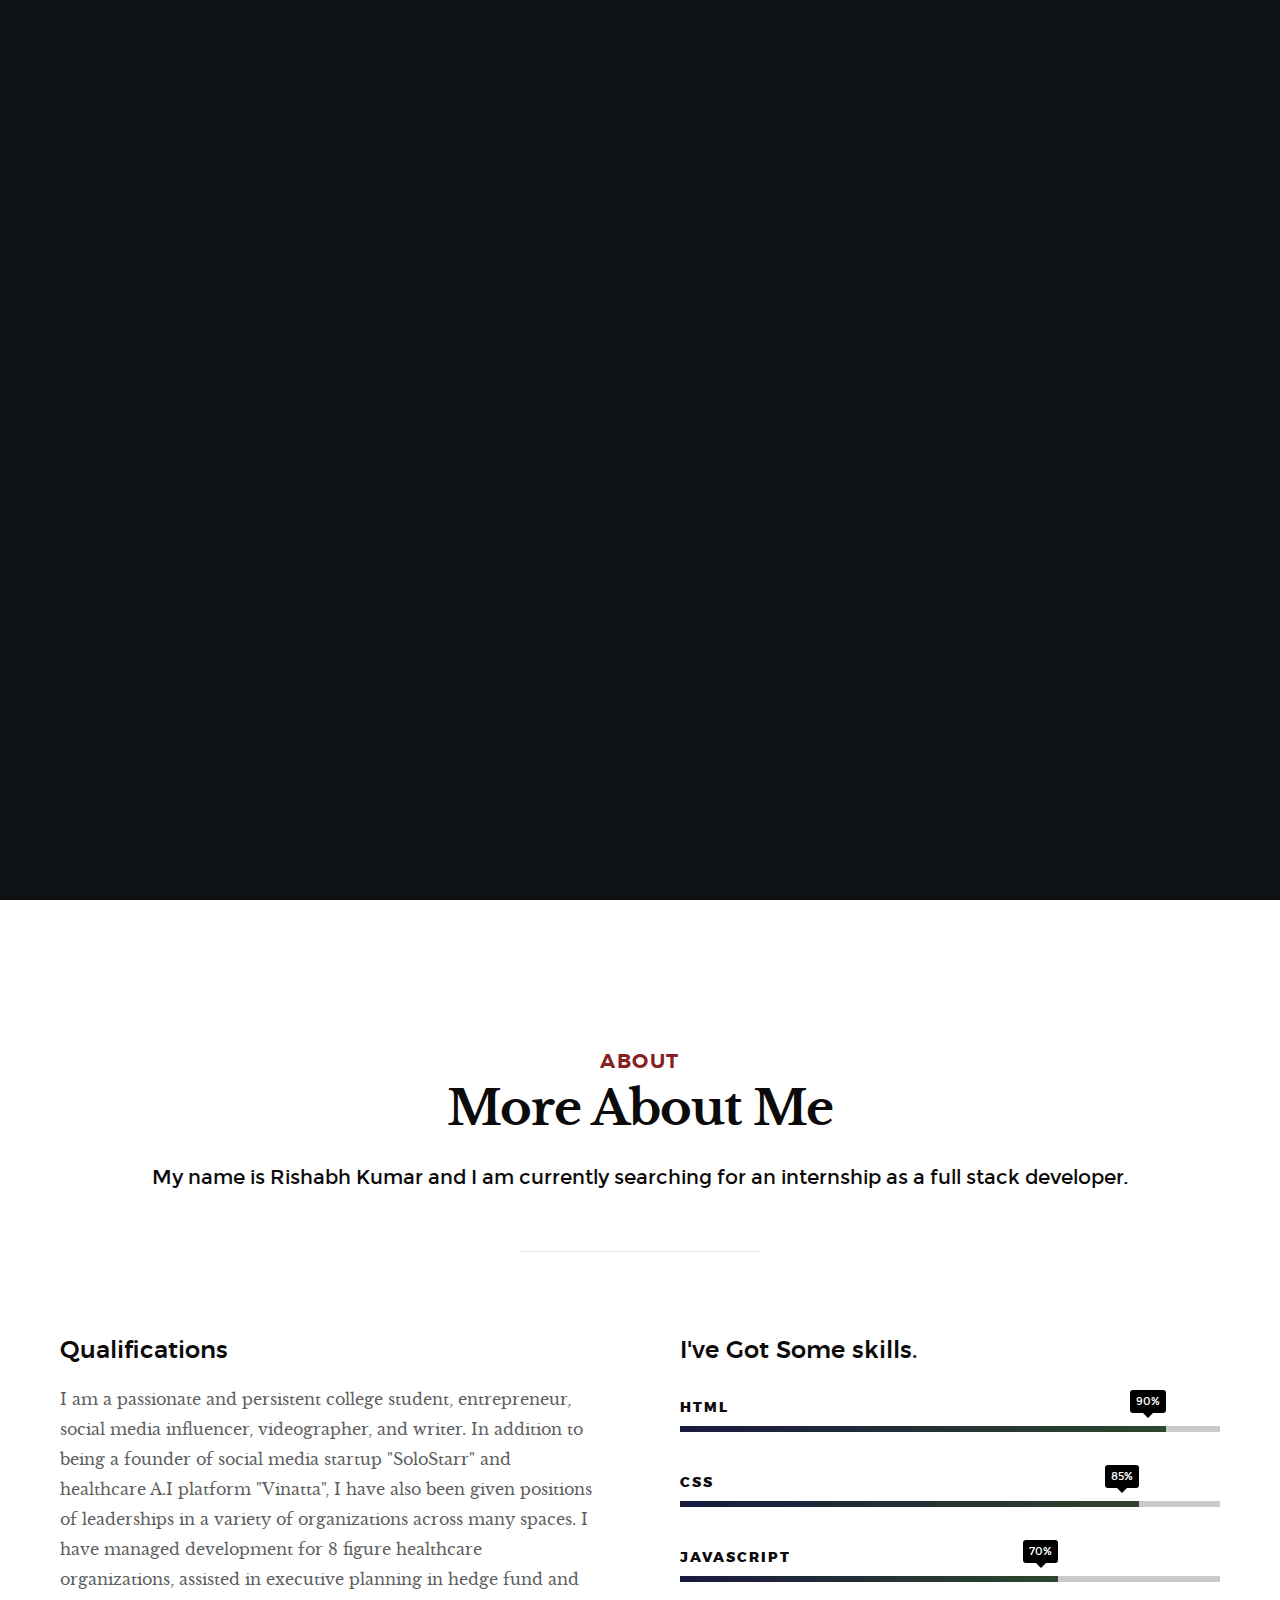
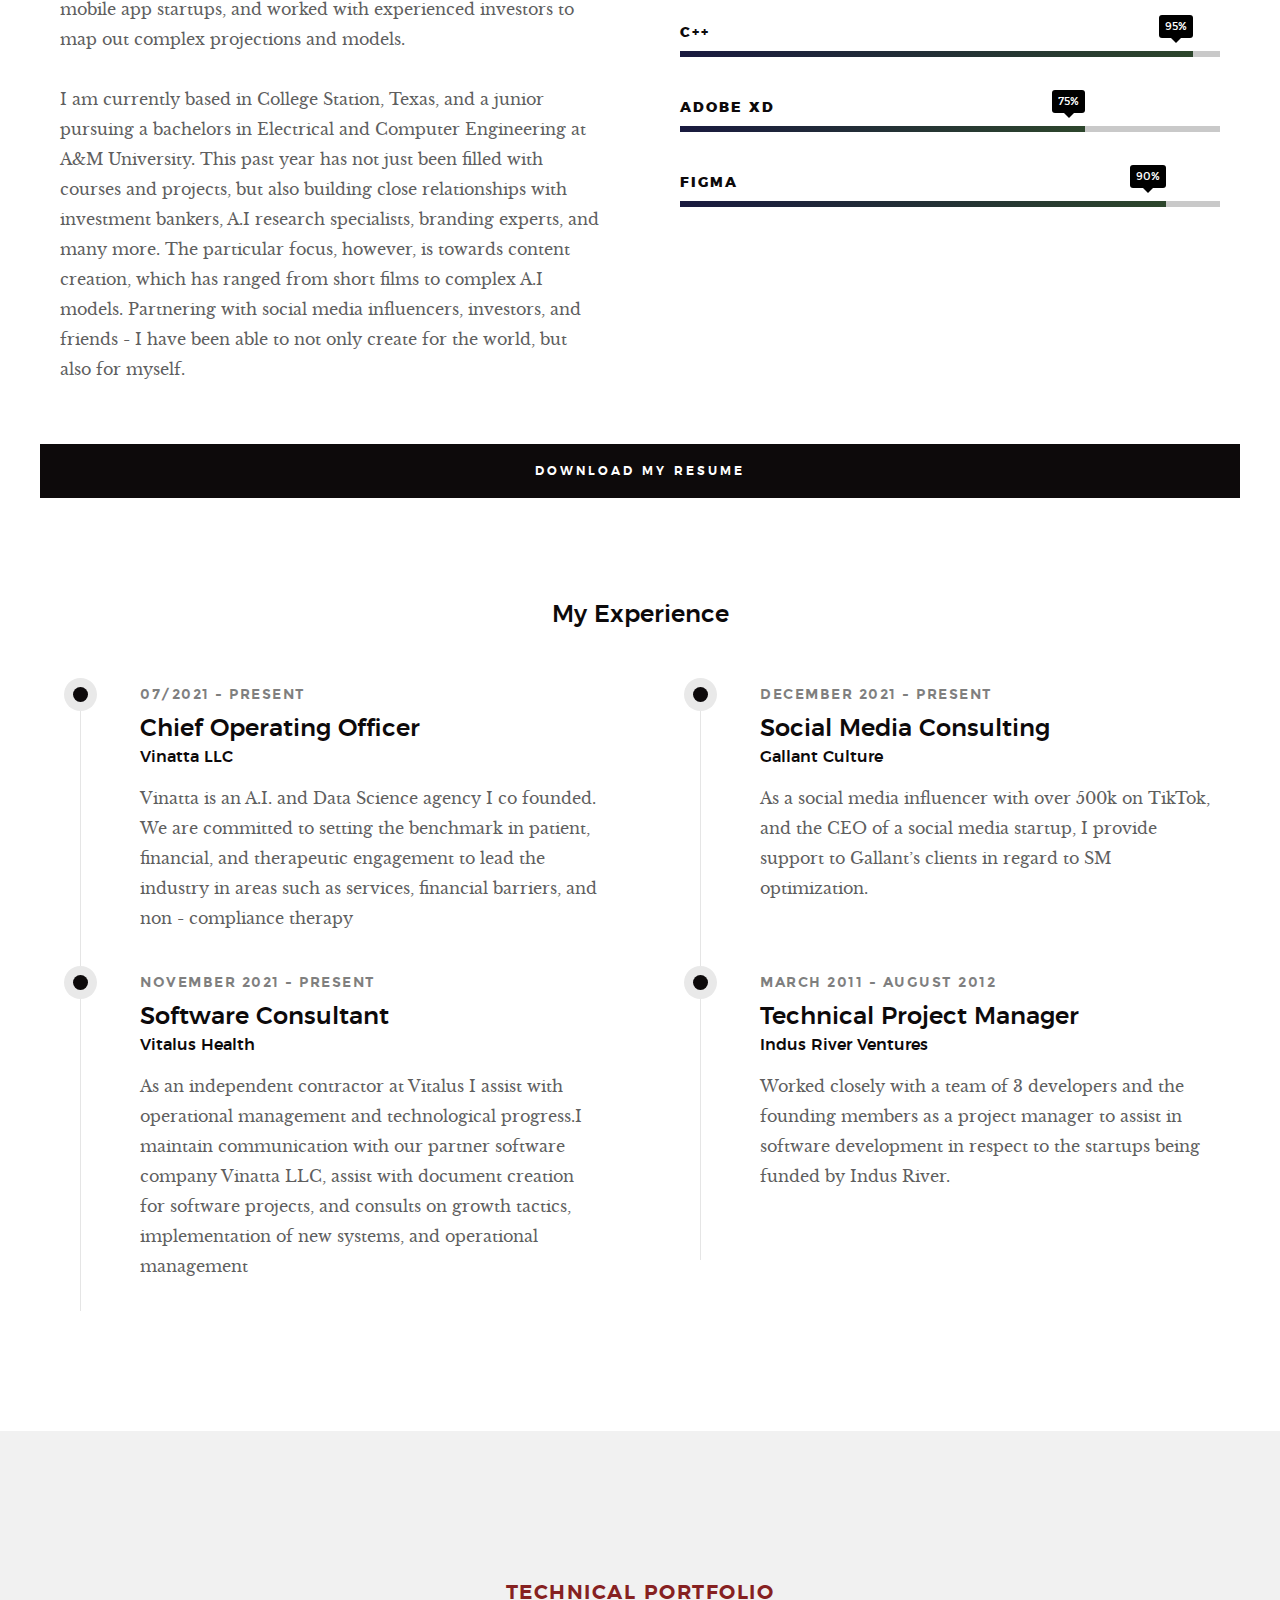
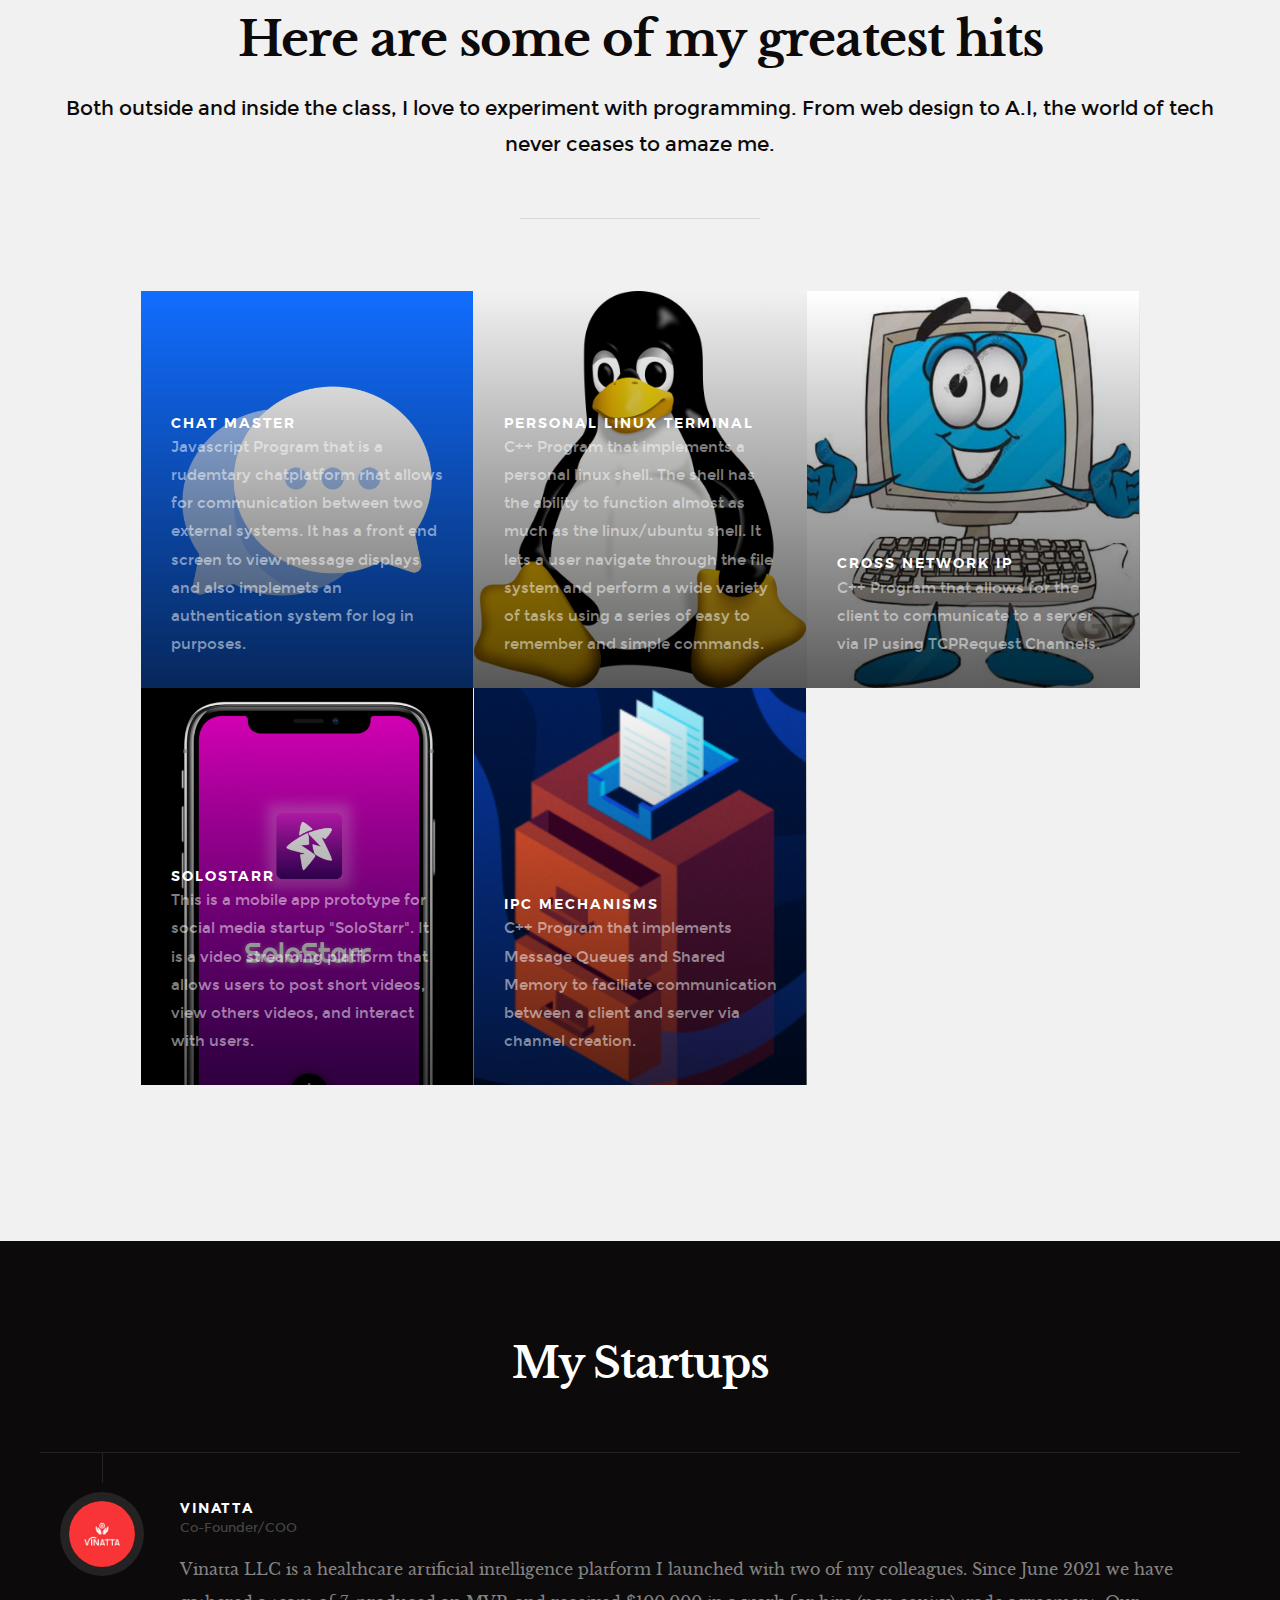
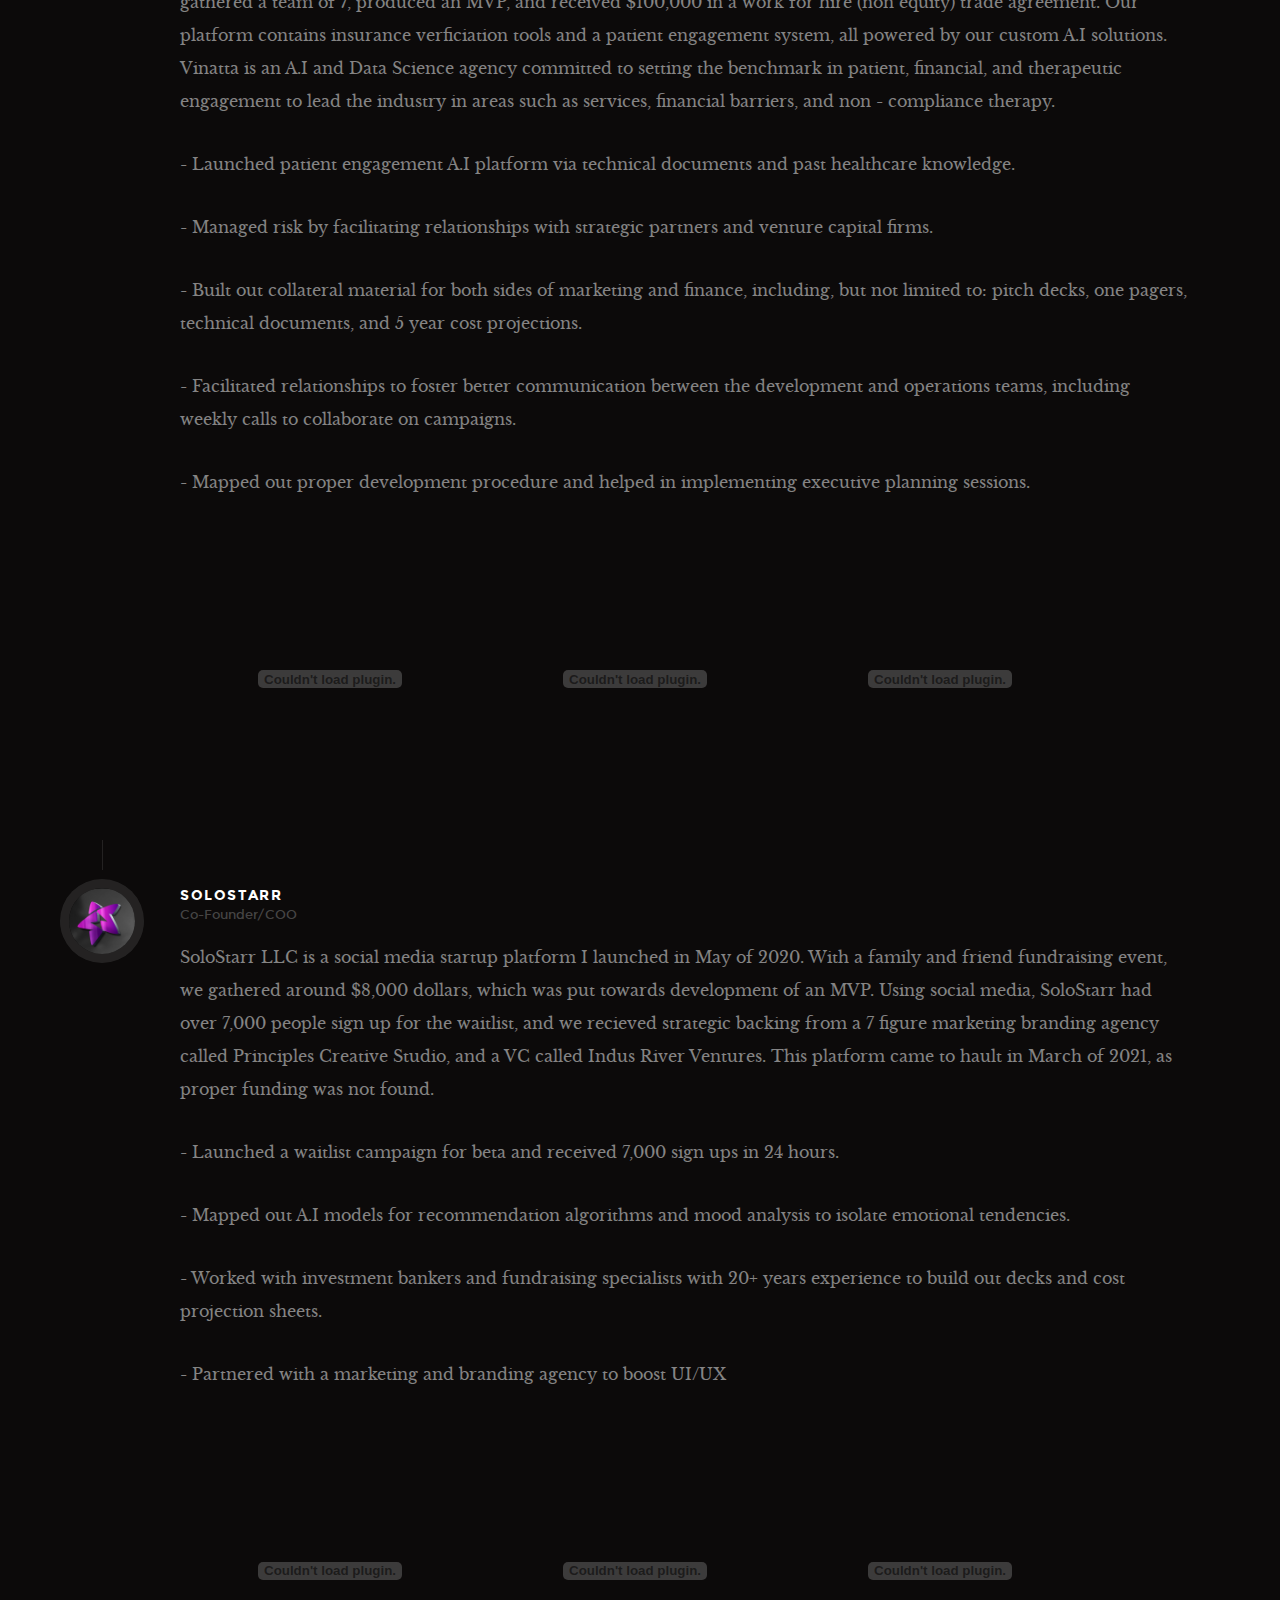
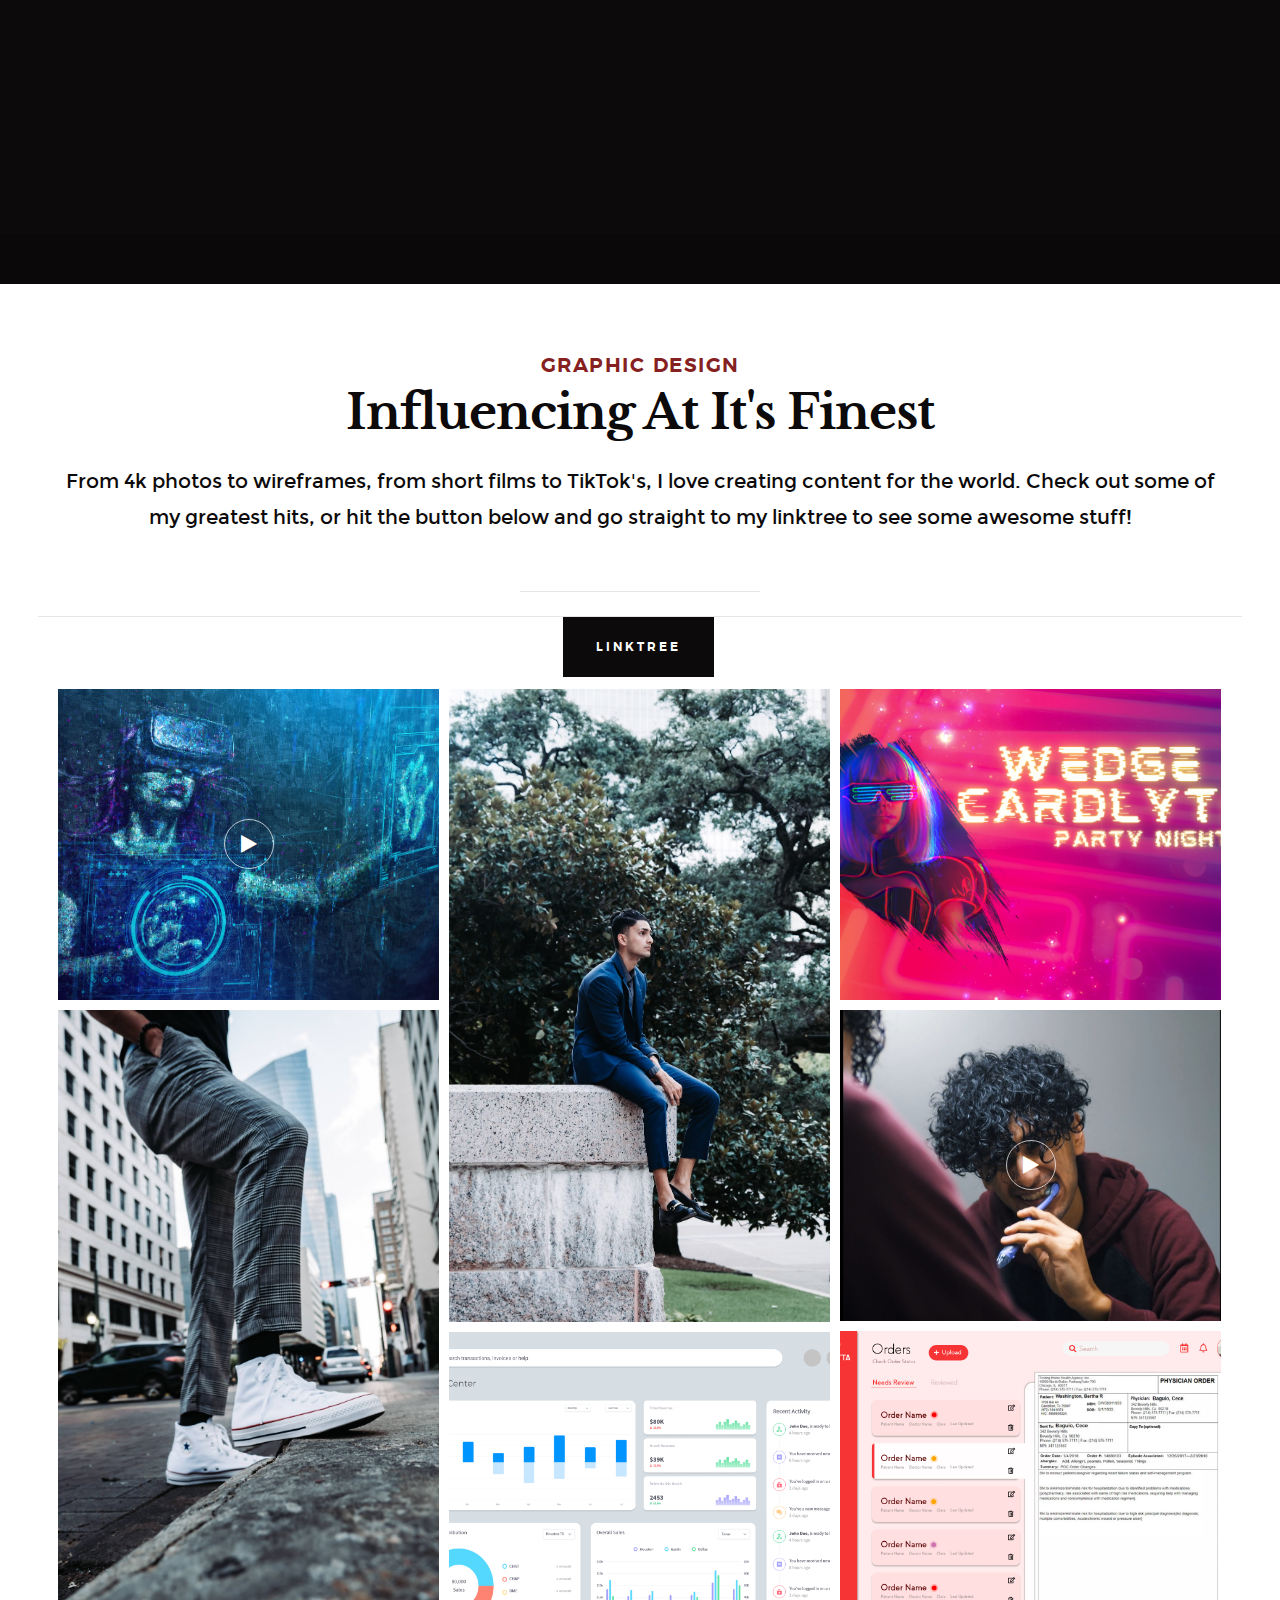
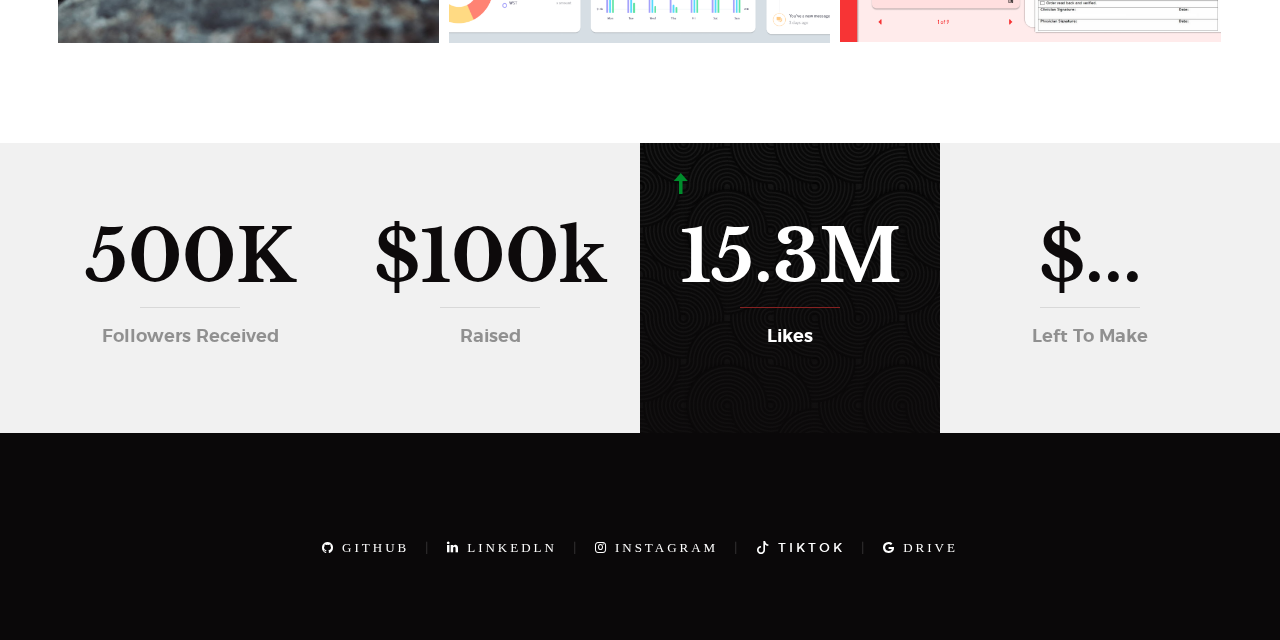
==== index.html @ 94f84e60 "This is the first commit of my resume website" ====
<!DOCTYPE html>
<html class="no-js" lang="en">
<!--<![endif]-->

<head>

    <!--- basic page needs
    ================================================== -->
    <meta charset="utf-8">
    <title>Rishabh Kumar</title>
    <meta name="description" content="">
    <meta name="author" content="">

    <!-- mobile specific metas
    ================================================== -->
    <meta name="viewport" content="width=device-width, initial-scale=1">

    <!-- CSS
    ================================================== -->
    <link rel="stylesheet" href="css/base.css">
    <link rel="stylesheet" href="css/vendor.css">
    <link rel="stylesheet" href="css/main.css">
    <link rel="stylesheet" href="https://cdnjs.cloudflare.com/ajax/libs/font-awesome/4.7.0/css/font-awesome.min.css">
    <link rel="stylesheet" href="https://cdn.jsdelivr.net/npm/bootstrap-icons@1.7.2/font/bootstrap-icons.css">
    
    <!-- script
    ================================================== -->
    <script src="js/modernizr.js"></script>
    <script src="js/pace.min.js"></script>

    <!-- favicons
    ================================================== -->
    <link rel="shortcut icon" href="favico (1).png">
    <link rel="icon" href="favico (1).png">

</head>

<body id="top">

    <!-- header
    ================================================== -->
    <header class="s-header">
        <nav class="header-nav-wrap">
            <ul class="header-nav">
                <li class="current"><a class="smoothscroll"  href="#home" title="home">Home</a></li>
                <li><a class="smoothscroll"  href="#about" title="about">About</a></li>
                <li><a class="smoothscroll"  href="#works" title="works">Works</a></li>
                <li><a class="smoothscroll"  href="#startups" title="startups">Start Ups</a></li>
                <li><a class="smoothscroll"  href="#blog" title="blog">Design</a></li>
            </ul>
        </nav>

        <a class="header-menu-toggle" href="#0"><span>Menu</span></a>

    </header> <!-- end s-header -->


   <!-- home
   ================================================== -->
   <section id="home" class="s-home page-hero target-section" data-parallax="scroll" data-image-src="images/SOLO-24-Original.jpg" data-natural-width=3000 data-natural-height=2000 data-position-y=center>

        <div class="overlay"></div>
        <div class="shadow-overlay"></div>

        <div class="home-content">

            <div class="row home-content__main">

                <h3>Hello There</h3>

                <h1>
                    My name is Richie Kumar. </h1>
                <h1>
                    I am an Programmer, Influencer, and Entrepreneur<br>
                    
                </h1>

                <div class="home-content__buttons">
                    <a href="#works" class="smoothscroll btn btn--stroke">
                        Latest Projects
                    </a>
                    <a href="#about" class="smoothscroll btn btn--stroke">
                        More About Me
                    </a>
                </div>

                <div class="home-content__scroll">
                    <a href="#about" class="scroll-link smoothscroll">
                        <span>Scroll Down</span>
                    </a>
                </div>

            </div>

        </div> <!-- end home-content -->

        <ul class="home-social">
            <li><a href="https://github.com/SoloBoyy" class = "fa fa-github" aria-hidden="true"></i><span>Github</span></a>
            </li>
                       
            </a></li>
            <li><a href="https://www.linkedin.com/in/rishabh-kumar-653ab414b/"
                class="fa fa-linkedin" aria-hidden="true"></i><span>Linkedln</span></a>
            </li>
               
            </a></li>
            <li><a href="https://www.instagram.com/richie_kumar/"
                class = "fa fa-instagram" aria-hidden="true"></i><span>Instagram</span></a>
            </li>
               
            </a></li>
            <li><a href="https://www.tiktok.com/@solo.boyy"
                class ="bi bi-tiktok" aria-hidden="true"></i><span>TikTok</span></a>
            </li>
                
            </a></li>
            <li><a href="https://drive.google.com/drive/folders/1GqNBdp0ETgYC3lXJeWvv4g_Drmcp14Bt?usp=sharing"
                class = "fa fa-google" aria-hidden="true"></i><span>Drive</span></a>
            </li>
        </ul> 
        <!-- end home-social -->

    </section> <!-- end s-home -->


    <!-- about
    ================================================== -->
    <section id="about" class="s-about target-section">
        
        <div class="row narrow section-intro has-bottom-sep">
            <div class="col-full text-center">
                <h3>About</h3>
                <h1>More About Me</h1>
                <p class="lead">My name is Rishabh Kumar and I am currently searching 
                    for an internship as a full stack developer.</p>
            </div>
        </div>

        <div class="row about-content">

            <div class="col-six tab-full left">
                <h3>Qualifications</h3>

                <p>I am a passionate and persistent college student, entrepreneur, social media influencer, videographer, and writer. In addition to being a founder of social media startup "SoloStarr" and healthcare A.I platform "Vinatta", I have also been given positions of leaderships in a variety of organizations across many spaces. I have managed development for 8 figure healthcare organizations, assisted in executive planning in hedge fund and mobile app startups, and worked with experienced investors to map out complex projections and models. 
                </p>

                <p>
                    I am currently based in College Station, Texas, and a junior pursuing a bachelors in Electrical and Computer Engineering at A&M University. This past year has not just been filled with courses and projects, but also building close relationships with investment bankers, A.I research specialists, branding experts, and many more. The particular focus, however, is towards content creation, which has ranged from short films to complex A.I models. Partnering with social media influencers, investors, and friends - I have been able to not only create for the world, but also for myself.	
                </p>
            </div>

            <div class="col-six tab-full right">
                <h3>I've Got Some skills.</h3>

                <ul class="skill-bars">
                    <li>
                    <div class="progress percent90"><span>90%</span></div>
                    <strong>HTML</strong>
                    </li>
                    <li>
                    <div class="progress percent85"><span>85%</span></div>
                    <strong>CSS</strong>
                    </li>
                    <li>
                    <div class="progress percent70"><span>70%</span></div>
                    <strong>Javascript</strong>
                    </li>
                    <li>
                    <div class="progress percent95"><span>95%</span></div>
                    <strong>C++</strong>
                    </li>
                    <li>
                    <div class="progress percent75"><span>75%</span></div>
                    <strong>ADOBE XD</strong>
                    </li>   
                    <li>
                    <div class="progress percent90"><span>90%</span></div>
                    <strong>FIGMA</strong>
                    </li>   
                </ul>
            </div>

        </div> <!-- end about-content -->

        <div class="row about-content about-content--buttons">

            <a href="https://documentcloud.adobe.com/link/review?uri=urn:aaid:scds:US:6ac68820-8bcd-3fd3-8c4a-9e2ffb68e407" class="btn btn--primary full-width">Download My Resume</a>

        </div> <!-- end about-content buttons -->

        <div class="row about-content about-content--timeline">

            <div class="col-full text-center">
                <h3>My Experience</h3>
            </div>

            <div class="col-six tab-full left">
                <div class="timeline">

                    <div class="timeline__block">
                        <div class="timeline__bullet"></div>
                        <div class="timeline__header">
                            <p class="timeline__timeframe">07/2021 - Present</p>
                            <h3>Chief Operating Officer</h3>
                            <h5>Vinatta LLC</h5>
                        </div>
                        <div class="timeline__desc">
                            <p>Vinatta is an A.I. and Data Science agency I co founded. We are committed to setting the benchmark
                                in patient, financial, and therapeutic engagement to lead the industry in areas
                                such as services, financial barriers, and non - compliance therapy </div>
                    </div> <!-- end timeline__block -->

                    <div class="timeline__block">
                        <div class="timeline__bullet"></div>
                        <div class="timeline__header">
                            <p class="timeline__timeframe">November 2021 - Present</p>
                            <h3>Software Consultant</h3>
                            <h5>Vitalus Health</h5>
                        </div>
                        <div class="timeline__desc">	
                            <p>As an independent contractor at Vitalus I assist with
                                operational management and technological
                                progress.I maintain communication with our partner software company 
                                Vinatta LLC, assist with document creation for software projects, 
                                and consults on growth tactics, implementation of new systems, 
                                and operational management</div>
                    </div> <!-- end timeline__block -->

                </div> <!-- end timeline -->
            </div> <!-- end left -->

            <div class="col-six tab-full right">
                <div class="timeline">

                    <div class="timeline__block">
                        <div class="timeline__bullet"></div>
                        <div class="timeline__header">
                            <p class="timeline__timeframe">December 2021 - Present</p>
                            <h3>Social Media Consulting</h3>
                            <h5>Gallant Culture</h5>
                        </div>
                        <div class="timeline__desc">
                            <p>As a social media influencer with over 500k on
                                TikTok, and the CEO of a social media startup, I
                                provide support to Gallant’s clients in regard to SM
                                optimization.</div>
                    </div> <!-- end timeline__block -->

                    <div class="timeline__block">
                        <div class="timeline__bullet"></div>
                        <div class="timeline__header">
                            <p class="timeline__timeframe">March 2011 - August 2012</p>
                            <h3>Technical Project Manager</h3>
                            <h5>Indus River Ventures</h5>
                        </div>
                        <div class="timeline__desc">
                            <p>Worked closely with a team of 3 developers and the founding members as a
                                project manager to assist in software development in respect to the startups
                                being funded by Indus River.</p>
                        </div>
                    </div> <!-- end timeline__block -->

                </div> <!-- end timeline -->
            </div> <!-- end right -->

        </div> <!-- end about-content timeline -->

    </section> <!-- end about -->
    
    <section id="works" class="s-works target-section">

        <div class="row narrow section-intro has-bottom-sep">
            <div class="col-full">
                <h3>Technical Portfolio</h3>
                <h1>Here are some of my greatest hits</h1>

                <p class="lead"> Both outside and inside the class, I love to experiment with programming. From web design to A.I, the world of tech never ceases to amaze me. </div>
        </div>

        <div class="row masonry-wrap">
            <div class="masonry">

                <div class="masonry__brick">
                    <div class="item-folio">

                        <div class="item-folio__thumb">
                            <img src="images/portfolio/gallery/Chat.png" 
                            srcset="images/portfolio/gallery/Chat.png 1x, images/portfolio/gallery/Chat.png 2x" alt="">
                            <span class="shadow-overlay"></span>
                            </a>
                        </div>

                        <div class="item-folio__text">
                            <h3 class="item-folio__title">
                                Chat Master
                            </h3>
                            <p class="item-folio__cat">
                                Javascript Program that is a rudemtary chatplatform rhat allows for communication between two external systems. It has a front end screen to view message displays and also implemets an authentication system for log in purposes.
                            </p>
                        </div>

                        <a href="https://github.com/SoloBoyy/Chat-Master" class="item-folio__project-link" title="Project link">
                            <i class="im im-link"></i>
                        </a>

                    </div> <!-- end item-folio -->
                </div> <!-- end masonry__brick -->

                <div class="masonry__brick">
                    <div class="item-folio">

                        <div class="item-folio__thumb">
                       <img src="images/portfolio/gallery/Linux.png" 
                                     srcset="images/portfolio/gallery/Linux.png 1x, images/portfolio/gallery/Linux.png 2x" alt="">
                                <span class="shadow-overlay"></span>
                            </a>
                        </div>

                        <div class="item-folio__text">
                            <h3 class="item-folio__title">
                                Personal Linux Terminal
                            </h3>
                            <p class="item-folio__cat">
                                C++ Program that implements a personal linux shell. The shell has the ability to function almost as much as the linux/ubuntu shell. It lets a user navigate through the file system and perform a wide variety of tasks using a series of easy to remember and simple commands.
                            </p>
                        </div>

                        <a href="https://github.com/SoloBoyy/Personal-Linux-Shell" class="item-folio__project-link" title="Project link">
                            <i class="im im-link"></i>
                        </a>

                    </div> <!-- end item-folio -->
                </div> <!-- end masonry__brick -->

                <div class="masonry__brick">
                    <div class="item-folio">

                        <div class="item-folio__thumb">
                            <img src="images/portfolio/gallery/network2.png" 
                                     srcset="images/portfolio/gallery/network2.png 1x, images/portfolio/gallery/network2.png" alt="">
                                <span class="shadow-overlay"></span>
                            </a>
                        </div>

                        <div class="item-folio__text">
                            <h3 class="item-folio__title">
                                Cross Network IP
                            </h3>
                            <p class="item-folio__cat">
                                C++ Program that allows for the client to communicate to a server via IP using TCPRequest Channels. 
                            </p>
                        </div>

                        <a href="https://github.com/SoloBoyy/Cross-Network-Communication" class="item-folio__project-link" title="Project link">
                            <i class="im im-link"></i>
                        </a>

                    </div> <!-- end item-folio -->
                </div> <!-- end masonry__brick -->

                <div class="masonry__brick">
                    <div class="item-folio">

                        <div class="item-folio__thumb">
                           <img src="images/portfolio/Solo.png"
                                     srcset="images/portfolio/Solo.png 1x, images/portfolio/Solo.png 2x" alt="">
                                <span class="shadow-overlay"></span>
                            </a>
                        </div>

                        <div class="item-folio__text">
                            <h3 class="item-folio__title">
                                SoloStarr
                            </h3>
                            <p class="item-folio__cat">
                                This is a mobile app prototype for social media startup "SoloStarr". It is a video streaming platform that allows users to post short videos, view others videos, and interact with users.
                            </p>
                        </div>

                        <a href="https://github.com/SoloBoyy/SoloStarr-Protype" class="item-folio__project-link" title="Project link">
                            <i class="im im-link"></i>
                        </a>

                    </div> <!-- end item-folio -->
                </div> <!-- end masonry__brick -->

                <div class="masonry__brick">
                    <div class="item-folio">

                        <div class="item-folio__thumb">
                           <img src="images/portfolio/ipc.png"
                                     srcset="images/portfolio/ipc.png 1x, images/portfolio/ipc.png 2x" alt="">
                                <span class="shadow-overlay"></span>
                            </a>
                        </div>

                        <div class="item-folio__text">
                            <h3 class="item-folio__title">
                                IPC Mechanisms
                            </h3>
                            <p class="item-folio__cat">
                                C++ Program that implements Message Queues and Shared Memory to faciliate communication between a client and server via channel creation.
                            </p>
                        </div>

                        <a href="https://github.com/SoloBoyy/IPC-Mechanisms" class="item-folio__project-link" title="Project link">
                            <i class="im im-link"></i>
                        </a>

                    </div> <!-- end item-folio -->
                </div> <!-- end masonry__brick -->

            </div>
        </div> <!-- end masonry -->

    </section> <!-- end works -->



    <!-- testimonials
    ================================================== -->
    <section id = "startups">
    <div class="s-testimonials">

        <div class="overlay"></div>

        <div class="row testimonials-header">
            <div class="col-full">
                <h1 class="h02">My Startups</h1>
            </div>
        </div>

        <div class="row testimonials">

            <div class="col-full testimonials__slider">

                <div class="testimonials__slide">
                    <img src="images/avatars/vinatta.png" alt="Author image" class="testimonials__avatar">
                    <div class="testimonials__author h06">
                        Vinatta
                        <span>Co-Founder/COO</span>
                    </div>
                   
                    <p> Vinatta LLC is a healthcare artificial intelligence platform I launched with two of my 
                        colleagues. Since June 2021 we have gathered a team of 7, produced an MVP, and received
                        $100,000 in a work for hire (non equity) trade agreement. Our platform contains insurance
                        verficiation tools and a patient engagement system, all powered by our custom A.I solutions.

                        Vinatta is an A.I and Data Science agency committed to setting the benchmark in patient, financial, and therapeutic engagement 
                        to lead the industry in areas such as services, financial barriers, and non - compliance therapy. 
                    </p>
                        
                    <p>
                        - Launched patient engagement A.I platform via technical documents and past healthcare knowledge.
                    
                    </p>

                    <p>
                        - Managed risk by facilitating relationships with strategic partners and venture capital firms.
                       
                    </p>

                    <p>
                        - Built out collateral material for both sides of marketing and finance, including, but not limited to: pitch decks, one pagers, technical documents, and 5 year cost projections.
                        
                    </p>
                    
                    <p>
                        - Facilitated relationships to foster better communication between the development and operations teams, including weekly calls to collaborate on campaigns.
                        
                    </p>
                    <p>

                        - Mapped out proper development procedure and helped in implementing executive planning sessions.
                    </p>
                    
                    <embed src="pdf/Vinatta_Pitch_Deck_v2 (1).pdf" width="300px" height="300px" />
                    <embed src="pdf/Vinatta Executive Summary (2).pdf" width="300px" height="300px" />
                    <embed src="pdf/Vinatta Development Document.pdf" width="300px" height="300px" />
                </div>

                <div class="testimonials__slide">
                    <img src="images/avatars/starr.png" alt="Author image" class="testimonials__avatar">
                    <div class="testimonials__author h06">
                        SoloStarr
                        <span>Co-Founder/COO</span>
                    </div>
                    <p>SoloStarr LLC is a social media startup platform I launched in May of 2020. With a family and friend
                        fundraising event, we gathered around $8,000 dollars, which was put towards development of an MVP. 
                        Using social media, SoloStarr had over 7,000 people sign up for the waitlist, and we recieved strategic
                        backing from a 7 figure marketing branding agency called Principles Creative Studio, and a VC called Indus
                        River Ventures. This platform came to hault in March of 2021, as proper funding was not found.
                    </p>

                    <p>
                        - Launched a waitlist campaign for beta and received 7,000 sign ups in 24 hours.
                   
                    </p>

                    <p>
                        - Mapped out A.I models for recommendation algorithms and mood analysis to isolate emotional tendencies.
                    
                    </p>

                    <p>
                        - Worked with investment bankers and fundraising specialists with 20+ years experience to build out decks and cost projection sheets.
                   
                    </p>
                    
                    <p>
                        - Partnered with a marketing and branding agency to boost UI/UX
                     
                    </p>

                                    
                    <embed src="pdf/SoloStarr Finance Deck (1).pdf" width="300px" height="300px" />
                    <embed src="pdf/SoloStarr Business Model (1).pdf" width="300px" height="300px" />
                    <embed src="pdf/SoloStarr Financial Model (2) (1)-converted.pdf" width="300px" height="300px" />
                </div>
                
            </div> <!-- end testimonials__slider -->

        </div> <!-- end testimonials -->

    </div> <!-- end s-testimonials -->
</section>

    <!-- blog
    ================================================== -->
    
 

    <!-- s-cta
    ================================================== -->
    <section id = "blog">
    <section class="s-cta">
        <div class="row narrow section-intro has-bottom-sep">
            <div class="col-full">
                <h3>Graphic Design</h3>
                <h1>Influencing At It's Finest</h1>

                <p class="lead">  From 4k photos to wireframes, from short films to TikTok's, I love creating content
                    for the world. Check out some of my greatest hits, or hit the button below and go straight
                    to my linktree to see some awesome stuff!
                  </div>
        </div>

        <div class="row narrow cta">

            <div class="col-full cta__content">

                <div class="cta__action">
                    <a class="btn btn--primary btn--large" href="https://linktr.ee/Solo.boyy">Linktree</a>
                </div>
                <div class="work__gallery">
                    <div class="grid-sizer"></div>
                    <div class="work__item wide__item set-bg" data-setbg="images/work/work-1.jpg">
                        <a href="https://www.youtube.com/watch?v=LXb3EKWsInQ" class="play-btn video-popup"><i
                                class="fa fa-play"></i></a>
                        <div class="work__item__hover">
                            <h4> <a href="https://www.youtube.com/watch?v=LXb3EKWsInQ">Repeat</a></h4>
                            <ul>
                                <li>Short Film</li>
                                
                            </ul>
                        </div>
                    </div>
                    <div class="work__item large__item set-bg" data-setbg="images/work/work-2.jpg" href="https://flic.kr/p/2n3hVv5">
                        <a href="https://flic.kr/p/2n3hVv5" ><i
                               ></i></a>
                               <div class="work__item__hover">
                                <h4 href="https://flic.kr/p/2n3hVv5">Photoshoot </a></h4>
                                <ul>
                                    <li>Panasonic</li>
                                    <li>GH5</li>
                                </ul>
                            </div>
                    </div>
                    <div class="work__item wide__item set-bg" data-setbg="images/work/work-3.png">
                        <a href="https://drive.google.com/drive/folders/1tZVI6zoI1u8KZJIFYyKW1Cqjt1k5iQfE?usp=sharing" ><i
                                ></i></a>
                        <div class="work__item__hover">
                            <h4> <a href="https://drive.google.com/drive/folders/1tZVI6zoI1u8KZJIFYyKW1Cqjt1k5iQfE?usp=sharing" >Insta Ad Design</a></h4>
                            <ul>
                                <li>Wedge LLC</li>
                                <li>Contracted</li>
                            </ul>
                        </div>
                    </div>
                    <div class="work__item large__item set-bg" data-setbg="images/work/work-6.jpg">
                        <a href="https://flic.kr/p/2n3hVsj"><i
                                ></i></a>
                        <div class="work__item__hover">
                            <h4> <a href="https://flic.kr/p/2n3hVsj"> Photoshoot </a></h4>
                                <ul>
                                    <li>Panasonic</li>
                                    <li>GH5</li>
                                </ul>
                        </div>
                    </div>
                    <div class="work__item wide__item set-bg" data-setbg="images/work/work-5.jpg">
                        <a href="https://www.instagram.com/reel/CL2edzxB9uE/?utm_source=ig_web_copy_link" class="play-btn video-popup"><i
                                class="fa fa-play"></i></a>
                        <div class="work__item__hover">
                            <h4> <a href="https://www.instagram.com/reel/CL2edzxB9uE/?utm_source=ig_web_copy_link">Covid - Day In The Life </a></h4>
                                <ul>
                                    <li>Instagram</li>
                                    <li>Reels</li>
                                </ul>
                        </div>
                    </div>
                    <div class="work__item wide__item set-bg" data-setbg="images/work/work-4.png">
                        <a href="https://drive.google.com/drive/folders/1RI7_0X2epG43CO0YXeaBT9zmEwGGdf3O?usp=sharing" ><i
                                ></i></a>
                        <div class="work__item__hover">
                            <h4>  <a href="https://drive.google.com/drive/folders/1RI7_0X2epG43CO0YXeaBT9zmEwGGdf3O?usp=sharing" >Vinatta</a></h4>
                                <ul>
                                    <li>Wireframe</li>
                                    <li>Web app</li>
                                </ul>
                        </div>
                    </div>
                    <div class="work__item wide__item set-bg" data-setbg="images/work/work-7.png">
                        <a href="https://drive.google.com/drive/folders/12UaHUTGtiE9vguQ8ZMkOqweCFbScAtYC?usp=sharing" ><i
                                ></i></a>
                        <div class="work__item__hover">
                            <h4><a href="https://drive.google.com/drive/folders/12UaHUTGtiE9vguQ8ZMkOqweCFbScAtYC?usp=sharing" >Indus River</a></h4>
                            <ul>
                                <li>Wireframe</li>
                                <li>Web app</li>
                            </ul>
                        </div>
                    </div>
                </div>
            

            </div>

        </div> <!-- end cta -->
        
    </section>
</section>


    <!-- s-stats
    ================================================== -->
    <section id="stats" class="s-stats">
        <div class="row block-1-4 block-tab-1-2 block-mob-full stats">

            <div class="col-block stats__col ">
                <div class="stats__count">
                    500K
                </div>
                <h4>Followers Received</h4>
            </div>
            <div class="col-block stats__col">
                <div class="stats__count">
                    $100k
                </div>
                <h4>Raised</h4>
            </div>
            <div class="col-block stats__col stats__col--highlight">
                <div class="stats__upsign">
                    <a href="#"><i class="im im-arrow-up" aria-hidden="true"></i></a>
                </div>
                <div class="stats__count">
                    15.3M
                </div>
                <h4>Likes</h4>
            </div>
            <div class="col-block stats__col">
                <div class="stats__count">
                    $...
                </div>
                <h4>Left To Make</h4>
            </div>
        </div>
    </section> <!-- end s-stats -->

    <!-- footer
    ================================================== -->
    <footer>
        <div class="row">
            <div class="col-full">
                

                <ul class="footer-social">
                    <li><a href="https://github.com/SoloBoyy" class = "fa fa-github" aria-hidden="true"></i><span>Github</span></a>
                    </li>
                               
                    </a></li>
                    <li><a href="https://www.linkedin.com/in/rishabh-kumar-653ab414b/"
                        class="fa fa-linkedin" aria-hidden="true"></i><span>Linkedln</span></a>
                    </li>
                       
                    </a></li>
                    <li><a href="https://www.instagram.com/richie_kumar/"
                        class = "fa fa-instagram" aria-hidden="true"></i><span>Instagram</span></a>
                    </li>
                       
                    </a></li>
                    <li><a href="https://www.tiktok.com/@solo.boyy"
                        class ="bi bi-tiktok" aria-hidden="true"></i><span>TikTok</span></a>
                    </li>
                        
                    </a></li>
                    <li><a href="https://drive.google.com/drive/folders/1GqNBdp0ETgYC3lXJeWvv4g_Drmcp14Bt?usp=sharing"
                        class = "fa fa-google" aria-hidden="true"></i><span>Drive</span></a>
                    </li>
                </ul>
                    
            </div>
        </div>


            

        </div> <!-- end footer-bottom -->

    </footer> <!-- end footer -->



    <div id="preloader">
        <div id="loader"></div>
    </div>


    <!-- Java Script
    ================================================== -->
    <script src="js/jquery-3.2.1.min.js"></script>
    <script src="js/plugins.js"></script>
    <script src="js/main.js"></script>
    <script src="js/stuff.js"></script>

</body>

</html>
---- css/base.css ----
@import url('https://fonts.googleapis.com/css?family=Source+Code+Pro');

#parent {
    height: 40px;
    white-space: nowrap;
    overflow: hidden; 
    font-family: 'Source Code Pro', monospace;  
    font-size: 28px;
    color: rgba(255,255,255,.70);
    position: relative;
  }
  
  #border {
    border-bottom: solid 3px rgba(0,255,0,.75);
    position: absolute;
    right: -7px;
    width: 20px;
  }
  
/* Animation */
#parent {
  animation: animated-text 2s steps(30,end) 1s 1 normal both
}

#border {
   animation: animated-cursor 600ms steps(30,end) infinite;
}

/* text animation */

@keyframes animated-text{
  from{width: 0;}
  to{width: 480px;}
}

/* cursor animations */

@keyframes animated-cursor{
  from{border-bottom-color: rgba(0,255,0,.75);}
  to{border-bottom-color: transparent;}
}

html {
    font-family: sans-serif;
    line-height: 1.15;
    -ms-text-size-adjust: 100%;
    -webkit-text-size-adjust: 100%;
}

body {
    margin: 0;
}

article, aside, footer, header, nav, section {
    display: block;
}

h1 {
    font-size: 2em;
    margin: 0.67em 0;
}

figcaption, figure, main {
    display: block;
}

figure {
    margin: 1em 40px;
}

hr {
    box-sizing: content-box;
    height: 0;
    overflow: visible;
}

pre {
    font-family: monospace, monospace;
    font-size: 1em;
}

a {
    background-color: transparent;
    -webkit-text-decoration-skip: objects;
}

a:active, a:hover {
    outline-width: 0;
}

abbr[title] {
    border-bottom: none;
    text-decoration: underline;
    text-decoration: underline dotted;
}

b, strong {
    font-weight: inherit;
}

b, strong {
    font-weight: bolder;
}

code, kbd, samp {
    font-family: monospace, monospace;
    font-size: 1em;
}

dfn {
    font-style: italic;
}

mark {
    background-color: #ff0;
    color: #000;
}

small {
    font-size: 80%;
}

sub, sup {
    font-size: 75%;
    line-height: 0;
    position: relative;
    vertical-align: baseline;
}

sub {
    bottom: -0.25em;
}

sup {
    top: -0.5em;
}

audio, video {
    display: inline-block;
}

audio:not([controls]) {
    display: none;
    height: 0;
}

img {
    border-style: none;
}

svg:not(:root) {
    overflow: hidden;
}

button, input, optgroup, select, textarea {
    font-family: sans-serif;
    font-size: 100%;
    line-height: 1.15;
    margin: 0;
}

button, input {
    overflow: visible;
}

button, select {
    text-transform: none;
}

button, html [type="button"], [type="reset"], [type="submit"] {
    -webkit-appearance: button;
}

button::-moz-focus-inner, [type="button"]::-moz-focus-inner, [type="reset"]::-moz-focus-inner, [type="submit"]::-moz-focus-inner {
    border-style: none;
    padding: 0;
}

button:-moz-focusring, [type="button"]:-moz-focusring, [type="reset"]:-moz-focusring, [type="submit"]:-moz-focusring {
    outline: 1px dotted ButtonText;
}

fieldset {
    border: 1px solid #c0c0c0;
    margin: 0 2px;
    padding: 0.35em 0.625em 0.75em;
}

legend {
    box-sizing: border-box;
    color: inherit;
    display: table;
    max-width: 100%;
    padding: 0;
    white-space: normal;
}

progress {
    display: inline-block;
    vertical-align: baseline;
}

textarea {
    overflow: auto;
}

[type="checkbox"], [type="radio"] {
    box-sizing: border-box;
    padding: 0;
}

[type="number"]::-webkit-inner-spin-button, [type="number"]::-webkit-outer-spin-button {
    height: auto;
}

[type="search"] {
    -webkit-appearance: textfield;
    outline-offset: -2px;
}

[type="search"]::-webkit-search-cancel-button, [type="search"]::-webkit-search-decoration {
    -webkit-appearance: none;
}

::-webkit-file-upload-button {
    -webkit-appearance: button;
    font: inherit;
}

details, menu {
    display: block;
}

summary {
    display: list-item;
}

canvas {
    display: inline-block;
}

template {
    display: none;
}

[hidden] {
    display: none;
}


/* ===================================================================
 * # basic/base setup styles - (_basic.scss)
 *
 * ------------------------------------------------------------------- */

html {
    font-size: 62.5%;
    box-sizing: border-box;
}

*, *::before, *::after {
    box-sizing: inherit;
}

body {
    font-weight: normal;
    line-height: 1;
    word-wrap: break-word;
    text-rendering: optimizeLegibility;
    -webkit-overflow-scrolling: touch;
    -webkit-text-size-adjust: none;
}

body, input, button {
    -moz-osx-font-smoothing: grayscale;
    -webkit-font-smoothing: antialiased;
}


/* ------------------------------------------------------------------- 
 * ## Media - (_basic.scss)
 * ------------------------------------------------------------------- */

img, video {
    max-width: 100%;
    height: auto;
}


/* ------------------------------------------------------------------- 
 * ## Typography resets - (_basic.scss)
 * ------------------------------------------------------------------- */

div, dl, dt, dd, ul, ol, li, h1, h2, h3, h4, h5, h6, pre, form, p, blockquote, th, td {
    margin: 0;
    padding: 0;
}

h1, h2, h3, h4, h5, h6 {
    -webkit-font-smoothing: auto;
    -webkit-font-smoothing: antialiased;
    -webkit-font-variant-ligatures: common-ligatures;
    -moz-font-variant-ligatures: common-ligatures;
    font-variant-ligatures: common-ligatures;
    text-rendering: optimizeLegibility;
}

em, i {
    font-style: italic;
    line-height: inherit;
}

strong, b {
    font-weight: bold;
    line-height: inherit;
}

small {
    font-size: 60%;
    line-height: inherit;
}

ol, ul {
    list-style: none;
}

li {
    display: block;
}


/* ------------------------------------------------------------------- 
 * ## links - (_basic.scss)
 * ------------------------------------------------------------------- */

a {
    text-decoration: none;
    line-height: inherit;
}

a img {
    border: none;
}


/* ------------------------------------------------------------------- 
 * ## inputs - (_basic.scss)
 * ------------------------------------------------------------------- */

fieldset {
    margin: 0;
    padding: 0;
}

input[type="email"], 
input[type="number"], 
input[type="search"], 
input[type="text"], 
input[type="tel"], 
input[type="url"], 
input[type="password"], textarea {
    -webkit-appearance: none;
    -moz-appearance: none;
    -ms-appearance: none;
    -o-appearance: none;
    appearance: none;
}


/* ===================================================================
 * # grid - (_grid.scss)
 *
 * ------------------------------------------------------------------- */

.row {
    width: 94%;
    max-width: 1200px;
    margin: 0 auto;
}

.row:after {
    content: "";
    display: table;
    clear: both;
}

.row .row {
    width: auto;
    max-width: none;
    margin-left: -20px;
    margin-right: -20px;
}


/* column blocks
 * -------------------------------------- */

[class*="col-"] {
    float: left;
}

[class*="col-"] + [class*="col-"].end {
    float: right;
}

[class*="col-"] {
    padding: 0 20px;
}


/* column width classes 
 * -------------------------------------- */

.col-one {
    width: 8.33333%;
}

.col-two, .col-1-6 {
    width: 16.66667%;
}

.col-three, .col-1-4 {
    width: 25%;
}

.col-four, .col-1-3 {
    width: 33.33333%;
}

.col-five {
    width: 41.66667%;
}

.col-six, .col-1-2 {
    width: 50%;
}

.col-seven {
    width: 58.33333%;
}

.col-eight, .col-2-3 {
    width: 66.66667%;
}

.col-nine, .col-3-4 {
    width: 75%;
}

.col-ten, .col-5-6 {
    width: 83.33333%;
}

.col-eleven {
    width: 91.66667%;
}

.col-twelve, .col-full {
    width: 100%;
}


/* ------------------------------------------------------------------- 
 * ## medium size devices - (_grid.scss)
 * ------------------------------------------------------------------- */

@media only screen and (max-width: 1200px) {
    .row .row {
        margin-left: -15px;
        margin-right: -15px;
    }
    [class*="col-"] {
        padding: 0 15px;
    }
    .md-two, .md-1-6 {
        width: 16.66667%;
    }
    .md-one {
        width: 8.33333%;
    }
    .md-three, .md-1-4 {
        width: 25%;
    }
    .md-four, .md-1-3 {
        width: 33.33333%;
    }
    .md-five {
        width: 41.66667%;
    }
    .md-six, .md-1-2 {
        width: 50%;
    }
    .md-seven {
        width: 58.33333%;
    }
    .md-eight, .md-2-3 {
        width: 66.66667%;
    }
    .md-nine, .md-3-4 {
        width: 75%;
    }
    .md-ten, .md-5-6 {
        width: 83.33333%;
    }
    .md-eleven {
        width: 91.66667%;
    }
    .md-twelve, .md-full {
        width: 100%;
    }
}


/* ------------------------------------------------------------------- 
 * ## tablets - (_grid.scss)
 * ------------------------------------------------------------------- */

@media only screen and (max-width: 800px) {
    .row {
        width: 90%;
    }
    .tab-1-4 {
        width: 25%;
    }
    .tab-1-3 {
        width: 33.33333%;
    }
    .tab-1-2 {
        width: 50%;
    }
    .tab-2-3 {
        width: 66.66667%;
    }
    .tab-3-4 {
        width: 75%;
    }
    .tab-full {
        width: 100%;
    }
}


/* ------------------------------------------------------------------- 
 * ## mobile devices - (_grid.scss)
 * ------------------------------------------------------------------- */

@media only screen and (max-width: 600px) {
    .row {
        width: auto;
        padding-left: 25px;
        padding-right: 25px;
    }
    .row .row {
        margin-left: -10px;
        margin-right: -10px;
    }
    [class*="col-"] {
        padding: 0 10px;
    }
    .mob-1-4 {
        width: 25%;
    }
    .mob-1-3 {
        width: 33.33333%;
    }
    .mob-1-2 {
        width: 50%;
    }
    .mob-2-3 {
        width: 66.66667%;
    }
    .mob-3-4 {
        width: 75%;
    }
    .mob-full {
        width: 100%;
    }
}


/* ------------------------------------------------------------------- 
 * ## small mobile devices - (_grid.scss) 
 * ------------------------------------------------------------------- */


/* stack columns on small mobile devices
 * ------------------------------------------------------------------- */

@media only screen and (max-width: 400px) {
    .row .row {
        padding-left: 0;
        padding-right: 0;
        margin-left: 0;
        margin-right: 0;
    }
    [class*="col-"] {
        width: 100% !important;
        float: none !important;
        clear: both !important;
        margin-left: 0;
        margin-right: 0;
        padding: 0;
    }
    [class*="col-"] + [class*="col-"].end {
        float: none;
    }
}


/* ===================================================================
 * # block grids - (_grid.scss)
 * ------------------------------------------------------------------- */


/*   Equally-sized columns define at row level
 * ------------------------------------------------------------------- */

[class*="block-"]:after {
    content: "";
    display: table;
    clear: both;
}

.block-1-6 .col-block {
    width: 16.66667%;
}

.block-1-5 .col-block {
    width: 20%;
}

.block-1-4 .col-block {
    width: 25%;
}

.block-1-3 .col-block {
    width: 33.33333%;
}

.block-1-2 .col-block {
    width: 50%;
}


/**
 * Clearing for block grid columns. Allow columns with 
 * different heights to align properly.
 */

.block-1-6 .col-block:nth-child(6n+1), 
.block-1-5 .col-block:nth-child(5n+1), 
.block-1-4 .col-block:nth-child(4n+1), 
.block-1-3 .col-block:nth-child(3n+1), 
.block-1-2 .col-block:nth-child(2n+1) {
    clear: both;
}


/* ------------------------------------------------------------------- 
 * ## medium size devices - (_grid.scss)
 * ------------------------------------------------------------------- */

@media only screen and (max-width: 1200px) {
    .block-m-1-6 .col-block {
        width: 16.66667%;
    }
    .block-m-1-5 .col-block {
        width: 20%;
    }
    .block-m-1-4 .col-block {
        width: 25%;
    }
    .block-m-1-3 .col-block {
        width: 33.33333%;
    }
    .block-m-1-2 .col-block {
        width: 50%;
    }
    .block-m-full .col-block {
        width: 100%;
        clear: both;
    }
    [class*="block-m-"] .bgrid:nth-child(n) {
        clear: none;
    }
    .block-m-1-6 .col-block:nth-child(6n+1), 
    .block-m-1-5 .col-block:nth-child(5n+1), 
    .block-m-1-4 .col-block:nth-child(4n+1), 
    .block-m-1-3 .col-block:nth-child(3n+1), 
    .block-m-1-2 .col-block:nth-child(2n+1) {
        clear: both;
    }
}


/* ------------------------------------------------------------------- 
 * ## tablets - (_grid.scss)
 * ------------------------------------------------------------------- */

@media only screen and (max-width: 800px) {
    .block-tab-1-6 .col-block {
        width: 16.66667%;
    }
    .block-tab-1-5 .col-block {
        width: 20%;
    }
    .block-tab-1-4 .col-block {
        width: 25%;
    }
    .block-tab-1-3 .col-block {
        width: 33.33333%;
    }
    .block-tab-1-2 .col-block {
        width: 50%;
    }
    .block-tab-full .col-block {
        width: 100%;
        clear: both;
    }
    [class*="block-tab-"] .bgrid:nth-child(n) {
        clear: none;
    }
    .block-tab-1-6 .col-block:nth-child(6n+1), 
    .block-tab-1-6 .col-block:nth-child(5n+1), 
    .block-tab-1-4 .col-block:nth-child(4n+1), 
    .block-tab-1-3 .col-block:nth-child(3n+1), 
    .block-tab-1-2 .col-block:nth-child(2n+1) {
        clear: both;
    }
}


/* ------------------------------------------------------------------- 
 * ## mobile devices - (_grid.scss)
 * ------------------------------------------------------------------- */

@media only screen and (max-width: 600px) {
    .block-mob-1-6 .col-block {
        width: 16.66667%;
    }
    .block-mob-1-5 .col-block {
        width: 20%;
    }
    .block-mob-1-4 .col-block {
        width: 25%;
    }
    .block-mob-1-3 .col-block {
        width: 33.33333%;
    }
    .block-mob-1-2 .col-block {
        width: 50%;
    }
    .block-mob-full .col-block {
        width: 100%;
        clear: both;
    }
    [class*="block-mob-"] .bgrid:nth-child(n) {
        clear: none;
    }
    .block-mob-1-6 .col-block:nth-child(6n+1), 
    .block-mob-1-5 .col-block:nth-child(5n+1), 
    .block-mob-1-4 .col-block:nth-child(4n+1), 
    .block-mob-1-3 .col-block:nth-child(3n+1), 
    .block-mob-1-2 .col-block:nth-child(2n+1) {
        clear: both;
    }
}


/* ------------------------------------------------------------------- 
 * ## small mobile devices - (_grid.scss) 
 * ------------------------------------------------------------------- */


/* stack columns on small mobile devices
 * ------------------------------------------------------------------- */

@media only screen and (max-width: 400px) {
    .stack .col-block {
        width: 100% !important;
        float: none !important;
        clear: both !important;
        margin-left: 0;
        margin-right: 0;
    }
}


/* ===================================================================
 * # MISC  - (_grid.scss)
 *
 * ------------------------------------------------------------------- */

.group:after {
    content: "";
    display: table;
    clear: both;
}


/* Misc Helper Styles
 * -------------------------------------- */

.is-hidden {
    display: none;
}

.is-invisible {
    visibility: hidden;
}

.antialiased {
    -webkit-font-smoothing: antialiased;
    -moz-osx-font-smoothing: grayscale;
}

.overflow-hidden {
    overflow: hidden;
}

.remove-bottom {
    margin-bottom: 0;
}

.half-bottom {
    margin-bottom: 1.5rem !important;
}

.add-bottom {
    margin-bottom: 3rem !important;
}

.no-border {
    border: none;
}

.full-width {
    width: 100%;
}

.text-center {
    text-align: center;
}

.text-left {
    text-align: left;
}

.text-right {
    text-align: right;
}

.pull-left {
    float: left;
}

.pull-right {
    float: right;
}

.align-center {
    margin-left: auto;
    margin-right: auto;
    text-align: center;
}
---- css/vendor.css ----
/* =================================================================== 
 *
 *  Hola v1.0 Vendor/Third Party CSS 
 *  10-02-2017
 *  ------------------------------------------------------------------
 *
 *  TOC:
 *  # Slick slider
 *  # PhotoSwipe Skin
 *  # Prettyprint GitHub Theme
 *
 * =================================================================== */


/* ===================================================================
 * # slick slider
 *
 * ------------------------------------------------------------------- */

.slick-slider {
    position: relative;
    display: block;
    box-sizing: border-box;
    -webkit-touch-callout: none;
    -webkit-user-select: none;
    -khtml-user-select: none;
    -moz-user-select: none;
    -ms-user-select: none;
    user-select: none;
    -ms-touch-action: pan-y;
    touch-action: pan-y;
    -webkit-tap-highlight-color: transparent;
}

.slick-list {
    position: relative;
    overflow: hidden;
    display: block;
    margin: 0;
    padding: 0;
}

.slick-list:focus {
    outline: none;
}

.slick-list.dragging {
    cursor: pointer;
    cursor: hand;
}

.slick-slider .slick-track, .slick-slider .slick-list {
    -webkit-transform: translate3d(0, 0, 0);
    -moz-transform: translate3d(0, 0, 0);
    -ms-transform: translate3d(0, 0, 0);
    -o-transform: translate3d(0, 0, 0);
    transform: translate3d(0, 0, 0);
}

.slick-track {
    position: relative;
    left: 0;
    top: 0;
    display: block;
}

.slick-track:before, .slick-track:after {
    content: "";
    display: table;
}

.slick-track:after {
    clear: both;
}

.slick-loading .slick-track {
    visibility: hidden;
}

.slick-slide {
    float: left;
    height: 100%;
    min-height: 1px;
    display: none;
}

[dir="rtl"] .slick-slide {
    float: right;
}

.slick-slide img {
    display: block;
}

.slick-slide.slick-loading img {
    display: none;
}

.slick-slide.dragging img {
    pointer-events: none;
}

.slick-initialized .slick-slide {
    display: block;
}

.slick-loading .slick-slide {
    visibility: hidden;
}

.slick-vertical .slick-slide {
    display: block;
    height: auto;
    border: 1px solid transparent;
}

.slick-arrow.slick-hidden {
    display: none;
}


/*! PhotoSwipe main CSS by Dmitry Semenov | photoswipe.com | MIT license */


/*
	Styles for basic PhotoSwipe functionality (sliding area, open/close transitions)
*/


/* pswp = photoswipe */

.pswp {
    display: none;
    position: absolute;
    width: 100%;
    height: 100%;
    left: 0;
    top: 0;
    overflow: hidden;
    -ms-touch-action: none;
    touch-action: none;
    z-index: 1500;
    -webkit-text-size-adjust: 100%;
    /* create separate layer, to avoid paint on window.onscroll in webkit/blink */
    -webkit-backface-visibility: hidden;
    outline: none;
}

.pswp * {
    -webkit-box-sizing: border-box;
    box-sizing: border-box;
}

.pswp img {
    max-width: none;
}


/* style is added when JS option showHideOpacity is set to true */

.pswp--animate_opacity {
    /* 0.001, because opacity:0 doesn't trigger Paint action, which causes lag at start of transition */
    opacity: 0.001;
    will-change: opacity;
    /* for open/close transition */
    -webkit-transition: opacity 333ms cubic-bezier(0.4, 0, 0.22, 1);
    transition: opacity 333ms cubic-bezier(0.4, 0, 0.22, 1);
}

.pswp--open {
    display: block;
}

.pswp--zoom-allowed .pswp__img {
    /* autoprefixer: off */
    cursor: -webkit-zoom-in;
    cursor: -moz-zoom-in;
    cursor: zoom-in;
}

.pswp--zoomed-in .pswp__img {
    /* autoprefixer: off */
    cursor: -webkit-grab;
    cursor: -moz-grab;
    cursor: grab;
}

.pswp--dragging .pswp__img {
    /* autoprefixer: off */
    cursor: -webkit-grabbing;
    cursor: -moz-grabbing;
    cursor: grabbing;
}


/*
	Background is added as a separate element.
	As animating opacity is much faster than animating rgba() background-color.
*/

.pswp__bg {
    position: absolute;
    left: 0;
    top: 0;
    width: 100%;
    height: 100%;
    background: #000;
    opacity: 0;
    -webkit-transform: translateZ(0);
    transform: translateZ(0);
    -webkit-backface-visibility: hidden;
    will-change: opacity;
}

.pswp__scroll-wrap {
    position: absolute;
    left: 0;
    top: 0;
    width: 100%;
    height: 100%;
    overflow: hidden;
}

.pswp__container, .pswp__zoom-wrap {
    -ms-touch-action: none;
    touch-action: none;
    position: absolute;
    left: 0;
    right: 0;
    top: 0;
    bottom: 0;
}


/* Prevent selection and tap highlights */

.pswp__container, .pswp__img {
    -webkit-user-select: none;
    -moz-user-select: none;
    -ms-user-select: none;
    user-select: none;
    -webkit-tap-highlight-color: transparent;
    -webkit-touch-callout: none;
}

.pswp__zoom-wrap {
    position: absolute;
    width: 100%;
    -webkit-transform-origin: left top;
    -ms-transform-origin: left top;
    transform-origin: left top;
    /* for open/close transition */
    -webkit-transition: -webkit-transform 333ms cubic-bezier(0.4, 0, 0.22, 1);
    transition: transform 333ms cubic-bezier(0.4, 0, 0.22, 1);
}

.pswp__bg {
    will-change: opacity;
    /* for open/close transition */
    -webkit-transition: opacity 333ms cubic-bezier(0.4, 0, 0.22, 1);
    transition: opacity 333ms cubic-bezier(0.4, 0, 0.22, 1);
}

.pswp--animated-in .pswp__bg, .pswp--animated-in .pswp__zoom-wrap {
    -webkit-transition: none;
    transition: none;
}

.pswp__container, .pswp__zoom-wrap {
    -webkit-backface-visibility: hidden;
}

.pswp__item {
    position: absolute;
    left: 0;
    right: 0;
    top: 0;
    bottom: 0;
    overflow: hidden;
}

.pswp__img {
    position: absolute;
    width: auto;
    height: auto;
    top: 0;
    left: 0;
}


/*
	stretched thumbnail or div placeholder element (see below)
	style is added to avoid flickering in webkit/blink when layers overlap
*/

.pswp__img--placeholder {
    -webkit-backface-visibility: hidden;
}


/*
	div element that matches size of large image
	large image loads on top of it
*/

.pswp__img--placeholder--blank {
    background: #222;
}

.pswp--ie .pswp__img {
    width: 100% !important;
    height: auto !important;
    left: 0;
    top: 0;
}


/*
	Error message appears when image is not loaded
	(JS option errorMsg controls markup)
*/

.pswp__error-msg {
    position: absolute;
    left: 0;
    top: 50%;
    width: 100%;
    text-align: center;
    font-size: 14px;
    line-height: 16px;
    margin-top: -8px;
    color: #CCC;
}

.pswp__error-msg a {
    color: #CCC;
    text-decoration: underline;
}


/* ===================================================================
 * # PhotoSwipe Skin
 *
 * ------------------------------------------------------------------- */


/*
    Contents:

    1. Buttons
    2. Share modal and links
    3. Index indicator ("1 of X" counter)
    4. Caption
    5. Loading indicator
    6. Additional styles (root element, top bar, idle state, hidden state, etc.)
*/


/* -------------------------------------------------------------------
 * ## 1. buttons
 * ------------------------------------------------------------------- */


/* <button> css reset */

.pswp__button {
    width: 44px;
    height: 44px;
    line-height: 1;
    position: relative;
    background: none;
    cursor: pointer;
    overflow: visible;
    -webkit-appearance: none;
    display: block;
    border: 0;
    padding: 0;
    margin: 0;
    float: right;
    opacity: 0.6;
    -webkit-transition: opacity 0.2s;
    transition: opacity 0.2s;
    -webkit-box-shadow: none;
    box-shadow: none;
}

.pswp__button:focus, .pswp__button:hover {
    opacity: 1;
    background-color: transparent;
}

.pswp__button:active {
    outline: none;
    opacity: 0.9;
}

.pswp__button::-moz-focus-inner {
    padding: 0;
    border: 0;
}


/* 
pswp__ui--over-close class it added when mouse is 
over element that should close gallery 
*/

.pswp__ui--over-close .pswp__button--close {
    opacity: 1;
}

.pswp__button, .pswp__button--arrow--left:before, .pswp__button--arrow--right:before {
    background: url(../images/photoswipe/default-skin.png) 0 0 no-repeat;
    background-size: 264px 88px;
    width: 44px;
    height: 44px;
}

@media (-webkit-min-device-pixel-ratio: 1.1), (-webkit-min-device-pixel-ratio: 1.09375), (min-resolution: 105dpi), (min-resolution: 1.1dppx) {
    /* Serve SVG sprite if browser supports SVG and resolution is more than 105dpi */
    .pswp--svg .pswp__button, .pswp--svg .pswp__button--arrow--left:before, .pswp--svg .pswp__button--arrow--right:before {
        background-image: url(images/photoswipe/default-skin.svg);
    }
    .pswp--svg .pswp__button--arrow--left, .pswp--svg .pswp__button--arrow--right {
        background: none;
    }
}

.pswp__button--close {
    background-position: 0 -44px;
}

.pswp__button--share {
    background-position: -44px -44px;
}

.pswp__button--fs {
    display: none;
}

.pswp--supports-fs .pswp__button--fs {
    display: block;
}

.pswp--fs .pswp__button--fs {
    background-position: -44px 0;
}

.pswp__button--zoom {
    display: none;
    background-position: -88px 0;
}

.pswp--zoom-allowed .pswp__button--zoom {
    display: block;
}

.pswp--zoomed-in .pswp__button--zoom {
    background-position: -132px 0;
}


/* no arrows on touch screens */

.pswp--touch .pswp__button--arrow--left, .pswp--touch .pswp__button--arrow--right {
    visibility: hidden;
}


/*
Arrow buttons hit area
(icon is added to :before pseudo-element)
*/

.pswp__button--arrow--left, .pswp__button--arrow--right {
    background: none;
    top: 50%;
    margin-top: -22px;
    width: 30px;
    height: 32px;
    position: absolute;
}

.pswp__button--arrow--left {
    left: 12px;
}

.pswp__button--arrow--right {
    right: 12px;
}

.pswp__button--arrow--left:before, .pswp__button--arrow--right:before {
    content: '';
    top: 0;
    background-color: rgba(0, 0, 0, 0.3);
    height: 30px;
    width: 32px;
    position: absolute;
    border-radius: 3px;
}

.pswp__button--arrow--left:before {
    left: 6px;
    background-position: -138px -44px;
}

.pswp__button--arrow--right:before {
    right: 6px;
    background-position: -94px -44px;
}


/* -------------------------------------------------------------------
 * ## 2. Share modal/popup and links
 * ------------------------------------------------------------------- */

.pswp__counter, .pswp__share-modal {
    -webkit-user-select: none;
    -moz-user-select: none;
    -ms-user-select: none;
    user-select: none;
}

.pswp__share-modal {
    display: block;
    background: rgba(0, 0, 0, 0.5);
    width: 100%;
    height: 100%;
    top: 0;
    left: 0;
    padding: 10px;
    position: absolute;
    z-index: 1600;
    opacity: 0;
    -webkit-transition: opacity 0.25s ease-out;
    transition: opacity 0.25s ease-out;
    -webkit-backface-visibility: hidden;
    will-change: opacity;
}

.pswp__share-modal--hidden {
    display: none;
}

.pswp__share-tooltip {
    z-index: 1620;
    position: absolute;
    background: #FFF;
    top: 56px;
    border-radius: 3px;
    display: block;
    width: auto;
    right: 44px;
    -webkit-box-shadow: 0 2px 5px rgba(0, 0, 0, 0.25);
    box-shadow: 0 2px 5px rgba(0, 0, 0, 0.25);
    -webkit-transform: translateY(6px);
    -ms-transform: translateY(6px);
    transform: translateY(6px);
    -webkit-transition: -webkit-transform 0.25s;
    transition: transform 0.25s;
    -webkit-backface-visibility: hidden;
    will-change: transform;
}

.pswp__share-tooltip a {
    display: block;
    padding: 9px 15px;
    color: #000;
    text-decoration: none;
    font-size: 13px;
    line-height: 18px;
}

.pswp__share-tooltip a:hover {
    text-decoration: none;
    color: #000;
}

.pswp__share-tooltip a:first-child {
    /* round corners on the first/last list item */
    border-radius: 3px 3px 0 0;
}

.pswp__share-tooltip a:last-child {
    border-radius: 0 0 3px 3px;
}

.pswp__share-modal--fade-in {
    opacity: 1;
}

.pswp__share-modal--fade-in .pswp__share-tooltip {
    -webkit-transform: translateY(0);
    -ms-transform: translateY(0);
    transform: translateY(0);
}


/* increase size of share links on touch devices */

.pswp--touch .pswp__share-tooltip a {
    padding: 16px 12px;
}

a.pswp__share--facebook:before {
    content: '';
    display: block;
    width: 0;
    height: 0;
    position: absolute;
    top: -12px;
    right: 15px;
    border: 6px solid transparent;
    border-bottom-color: #FFF;
    -webkit-pointer-events: none;
    -moz-pointer-events: none;
    pointer-events: none;
}

a.pswp__share--facebook:hover {
    background: #3E5C9A;
    color: #FFF;
}

a.pswp__share--facebook:hover:before {
    border-bottom-color: #3E5C9A;
}

a.pswp__share--twitter:hover {
    background: #55ACEE;
    color: #FFF;
}

a.pswp__share--pinterest:hover {
    background: #CCC;
    color: #CE272D;
}

a.pswp__share--download:hover {
    background: #DDD;
}


/* -------------------------------------------------------------------
 * ## 3. Index indicator ("1 of X" counter)
 * ------------------------------------------------------------------- */

.pswp__counter {
    position: absolute;
    left: 6px;
    top: 0;
    height: 44px;
    font-size: 13px;
    line-height: 44px;
    color: #FFF;
    opacity: 0.75;
    padding: 0 10px;
}


/* -------------------------------------------------------------------
 * ## 4. Caption
 * ------------------------------------------------------------------- */

.pswp__caption {
    position: absolute;
    left: 0;
    bottom: 0;
    width: 100%;
    min-height: 45px;
}

.pswp__caption h4 {
    font-size: 1.8rem;
    line-height: 1.333;
    margin: 0 0 .6rem;
    color: #FFFFFF;
}

.pswp__caption small {
    font-size: 11px;
    color: rgba(255, 255, 255, 0.5);
}

.pswp__caption__center {
    text-align: center;
    max-width: 900px;
    margin: 0 auto;
    font-size: 13px;
    padding: 10px;
    line-height: 20px;
    color: rgba(255, 255, 255, 0.5);
}

.pswp__caption--empty {
    display: none;
}


/* Fake caption element, used to calculate height of next/prev image */

.pswp__caption--fake {
    visibility: hidden;
}


/* -------------------------------------------------------------------
 * ## 5. Loading indicator (preloader)
 * You can play with it here - http://codepen.io/dimsemenov/pen/yyBWoR
 * ------------------------------------------------------------------- */

.pswp__preloader {
    width: 44px;
    height: 44px;
    position: absolute;
    top: 0;
    left: 50%;
    margin-left: -22px;
    opacity: 0;
    -webkit-transition: opacity 0.25s ease-out;
    transition: opacity 0.25s ease-out;
    will-change: opacity;
    direction: ltr;
}

.pswp__preloader__icn {
    width: 20px;
    height: 20px;
    margin: 12px;
}

.pswp__preloader--active {
    opacity: 1;
}

.pswp__preloader--active .pswp__preloader__icn {
    /* We use .gif in browsers that don't support CSS animation */
    background: url(..images/photoswipe/preloader.gif) 0 0 no-repeat;
}

.pswp--css_animation .pswp__preloader--active {
    opacity: 1;
}

.pswp--css_animation .pswp__preloader--active .pswp__preloader__icn {
    -webkit-animation: clockwise 500ms linear infinite;
    animation: clockwise 500ms linear infinite;
}

.pswp--css_animation .pswp__preloader--active .pswp__preloader__donut {
    -webkit-animation: donut-rotate 1000ms cubic-bezier(0.4, 0, 0.22, 1) infinite;
    animation: donut-rotate 1000ms cubic-bezier(0.4, 0, 0.22, 1) infinite;
}

.pswp--css_animation .pswp__preloader__icn {
    background: none;
    opacity: 0.75;
    width: 14px;
    height: 14px;
    position: absolute;
    left: 15px;
    top: 15px;
    margin: 0;
}

.pswp--css_animation .pswp__preloader__cut {
    /* 
			The idea of animating inner circle is based on Polymer ("material") loading indicator 
			 by Keanu Lee https://blog.keanulee.com/2014/10/20/the-tale-of-three-spinners.html
		*/
    position: relative;
    width: 7px;
    height: 14px;
    overflow: hidden;
}

.pswp--css_animation .pswp__preloader__donut {
    -webkit-box-sizing: border-box;
    box-sizing: border-box;
    width: 14px;
    height: 14px;
    border: 2px solid #FFF;
    border-radius: 50%;
    border-left-color: transparent;
    border-bottom-color: transparent;
    position: absolute;
    top: 0;
    left: 0;
    background: none;
    margin: 0;
}

@media screen and (max-width: 1024px) {
    .pswp__preloader {
        position: relative;
        left: auto;
        top: auto;
        margin: 0;
        float: right;
    }
}

@-webkit-keyframes clockwise {
    0% {
        -webkit-transform: rotate(0deg);
        transform: rotate(0deg);
    }
    100% {
        -webkit-transform: rotate(360deg);
        transform: rotate(360deg);
    }
}

@keyframes clockwise {
    0% {
        -webkit-transform: rotate(0deg);
        transform: rotate(0deg);
    }
    100% {
        -webkit-transform: rotate(360deg);
        transform: rotate(360deg);
    }
}

@-webkit-keyframes donut-rotate {
    0% {
        -webkit-transform: rotate(0);
        transform: rotate(0);
    }
    50% {
        -webkit-transform: rotate(-140deg);
        transform: rotate(-140deg);
    }
    100% {
        -webkit-transform: rotate(0);
        transform: rotate(0);
    }
}

@keyframes donut-rotate {
    0% {
        -webkit-transform: rotate(0);
        transform: rotate(0);
    }
    50% {
        -webkit-transform: rotate(-140deg);
        transform: rotate(-140deg);
    }
    100% {
        -webkit-transform: rotate(0);
        transform: rotate(0);
    }
}


/* -------------------------------------------------------------------
 * ## 6. additional styles
 * ------------------------------------------------------------------- */


/* root element of UI */

.pswp {
    font-family: "montserrat-regular", sans-serif;
}

.pswp__ui {
    -webkit-font-smoothing: auto;
    visibility: visible;
    opacity: 1;
    z-index: 1550;
}


/* top black bar with buttons and "1 of X" indicator */

.pswp__top-bar {
    position: absolute;
    left: 0;
    top: 0;
    height: 44px;
    width: 100%;
    padding: 0 6px;
}

.pswp__caption, .pswp__top-bar, .pswp--has_mouse .pswp__button--arrow--left, .pswp--has_mouse .pswp__button--arrow--right {
    -webkit-backface-visibility: hidden;
    will-change: opacity;
    -webkit-transition: opacity 333ms cubic-bezier(0.4, 0, 0.22, 1);
    transition: opacity 333ms cubic-bezier(0.4, 0, 0.22, 1);
}


/* pswp--has_mouse class is added only when two subsequent mousemove events occur */

.pswp--has_mouse .pswp__button--arrow--left, .pswp--has_mouse .pswp__button--arrow--right {
    visibility: visible;
}

.pswp__top-bar, .pswp__caption {
    background-color: rgba(0, 0, 0, 0.5);
}


/* pswp__ui--fit class is added when main image "fits" between top bar and bottom bar (caption) */

.pswp__ui--fit .pswp__top-bar, .pswp__ui--fit .pswp__caption {
    background-color: rgba(0, 0, 0, 0.3);
}


/* pswp__ui--idle class is added when mouse isn't moving for several seconds (JS option timeToIdle) */

.pswp__ui--idle .pswp__top-bar {
    opacity: 0;
}

.pswp__ui--idle .pswp__button--arrow--left, .pswp__ui--idle .pswp__button--arrow--right {
    opacity: 0;
}


/*
	pswp__ui--hidden class is added when controls are hidden
	e.g. when user taps to toggle visibility of controls
*/

.pswp__ui--hidden .pswp__top-bar, .pswp__ui--hidden .pswp__caption, .pswp__ui--hidden .pswp__button--arrow--left, .pswp__ui--hidden .pswp__button--arrow--right {
    /* Force paint & create composition layer for controls. */
    opacity: 0.001;
}


/* pswp__ui--one-slide class is added when there is just one item in gallery */

.pswp__ui--one-slide .pswp__button--arrow--left, .pswp__ui--one-slide .pswp__button--arrow--right, .pswp__ui--one-slide .pswp__counter {
    display: none;
}

.pswp__element--disabled {
    display: none !important;
}

.pswp--minimal--dark .pswp__top-bar {
    background: none;
}


/* ===================================================================
 * # Prettyprint GitHub Theme
 *
 * ------------------------------------------------------------------- */

.prettyprint {
    background: #F1F1F1;
    font-family: Menlo, 'Bitstream Vera Sans Mono', 'DejaVu Sans Mono', Monaco, Consolas, monospace;
    font-size: 12px;
    line-height: 1.5;
    border-radius: 3px;
    border: none;
}

.pln {
    color: #333333;
}

@media screen {
    .str {
        color: #dd1144;
    }
    .kwd {
        color: #333333;
    }
    .com {
        color: #999988;
    }
    .typ {
        color: #445588;
    }
    .lit {
        color: #445588;
    }
    .pun {
        color: #333333;
    }
    .opn {
        color: #333333;
    }
    .clo {
        color: #333333;
    }
    .tag {
        color: navy;
    }
    .atn {
        color: teal;
    }
    .atv {
        color: #dd1144;
    }
    .dec {
        color: #333333;
    }
    .var {
        color: teal;
    }
    .fun {
        color: #990000;
    }
}

@media print, projection {
    .str {
        color: #006600;
    }
    .kwd {
        color: #006;
        font-weight: bold;
    }
    .com {
        color: #600;
        font-style: italic;
    }
    .typ {
        color: #404;
        font-weight: bold;
    }
    .lit {
        color: #004444;
    }
    .pun, .opn, .clo {
        color: #444400;
    }
    .tag {
        color: #006;
        font-weight: bold;
    }
    .atn {
        color: #440044;
    }
    .atv {
        color: #006600;
    }
}


/* Specify class=linenums on a pre to get line numbering */

ol.linenums {
    margin-top: 0;
    margin-bottom: 0;
}


/* IE indents via margin-left */

li.L0, li.L1, li.L2, li.L3, li.L4, li.L5, li.L6, li.L7, li.L8, li.L9 {
    /* */
}


/* Alternate shading for lines */

li.L1, li.L3, li.L5, li.L7, li.L9 {
    /* */
}
---- css/main.css ----
/* =================================================================== 
 *
 *  Hola v1.0 Main Stylesheet
 *  10-02-2017
 *  ------------------------------------------------------------------
 *
 *  TOC:
 *  # webfonts and iconfonts
 *  # base style overrides
 *      ## links
 *  # typography & general theme styles
 *      ## lists
 *      ## responsive video container
 *      ## floated image
 *      ## tables
 *      ## spacing
 *      ## pace.js styles - minimal
 *  # forms
 *      ## style placeholder text
 *      ## Change Autocomplete styles in Chrome
 *  # buttons
 *  # additional components
 *      ## alert box
 *      ## additional typo styles
 *      ## skillbars
 *  # common and reusable theme styles 
 *      ## section intro
 *      ## blog-list
 *  # header styles
 *      ## header logo
 *      ## mobile menu toggle
 *      ## navigation
 *  # home
 *      ## home content
 *      ## home social
 *      ## home animations
 *  # about
 *      ## timeline
 *  # works
 *      ## bricks/masonry
 *  # testimonials
 *  # blog
 *  # cta
 *  # stats
 *  # contact
 *  # footer
 *      ## go to top
 *  # blog styles
 *      ## blog page header
 *      ## blog content
 *      ## comments
 *
 * =================================================================== */


/* ===================================================================
 * # webfonts and iconfonts - (_document-setup.scss)
 *
 * ------------------------------------------------------------------- */

@import url("iconic/css/iconmonstr-iconic-font.min.css");
@import url("fonts.css");



/* ===================================================================
 * # base style overrides - (_document-setup.scss)
 *
 * ------------------------------------------------------------------- */

html {
    font-size: 10px;
}

@media only screen and (max-width: 400px) {
    html {
        font-size: 9.375px;
    }
}

html, body {
    height: 100%;
}

body {
    background: #0a0809;
    font-family: "librebaskerville-regular", serif;
    font-size: 1.6rem;
    line-height: 1.875;
    color: #5f5f5f;
    margin: 0;
    padding: 0;
}


/* ------------------------------------------------------------------- 
 * ## links - (_document-setup.scss) 
 * ------------------------------------------------------------------- */

a {
    color: #fffefe;
    -webkit-transition: all 0.3s ease-in-out;
    transition: all 0.3s ease-in-out;
}

a:hover, a:focus, a:active {
    color: #191A3F;
}

a:focus {
    outline: none;
}



/* ===================================================================
 * # typography & general theme styles - (_document-setup.scss) 
 * 
 * ------------------------------------------------------------------- */

h1, h2, h3, h4, h5, h6, .h01, .h02, .h03, .h04, .h05, .h06 {
    font-family: "montserrat-medium", sans-serif;
    color: #0D0A0B;
    font-style: normal;
    font-weight: normal;
    text-rendering: optimizeLegibility;
}

h1, .h01, h2, .h02, h3, .h03, h4, .h04 {
    margin-top: 6rem;
    margin-bottom: 1.8rem;
}

@media only screen and (max-width: 600px) {
    h1, .h01, h2, .h02, h3, .h03, h4, .h04 {
        margin-top: 5.1rem;
    }
}

h5, .h05, h6, .h06 {
    margin-top: 4.2rem;
    margin-bottom: 1.5rem;
}

@media only screen and (max-width: 600px) {
    h5, .h05, h6, .h06 {
        margin-top: 3.6rem;
        margin-bottom: 0.9rem;
    }
}

h1, .h01 {
    font-family: "montserrat-bold", sans-serif;
    font-size: 3.6rem;
    line-height: 1.25;
    letter-spacing: -.1rem;
}

@media only screen and (max-width: 600px) {
    h1, .h01 {
        font-size: 3.3rem;
        letter-spacing: -.07rem;
    }
}

h2, .h02 {
    font-size: 3rem;
    line-height: 1.3;
}

h3, .h03 {
    font-size: 2.4rem;
    line-height: 1.25;
}

h4, .h04 {
    font-size: 2.1rem;
    line-height: 1.286;
}

h5, .h05 {
    font-size: 1.6rem;
    line-height: 1.3125;
}

h6, .h06 {
    font-family: "montserrat-bold", sans-serif;
    font-size: 1.4rem;
    line-height: 1.5;
    text-transform: uppercase;
    letter-spacing: .16rem;
}

p img {
    margin: 0;
}

p.lead {
    font-family: "montserrat-regular", sans-serif;
    font-size: 2rem;
    line-height: 1.8;
    margin-bottom: 3.6rem;
    color: #0D0A0B;
}

@media only screen and (max-width: 800px) {
    p.lead {
        font-size: 1.8rem;
    }
}

em, i, strong, b {
    font-size: inherit;
    line-height: inherit;
    font-style: normal;
    font-weight: normal;
}

em, i {
    font-family: "librebaskerville-italic", serif;
}

strong, b {
    font-family: "librebaskerville-bold", serif;
}

small {
    font-size: 1.2rem;
    line-height: inherit;
}

blockquote {
    margin: 3.9rem 0;
    padding-left: 4.5rem;
    position: relative;
}

blockquote:before {
    content: "\201C";
    font-size: 10rem;
    line-height: 0px;
    margin: 0;
    color: rgba(0, 0, 0, 0.15);
    font-family: arial, sans-serif;
    position: absolute;
    top: 3.6rem;
    left: 0;
}

blockquote p {
    font-family: "montserrat-regular", sans-serif;
    padding: 0;
    font-size: 2.1rem;
    line-height: 1.857;
    color: #0D0A0B;
}

blockquote cite {
    display: block;
    font-family: "montserrat-regular", sans-serif;
    font-size: 1.4rem;
    font-style: normal;
    line-height: 1.5;
}

blockquote cite:before {
    content: "\2014 \0020";
}

blockquote cite a, blockquote cite a:visited {
    color: #6c6c6c;
    border: none;
}

abbr {
    font-family: "librebaskerville-bold", serif;
    font-variant: small-caps;
    text-transform: lowercase;
    letter-spacing: .05rem;
    color: #6c6c6c;
}

var, kbd, samp, code, pre {
    font-family: Consolas, "Andale Mono", Courier, "Courier New", monospace;
}

pre {
    padding: 2.4rem 3rem 3rem;
    background: #F1F1F1;
    overflow-x: auto;
}

code {
    font-size: 1.4rem;
    margin: 0 .2rem;
    padding: .3rem .6rem;
    white-space: nowrap;
    background: #F1F1F1;
    border: 1px solid #E1E1E1;
    border-radius: 3px;
}

pre > code {
    display: block;
    white-space: pre;
    line-height: 2;
    padding: 0;
    margin: 0;
}

pre.prettyprint > code {
    border: none;
}

del {
    text-decoration: line-through;
}

abbr[title], dfn[title] {
    border-bottom: 1px dotted;
    cursor: help;
    text-decoration: none;
}

mark {
    background: #ffd900;
    color: #000000;
}

hr {
    border: solid rgba(0, 0, 0, 0.1);
    border-width: 1px 0 0;
    clear: both;
    margin: 2.4rem 0 1.5rem;
    height: 0;
}


/* ------------------------------------------------------------------- 
 * ## Lists - (_document-setup.scss)  
 * ------------------------------------------------------------------- */

ol {
    list-style: decimal;
}

ul {
    list-style: disc;
}

li {
    display: list-item;
}

ol, ul {
    margin-left: 1.7rem;
}

ul li {
    padding-left: .4rem;
}

ul ul, ul ol, ol ol, ol ul {
    margin: .6rem 0 .6rem 1.7rem;
}

ul.disc li {
    display: list-item;
    list-style: none;
    padding: 0 0 0 .8rem;
    position: relative;
}

ul.disc li::before {
    content: "";
    display: inline-block;
    width: 8px;
    height: 8px;
    border-radius: 50%;
    background: #862121;
    position: absolute;
    left: -17px;
    top: 11px;
    vertical-align: middle;
}

dt {
    margin: 0;
    color: #862121;
}

dd {
    margin: 0 0 0 2rem;
}


/* ------------------------------------------------------------------- 
 * ## responsive video container - (_document-setup)
 * ------------------------------------------------------------------- */

.video-container {
    position: relative;
    padding-bottom: 56.25%;
    height: 0;
    overflow: hidden;
}

.video-container iframe, 
.video-container object, 
.video-container embed, 
.video-container video {
    position: absolute;
    top: 0;
    left: 0;
    width: 100%;
    height: 100%;
}


/* ------------------------------------------------------------------- 
 * ## floated image - (_document-setup)  
 * ------------------------------------------------------------------- */

img.pull-right {
    margin: 1.5rem 0 0 3rem;
}

img.pull-left {
    margin: 1.5rem 3rem 0 0;
}


/* ------------------------------------------------------------------- 
 * ## tables - (_document-setup.scss)  
 * ------------------------------------------------------------------- */

table {
    border-width: 0;
    width: 100%;
    max-width: 100%;
    font-family: "librebaskerville-regular", serif;
}

th, td {
    padding: 1.5rem 3rem;
    text-align: left;
    border-bottom: 1px solid #E8E8E8;
}

th {
    color: #0D0A0B;
    font-family: "montserrat-bold", sans-serif;
}

td {
    line-height: 1.5;
}

th:first-child, td:first-child {
    padding-left: 0;
}

th:last-child, td:last-child {
    padding-right: 0;
}

.table-responsive {
    overflow-x: auto;
    -webkit-overflow-scrolling: touch;
}


/* ------------------------------------------------------------------- 
 * ## Spacing - (_document-setup.scss)  
 * ------------------------------------------------------------------- */

button, .btn {
    margin-bottom: 1.2rem;
}

fieldset {
    margin-bottom: 1.5rem;
}

input, 
textarea, 
select, 
pre, 
blockquote, 
figure, 
table, 
p, 
ul, 
ol, 
dl, 
form, 
.video-container, 
.ss-custom-select {
    margin-bottom: 3rem;
}


/* ------------------------------------------------------------------- 
 * ## pace.js styles - minimal  - (_document-setup.scss)
 * ------------------------------------------------------------------- */

.pace {
    -webkit-pointer-events: none;
    pointer-events: none;
    -webkit-user-select: none;
    -moz-user-select: none;
    user-select: none;
}

.pace-inactive {
    display: none;
}

.pace .pace-progress {
    background: #862121;
    position: fixed;
    z-index: 900;
    top: 0;
    right: 100%;
    width: 100%;
    height: 4px;
}

.oldie .pace {
    display: none;
}



/* ===================================================================
 * preloader - (_preloader-2.scss)
 *
 * ------------------------------------------------------------------- */

#preloader {
    position: fixed;
    top: 0;
    left: 0;
    right: 0;
    bottom: 0;
    background: #0F1215;
    z-index: 800;
    height: 100%;
    width: 100%;
}

.no-js #preloader, .oldie #preloader {
    display: none;
}

#loader {
    position: absolute;
    left: 50%;
    top: 50%;
    width: 60px;
    height: 60px;
    margin-left: -30px;
    margin-top: -30px;
    padding: 0;
    background-color: #862121;
    border-radius: 100%;
    -webkit-animation: sk-scaleout 1.0s infinite ease-in-out;
    animation: sk-scaleout 1.0s infinite ease-in-out;
}

@-webkit-keyframes sk-scaleout {
    0% {
        -webkit-transform: scale(0);
    }
    100% {
        -webkit-transform: scale(1);
        opacity: 0;
    }
}

@keyframes sk-scaleout {
    0% {
        -webkit-transform: scale(0);
        transform: scale(0);
    }
    100% {
        -webkit-transform: scale(1);
        transform: scale(1);
        opacity: 0;
    }
}



/* ===================================================================
 * # forms - (_forms.scss)
 *
 * ------------------------------------------------------------------- */

fieldset {
    border: none;
}

input[type="email"], 
input[type="number"], 
input[type="search"], 
input[type="text"], 
input[type="tel"], 
input[type="url"], 
input[type="password"], 
textarea, select {
    display: block;
    height: 6rem;
    padding: 1.5rem 0;
    border: 0;
    outline: none;
    color: #333333;
    font-family: "montserrat-regular", sans-serif;
    font-size: 1.5rem;
    line-height: 3rem;
    max-width: 100%;
    background: transparent;
    border-bottom: 2px solid rgba(0, 0, 0, 0.15);
    -webkit-transition: all 0.3s ease-in-out;
    transition: all 0.3s ease-in-out;
}

.ss-custom-select {
    position: relative;
    padding: 0;
}

.ss-custom-select select {
    -webkit-appearance: none;
    -moz-appearance: none;
    -ms-appearance: none;
    -o-appearance: none;
    appearance: none;
    text-indent: 0.01px;
    text-overflow: '';
    margin: 0;
    line-height: 3rem;
    vertical-align: middle;
}

.ss-custom-select select option {
    padding-left: 2rem;
    padding-right: 2rem;
}

.ss-custom-select select::-ms-expand {
    display: none;
}

.ss-custom-select::after {
    border-bottom: 2px solid rgba(0, 0, 0, 0.5);
    border-right: 2px solid rgba(0, 0, 0, 0.5);
    content: '';
    display: block;
    height: 8px;
    width: 8px;
    margin-top: -7px;
    pointer-events: none;
    position: absolute;
    right: 2.4rem;
    top: 50%;
    -webkit-transform-origin: 66% 66%;
    -ms-transform-origin: 66% 66%;
    transform-origin: 66% 66%;
    -webkit-transform: rotate(45deg);
    -ms-transform: rotate(45deg);
    transform: rotate(45deg);
    -webkit-transition: all 0.15s ease-in-out;
    transition: all 0.15s ease-in-out;
}


/* IE9 and below */

.oldie .ss-custom-select::after {
    display: none;
}

textarea {
    min-height: 25rem;
}

input[type="email"]:focus, 
input[type="number"]:focus, 
input[type="search"]:focus, 
input[type="text"]:focus, 
input[type="tel"]:focus, 
input[type="url"]:focus, 
input[type="password"]:focus, 
textarea:focus, select:focus {
    color: #000000;
    border-bottom: 2px solid black;
}

label, legend {
    font-family: "montserrat-bold", sans-serif;
    font-size: 1.4rem;
    margin-bottom: .9rem;
    line-height: 1.714;
    color: #0D0A0B;
    display: block;
}

input[type="checkbox"], input[type="radio"] {
    display: inline;
}

label > .label-text {
    display: inline-block;
    margin-left: 1rem;
    font-family: "montserrat-regular", sans-serif;
    line-height: inherit;
}

label > input[type="checkbox"], label > input[type="radio"] {
    margin: 0;
    position: relative;
    top: .15rem;
}


/* ------------------------------------------------------------------- 
 * ## style placeholder text - (_forms.scss)
 * ------------------------------------------------------------------- */

::-webkit-input-placeholder {
    color: #6c6c6c;
}

:-moz-placeholder {
    color: #6c6c6c;
    /* Firefox 18- */
}

::-moz-placeholder {
    color: #6c6c6c;
    /* Firefox 19+ */
}

:-ms-input-placeholder {
    color: #6c6c6c;
}

.placeholder {
    color: #6c6c6c !important;
}


/* ------------------------------------------------------------------- 
 * ## Change Autocomplete styles in Chrome - (_forms.scss)
 * ------------------------------------------------------------------- */

input:-webkit-autofill, input:-webkit-autofill:hover, input:-webkit-autofill:focus input:-webkit-autofill, textarea:-webkit-autofill, textarea:-webkit-autofill:hover textarea:-webkit-autofill:focus, select:-webkit-autofill, select:-webkit-autofill:hover, select:-webkit-autofill:focus {
    -webkit-text-fill-color: #cf3e3e;
    transition: background-color 5000s ease-in-out 0s;
}



/* ===================================================================
 * # buttons - (_buttons.scss)
 *
 * ------------------------------------------------------------------- */

.btn, button, 
input[type="submit"], 
input[type="reset"], 
input[type="button"] {
    display: inline-block;
    font-family: "montserrat-semibold", sans-serif;
    font-size: 1.2rem;
    text-transform: uppercase;
    letter-spacing: .3rem;
    height: 5.4rem;
    line-height: calc(5.4rem - .6rem);
    padding: 0 3rem;
    margin: 0 .3rem 1.2rem 0;
    color: #151515;
    text-decoration: none;
    cursor: pointer;
    text-align: center;
    white-space: nowrap;
    -webkit-transition: all 0.3s ease-in-out;
    transition: all 0.3s ease-in-out;
    background-color: #c5c5c5;
    border: .3rem solid #c5c5c5;
}

.btn:hover, 
button:hover, 
input[type="submit"]:hover, 
input[type="reset"]:hover, 
input[type="button"]:hover, 
.btn:focus, button:focus, 
input[type="submit"]:focus, 
input[type="reset"]:focus, 
input[type="button"]:focus {
    background-color: #b8b8b8;
    border-color: #b8b8b8;
    color: #000000;
    outline: 0;
}


/* button primary
 * ------------------------------------------------- */

.btn.btn--primary, 
button.btn--primary, 
input[type="submit"].btn--primary, 
input[type="reset"].btn--primary, 
input[type="button"].btn--primary {
    background: #0D0A0B;
    border-color: #0D0A0B;
    color: #FFFFFF;
}

.btn.btn--primary:hover, 
button.btn--primary:hover, 
input[type="submit"].btn--primary:hover, 
input[type="reset"].btn--primary:hover, 
input[type="button"].btn--primary:hover, 
.btn.btn--primary:focus, 
button.btn--primary:focus, 
input[type="submit"].btn--primary:focus, 
input[type="reset"].btn--primary:focus, 
input[type="button"].btn--primary:focus {
    background: #862121;
    border-color: #862121;
}


/* button modifiers
 * ------------------------------------------------- */

.btn.full-width, button.full-width {
    width: 100%;
    margin-right: 0;
}

.btn--medium, button.btn--medium {
    height: 5.7rem !important;
    line-height: calc(5.7rem - .6rem) !important;
}

.btn--large, button.btn--large {
    height: 6rem !important;
    line-height: calc(6rem - .6rem) !important;
}

.btn--stroke, button.btn--stroke {
    background: transparent !important;
    border: 0.3rem solid #000000;
    color: #000000;
}

.btn--stroke:hover, button.btn--stroke:hover {
    border: 0.3rem solid #862121;
    color: #862121;
}

.btn--pill, button.btn--pill {
    padding-left: 3rem !important;
    padding-right: 3rem !important;
    border-radius: 1000px !important;
}

button::-moz-focus-inner, input::-moz-focus-inner {
    border: 0;
    padding: 0;
}



/* =================================================================== 
 * # additional components - (_others.scss)
 *
 * ------------------------------------------------------------------- */


/* ------------------------------------------------------------------- 
 * ## alert box - (_alert-box.scss)
 * ------------------------------------------------------------------- */

.alert-box {
    padding: 2.1rem 4rem 2.1rem 3rem;
    position: relative;
    margin-bottom: 3rem;
    border-radius: 3px;
    font-family: "montserrat-regular", sans-serif;
    font-size: 1.5rem;
    line-height: 1.6;
}

.alert-box__close {
    position: absolute;
    right: 1.8rem;
    top: 1.8rem;
    cursor: pointer;
}

.alert-box__close.im {
    font-size: 12px;
}

.alert-box--error {
    background-color: #ffd1d2;
    color: #e65153;
}

.alert-box--success {
    background-color: #c8e675;
    color: #758c36;
}

.alert-box--info {
    background-color: #d7ecfb;
    color: #4a95cc;
}

.alert-box--notice {
    background-color: #fff099;
    color: #bba31b;
}


/* ------------------------------------------------------------------- 
 * ## additional typo styles - (_additional-typo.scss)
 * ------------------------------------------------------------------- */


/* drop cap 
 * ----------------------------------------------- */

.drop-cap:first-letter {
    float: left;
    margin: 0;
    padding: 1.5rem .6rem 0 0;
    font-size: 8.4rem;
    font-family: "montserrat-bold", sans-serif;
    line-height: 6rem;
    text-indent: 0;
    background: transparent;
    color: #000000;
}


/* line definition style 
 * ----------------------------------------------- */

.lining dt, .lining dd {
    display: inline;
    margin: 0;
}

.lining dt + dt:before, .lining dd + dt:before {
    content: "\A";
    white-space: pre;
}

.lining dd + dd:before {
    content: ", ";
}

.lining dd + dd:before {
    content: ", ";
}

.lining dd:before {
    content: ": ";
    margin-left: -0.2em;
}


/* dictionary definition style 
 * ----------------------------------------------- */

.dictionary-style dt {
    display: inline;
    counter-reset: definitions;
}

.dictionary-style dt + dt:before {
    content: ", ";
    margin-left: -0.2em;
}

.dictionary-style dd {
    display: block;
    counter-increment: definitions;
}

.dictionary-style dd:before {
    content: counter(definitions, decimal) ". ";
}


/** 
 * Pull Quotes
 * -----------
 * markup:
 *
 * <aside class="pull-quote">
 *		<blockquote>
 *			<p></p>
 *		</blockquote>
 *	</aside>
 *
 * --------------------------------------------------------------------- */

.pull-quote {
    position: relative;
    padding: 2.1rem 3rem 2.1rem 0px;
}

.pull-quote:before, .pull-quote:after {
    height: 1em;
    position: absolute;
    font-size: 10rem;
    font-family: Arial, Sans-Serif;
    color: rgba(0, 0, 0, 0.15);
}

.pull-quote:before {
    content: "\201C";
    top: -3.6rem;
    left: 0;
}

.pull-quote:after {
    content: '\201D';
    bottom: 3.6rem;
    right: 0;
}

.pull-quote blockquote {
    margin: 0;
}

.pull-quote blockquote:before {
    content: none;
}


/** 
 * Stats Tab
 * ---------
 * markup:
 *
 * <ul class="stats-tabs">
 *		<li><a href="#">[value]<em>[name]</em></a></li>
 *	</ul>
 *
 * Extend this object into your markup.
 *
 * --------------------------------------------------------------------- */

.stats-tabs {
    padding: 0;
    margin: 3rem 0;
}

.stats-tabs li {
    display: inline-block;
    margin: 0 1.5rem 3rem 0;
    padding: 0 1.5rem 0 0;
    border-right: 1px solid rgba(13, 10, 11, 0.15);
}

.stats-tabs li:last-child {
    margin: 0;
    padding: 0;
    border: none;
}

.stats-tabs li a {
    display: inline-block;
    font-size: 2.5rem;
    font-family: "montserrat-semibold", sans-serif;
    border: none;
    color: #151515;
}

.stats-tabs li a:hover {
    color: #862121;
}

.stats-tabs li a em {
    display: block;
    margin: .6rem 0 0 0;
    font-size: 1.4rem;
    font-family: "montserrat-regular", sans-serif;
    color: #fcf9f9;
}


/* ------------------------------------------------------------------- 
 * ## skillbars - (_skillbars.scss)
 * ------------------------------------------------------------------- */

.skill-bars {
    list-style: none;
    margin: 6rem 0 3rem;
}

.skill-bars li {
    height: .6rem;
    background: #c9c9c9;
    width: 100%;
    margin-bottom: 6.9rem;
    padding: 0;
    position: relative;
}

.skill-bars li strong {
    position: absolute;
    left: 0;
    top: -3rem;
    font-family: "montserrat-extrabold", sans-serif;
    color: #0D0A0B;
    text-transform: uppercase;
    letter-spacing: .2rem;
    font-size: 1.4rem;
    line-height: 2.4rem;
}

.skill-bars li .progress {
    background: #000000;
    background-image: linear-gradient(to right, #191A3F, #2d462c);
    position: relative;
    height: 100%;
}

.skill-bars li .progress span {
    position: absolute;
    right: 0;
    top: -3.6rem;
    display: block;
    font-family: "montserrat-regular", sans-serif;
    color: #FFFFFF;
    font-size: 1.1rem;
    line-height: 1;
    background: #000000;
    padding: .6rem .6rem;
    border-radius: 3px;
}

.skill-bars li .progress span::after {
    position: absolute;
    left: 50%;
    bottom: -5px;
    margin-left: -5px;
    border-right: 5px solid transparent;
    border-left: 5px solid transparent;
    border-top: 5px solid #000000;
    content: "";
}

.skill-bars li .percent5 {
    width: 5%;
}

.skill-bars li .percent10 {
    width: 10%;
}

.skill-bars li .percent15 {
    width: 15%;
}

.skill-bars li .percent20 {
    width: 20%;
}

.skill-bars li .percent25 {
    width: 25%;
}

.skill-bars li .percent30 {
    width: 30%;
}

.skill-bars li .percent35 {
    width: 35%;
}

.skill-bars li .percent40 {
    width: 40%;
}

.skill-bars li .percent45 {
    width: 45%;
}

.skill-bars li .percent50 {
    width: 50%;
}

.skill-bars li .percent55 {
    width: 55%;
}

.skill-bars li .percent60 {
    width: 60%;
}

.skill-bars li .percent65 {
    width: 65%;
}

.skill-bars li .percent70 {
    width: 70%;
}

.skill-bars li .percent75 {
    width: 75%;
}

.skill-bars li .percent80 {
    width: 80%;
}

.skill-bars li .percent85 {
    width: 85%;
}

.skill-bars li .percent90 {
    width: 90%;
}

.skill-bars li .percent95 {
    width: 95%;
}

.skill-bars li .percent100 {
    width: 100%;
}



/* ===================================================================
 * # common and reusable theme styles  - (_common-styles.scss)
 *
 * ------------------------------------------------------------------- */

.wide {
    max-width: 1400px;
}

.narrow {
    max-width: 1400px;
}


/* ------------------------------------------------------------------- 
 * ## section intro - (_common-styles.scss)
 * ------------------------------------------------------------------- */

.section-intro {
    text-align: center;
    position: relative;
}

.section-intro h1 {
    font-family: "librebaskerville-bold", serif;
    font-size: 4.8rem;
    line-height: 1.375;
    margin-top: 0;
}

.section-intro h3 {
    font-family: "montserrat-semibold", sans-serif;
    font-size: 2rem;
    color: #862121;
    text-transform: uppercase;
    letter-spacing: .15rem;
    margin-top: 0;
    margin-bottom: 0;
}

.section-intro.has-bottom-sep {
    padding-bottom: 1.5rem;
    position: relative;
}

.section-intro.has-bottom-sep::after {
    display: inline-block;
    height: 1px;
    width: 240px;
    background-color: rgba(0, 0, 0, 0.1);
    text-align: center;
}


/* ------------------------------------------------------------------- 
 * responsive:
 * section-intro
 * ------------------------------------------------------------------- */

@media only screen and (max-width: 800px) {
    .section-intro h1 {
        font-size: 4.2rem;
    }
    .section-intro h3 {
        font-size: 1.8rem;
    }
}

@media only screen and (max-width: 600px) {
    .section-intro h1 {
        font-size: 3.6rem;
    }
    .section-intro h3 {
        font-size: 1.7rem;
    }
}

@media only screen and (max-width: 400px) {
    .section-intro h1 {
        font-size: 3.3rem;
    }
    .section-intro h3 {
        font-size: 1.6rem;
    }
}


/* ------------------------------------------------------------------- 
 * ## blog-list - (_common-styles.scss)
 * ------------------------------------------------------------------- */

.blog-list {
    margin-top: 6rem;
    margin-left: 0;
}

.blog-list article {
    margin-bottom: 7.2rem;
}

.blog-list article:nth-child(2n+1) {
    padding-right: 50px;
}

.blog-list article:nth-child(2n+2) {
    padding-left: 50px;
}

.blog-list h2 {
    font-family: "montserrat-medium", sans-serif;
    font-size: 3rem;
    line-height: 1.2;
    margin-top: .3rem;
    margin-bottom: 2.1rem;
    padding-bottom: 2.4rem;
    color: #0D0A0B;
    position: relative;
}

.blog-list h2 a {
    color: #0D0A0B;
}

.blog-list h2::after {
    display: block;
    content: "";
    position: absolute;
    bottom: 0;
    left: 0;
    height: 1px;
    width: 80px;
    background-color: rgba(0, 0, 0, 0.15);
}

.blog-list .blog-date {
    font-family: "montserrat-regular", sans-serif;
    font-size: 1.5rem;
    color: #862121;
}

.blog-list .blog-date a {
    color: #862121;
}

.blog-list .blog-date a:hover, 
.blog-list .blog-date a:focus, 
.blog-list .blog-date a:active {
    color: #000000;
}

.blog-list .blog-cat {
    font-family: "montserrat-medium", sans-serif;
    font-size: 1.3rem;
    text-transform: uppercase;
    letter-spacing: .2rem;
    color: #000000;
    margin-top: -.9rem;
}

.blog-list .blog-cat a {
    color: #000000;
}

.blog-list .blog-cat a:hover, 
.blog-list .blog-cat a:focus, 
.blog-list .blog-cat a:active {
    color: #862121;
}

.blog-list .blog-cat a::after {
    content: ", ";
}

.blog-list .blog-cat a:last-child::after {
    display: none;
}


/* ------------------------------------------------------------------- 
 * responsive:
 * blog-list
 * ------------------------------------------------------------------- */

@media only screen and (max-width: 1200px) {
    .blog-list article:nth-child(2n+1) {
        padding-right: 40px;
    }
    .blog-list article:nth-child(2n+2) {
        padding-left: 40px;
    }
}

@media only screen and (max-width: 800px) {
    .blog-list article:nth-child(n) {
        padding: 0 15px;
    }
}

@media only screen and (max-width: 600px) {
    .blog-list article:nth-child(n) {
        padding: 0;
    }
    .blog-list h2 {
        font-size: 2.7rem;
    }
}



/* ===================================================================
 * # header styles - (_site-layout.scss)
 *
 * ------------------------------------------------------------------- */

.s-header {
    width: 100%;
    height: 72px;
    background-color: transparent;
    position: absolute;
    top: 0;
    z-index: 500;
}

.s-header.offset {
    -webkit-transform: translate3d(0, -100%, 0);
    -ms-transform: translate3d(0, -100%, 0);
    transform: translate3d(0, -100%, 0);
    -webkit-transition: all 1s ease-in-out;
    transition: all 1s ease-in-out;
}

.s-header.scrolling {
    -webkit-transform: translate3d(0, 0, 0);
    -ms-transform: translate3d(0, 0, 0);
    transform: translate3d(0, 0, 0);
}

.s-header.sticky {
    position: fixed;
    top: 0;
    background-color: #000000 !important;
    opacity: 0;
    visibility: hidden;
    z-index: 600;
}

.s-header.sticky .header-logo a {
    margin: 0;
}

.s-header.sticky .header-nav-wrap {
    top: 0;
}

.s-header.sticky.scrolling {
    opacity: 1;
    visibility: visible;
}


/* -------------------------------------------------------------------
 * ## header logo - (_site-layout.css) 
 * ------------------------------------------------------------------- */

.header-logo {
    display: inline-block;
    position: absolute;
    margin: 0;
    padding: 0;
    left: 50px;
    top: 50%;
    -webkit-transform: translateY(-50%);
    -ms-transform: translateY(-50%);
    transform: translateY(-50%);
    z-index: 501;
}

.header-logo a {
    display: block;
    margin: 45px 0 0 0;
    padding: 0;
    outline: 0;
    border: none;
    width: 220px;
    -webkit-transition: all 0.3s ease-in-out;
    transition: all 0.3s ease-in-out;
}


/* ------------------------------------------------------------------- 
 * ## mobile menu toggle - (_site-layout.css) 
 * ------------------------------------------------------------------- */

.header-menu-toggle {
    display: none;
    position: absolute;
    right: 29px;
    top: 18px;
    height: 42px;
    width: 42px;
    line-height: 42px;
    font-family: "montserrat-regular", sans-serif;
    font-size: 1.4rem;
    text-transform: uppercase;
    letter-spacing: .2rem;
    color: rgba(255, 255, 255, 0.5);
    -webkit-transition: all 0.3s ease-in-out;
    transition: all 0.3s ease-in-out;
}

.header-menu-toggle:hover, .header-menu-toggle:focus {
    color: #FFFFFF;
}

.header-menu-toggle span {
    display: block;
    width: 24px;
    height: 2px;
    margin-top: -1px;
    position: absolute;
    left: 9px;
    top: 50%;
    right: auto;
    bottom: auto;
    background-color: white;
    -webkit-transition: all 0.5s ease-in-out;
    transition: all 0.5s ease-in-out;
    font: 0/0 a;
    text-shadow: none;
    color: transparent;
}

.header-menu-toggle span::before, 
.header-menu-toggle span::after {
    content: '';
    width: 100%;
    height: 100%;
    background-color: inherit;
    position: absolute;
    left: 0;
    -webkit-transition: all 0.5s ease-in-out;
    transition: all 0.5s ease-in-out;
}

.header-menu-toggle span::before {
    top: -9px;
}

.header-menu-toggle span::after {
    bottom: -9px;
}

.s-header.sticky .header-menu-toggle {
    top: 12px;
}

.header-menu-toggle.is-clicked span {
    background-color: rgba(255, 255, 255, 0);
    -webkit-transition: all 0.1s ease-in-out;
    transition: all 0.1s ease-in-out;
}

.header-menu-toggle.is-clicked span::before, 
.header-menu-toggle.is-clicked span::after {
    background-color: white;
}

.header-menu-toggle.is-clicked span::before {
    top: 0;
    -webkit-transform: rotate(135deg);
    -ms-transform: rotate(135deg);
    transform: rotate(135deg);
}

.header-menu-toggle.is-clicked span::after {
    bottom: 0;
    -webkit-transform: rotate(225deg);
    -ms-transform: rotate(225deg);
    transform: rotate(225deg);
}


/* ------------------------------------------------------------------- 
 * ## navigation - (_site-layout.scss) 
 * ------------------------------------------------------------------- */

.header-nav-wrap {
    font-family: "montserrat-bold", sans-serif;
    font-size: 11px;
    text-transform: uppercase;
    letter-spacing: .25rem;
    position: absolute;
    top: 9px;
    right: 50px;
}

.header-nav {
    display: inline-block;
    list-style: none;
    margin: 0;
    height: 72px;
}

.header-nav li {
    display: inline-block;
    padding-left: 0;
    margin-right: 2rem;
}

.header-nav li a {
    display: block;
    line-height: 72px;
    color: #FFFFFF;
}

.header-nav li.current a {
    font-family: "montserrat-extrabold", sans-serif;
    color: #af2b2b;
}


/* ------------------------------------------------------------------- 
 * responsive:
 * header
 * ------------------------------------------------------------------- */

@media only screen and (max-width: 800px) {
    .header-logo {
        left: 40px;
    }
    .header-nav-wrap {
        display: none;
        height: auto;
        width: 100%;
        right: auto;
        top: 0;
        left: 0;
        background-color: #000000;
        padding: 120px 40px 21px;
    }
    .header-nav-wrap .header-nav {
        display: block;
        height: auto;
        margin: 0 0 4.2rem 0;
        border-top: 1px solid rgba(255, 255, 255, 0.07);
    }
    .header-nav-wrap .header-nav li {
        display: block;
        margin: 0;
        padding: 0;
        border-bottom: 1px dotted rgba(255, 255, 255, 0.07);
    }
    .header-nav-wrap .header-nav li a {
        padding: 18px 0;
        line-height: 18px;
    }
    .header-menu-toggle {
        display: block;
    }
}


/* -------------------------------------------------------------------
 * make sure the menu is visible on larger screens
 * ------------------------------------------------------------------- */

@media only screen and (min-width: 801px) {
    .header-nav-wrap {
        display: block !important;
    }
}



/* ===================================================================
 * # home - (_site-layout.scss)
 *
 * ------------------------------------------------------------------- */

.s-home {
    width: 100%;
    height: 100%;
    min-height: 786px;
    background-color: transparent;
    position: relative;
    display: table;
}

.s-home .shadow-overlay {
    position: absolute;
    top: 0;
    left: 0;
    width: 100%;
    height: 100%;
    opacity: .8;
    background: -moz-linear-gradient(top, transparent 0%, rgba(0, 0, 0, 0.8) 100%);
    background: -webkit-linear-gradient(top, transparent 0%, rgba(0, 0, 0, 0.8) 100%);
    background: linear-gradient(to bottom, transparent 0%, rgba(0, 0, 0, 0.8) 100%);
    filter: progid: DXImageTransform.Microsoft.gradient( startColorstr='#00000000', endColorstr='#cc000000', GradientType=0);
}

.s-home .overlay {
    position: absolute;
    top: 0;
    left: 0;
    width: 100%;
    height: 100%;
    opacity: .5;
    background-color: #111111;
}

.no-js .s-home {
    background: #0D0A0B;
}


/* ------------------------------------------------------------------- 
 * ## home content - (_site-layout.scss) 
 * ------------------------------------------------------------------- */

.home-content {
    display: table-cell;
    width: 100%;
    height: 100%;
    vertical-align: bottom;
    padding-bottom: 19.2rem;
    position: relative;
}

.home-content h3 {
    font-family: "montserrat-bold", sans-serif;
    font-size: 1.8rem;
    color: #862121;
    text-transform: uppercase;
    letter-spacing: .5rem;
    position: relative;
    padding-left: 80px;
    margin-left: -30px;
    margin-bottom: .6rem;
}

.home-content h3::before {
    display: block;
    content: "";
    width: 60px;
    height: 2px;
    background-color: #862121;
    margin-top: -1.5px;
    position: absolute;
    left: 0;
    top: 50%;
}

.home-content h1 {
    font-family: "librebaskerville-bold", serif;
    color: #FFFFFF;
    font-size: 6rem;
    line-height: 1.35;
    margin-top: 0;
}

.home-content__main {
    padding-right: 300px;
    position: relative;
}

.home-content__buttons {
    position: absolute;
    right: 0;
    bottom: 2.1rem;
    text-align: center;
}

.home-content__buttons .btn {
    display: block;
    width: 210px;
    border-color: #FFFFFF;
    color: #FFFFFF;
    margin: 1.5rem 0 0 0;
    letter-spacing: .25rem;
    -webkit-transition: all 0.5s ease-in-out;
    transition: all 0.5s ease-in-out;
}

.home-content__buttons .btn:hover, 
.home-content__buttons .btn:focus {
    background: #FFFFFF !important;
    color: #000000;
}

.home-content__scroll {
    position: absolute;
    left: .6rem;
    bottom: -13.2rem;
}

.home-content__scroll a {
    font-family: "montserrat-semibold", sans-serif;
    font-size: 1.1rem;
    text-transform: uppercase;
    letter-spacing: .3rem;
    color: #FFFFFF;
    position: relative;
    display: inline-block;
    line-height: 3rem;
    padding-right: 2rem;
}

.home-content__scroll a::after {
    border-bottom: 2px solid #922424;
    border-right: 2px solid #922424;
    content: '';
    display: block;
    height: 8px;
    width: 8px;
    margin-top: -7px;
    pointer-events: none;
    position: absolute;
    right: 0;
    top: 50%;
    -webkit-transform-origin: 66% 66%;
    -ms-transform-origin: 66% 66%;
    transform-origin: 66% 66%;
    -webkit-transform: rotate(45deg);
    -ms-transform: rotate(45deg);
    transform: rotate(45deg);
    -webkit-transition: all 0.15s ease-in-out;
    transition: all 0.15s ease-in-out;
}

/*---------------------
  Work
-----------------------*/
.work {
    overflow: hidden;
    background: #100028;
  }
  
  .work__gallery {
    margin-right: -10px;
  }
  
  .work__item {
    height: 311px !important;
    width: calc(16.67% - 10px);
    margin-right: 10px;
    margin-bottom: 10px;
    float: left;
    position: relative;
    overflow: hidden;
    display: -webkit-box;
    display: -ms-flexbox;
    display: flex;
    -webkit-box-align: center;
        -ms-flex-align: center;
            align-items: center;
    -webkit-box-pack: center;
        -ms-flex-pack: center;
            justify-content: center;
  }
  .work__item:hover .work__item__hover {
    bottom: 0;
  }
  .work__item.large__item {
    height: 633px !important;
    width: calc(33.33% - 10px);
  }
  .work__item.wide__item {
    width: calc(33.33% - 10px);
    height: 311px !important;
  }
  .work__item .play-btn {
    display: inline-block;
    color: #ffffff;
    font-size: 20px;
    height: 50px;
    width: 50px;
    line-height: 50px;
    text-align: center;
    border: 1px solid rgba(255, 255, 255, 0.7);
    border-radius: 50%;
  }
  
  .grid-sizer {
    width: calc(16.67% - 10px);
  }
  
  .work__item__hover {
    background: rgba(0, 0, 0, 0.5);
    position: absolute;
    left: 0;
    bottom: -300px;
    width: 100%;
    padding: 25px 30px 20px;
    -webkit-transition: all, 0.5s;
    -o-transition: all, 0.5s;
    transition: all, 0.5s;
  }
  .work__item__hover h4 {
    font-size: 22px;
    color: #ffffff;
    font-weight: 700;
  }
  .work__item__hover ul li {
    color: #adadad;
    list-style: none;
    font-size: 16px;
    margin-right: 23px;
    position: relative;
    display: inline-block;
  }
  .work__item__hover ul li:after {
    position: absolute;
    right: -18px;
    top: 1px;
    content: "/";
  }
  .work__item__hover ul li:last-child {
    margin-right: 0;
  }
  .work__item__hover ul li:last-child:after {
    display: none;
  }
  
  .set-bg {
    background-repeat: no-repeat;
    background-size: cover;
    background-position: top center;
  }
  

/* ------------------------------------------------------------------- 
 * ## home social - (_site-layout.scss) 
 * ------------------------------------------------------------------- */

.home-social {
    font-family: "montserrat-bold", sans-serif;
    list-style: none;
    margin: 0;
    padding-bottom: 18rem;
    position: absolute;
    bottom: 0;
    right: 40px;
}

.home-social::after {
    display: block;
    content: "";
    height: 17.4rem;
    width: 1px;
    background-color: rgba(255, 255, 255, 0.08);
    position: absolute;
    bottom: 0;
    right: .75rem;
}

.home-social a {
    color: white;
    -webkit-transition: all 0.5s ease-in-out;
    transition: all 0.5s ease-in-out;
}

.home-social li {
    position: relative;
    height: 3.6rem;
}

.home-social i, .home-social span {
    position: absolute;
    top: 0;
    line-height: 3.6rem;
    -webkit-transition: all 0.5s ease-in-out;
    transition: all 0.5s ease-in-out;
}

.home-social i {
    font-size: 1.8rem;
    right: 0;
    -webkit-transform: scale(0.7);
    -ms-transform: scale(0.7);
    transform: scale(0.7);
}

.home-social span {
    color: #af2b2b;
    right: 3.6rem;
    font-size: 1.3rem;
    opacity: 0;
    visibility: hidden;
    -webkit-transform: scale(0);
    -ms-transform: scale(0);
    transform: scale(0);
    -webkit-transform-origin: 100% 50%;
    -ms-transform-origin: 100% 50%;
    transform-origin: 100% 50%;
}

.home-social li:hover span {
    opacity: 1;
    visibility: visible;
    -webkit-transform: scale(1);
    -ms-transform: scale(1);
    transform: scale(1);
}

.home-social li:hover i {
    -webkit-transform: scale(1);
    -ms-transform: scale(1);
    transform: scale(1);
}


/* animate .home-content__main
 * ------------------------------------------------------------------- */

html.ss-preload .home-content__main {
    opacity: 0;
}

html.ss-loaded .home-content__main {
    animation-duration: 2s;
    -webkit-animation-name: fadeIn;
    animation-name: fadeIn;
}

html.no-csstransitions .home-content__main {
    opacity: 1;
}


/* ------------------------------------------------------------------- 
 * ## home animations - (_site-layout.scss) 
 * ------------------------------------------------------------------- */

/* bounce */

@-webkit-keyframes bounce {
    0%, 100% {
        -webkit-transform: translate3d(0, -30px, 0);
        -ms-transform: translate3d(0, -30px, 0);
        transform: translate3d(0, -30px, 0);
    }
    50% {
        -webkit-transform: translate3d(0, -4px, 0);
        -ms-transform: translate3d(0, -4px, 0);
        transform: translate3d(0, -4px, 0);
    }
}

@keyframes bounce {
    0%, 100% {
        -webkit-transform: translate3d(0, -30px, 0);
        -ms-transform: translate3d(0, -30px, 0);
        transform: translate3d(0, -30px, 0);
    }
    50% {
        -webkit-transform: translate3d(0, -4px, 0);
        -ms-transform: translate3d(0, -4px, 0);
        transform: translate3d(0, -4px, 0);
    }
}


/* fade in */

@-webkit-keyframes fadeIn {
    from {
        opacity: 0;
        -webkit-transform: translate3d(0, -150%, 0);
        -ms-transform: translate3d(0, -150%, 0);
        transform: translate3d(0, -150%, 0);
    }
    to {
        opacity: 1;
        -webkit-transform: translate3d(0, 0, 0);
        -ms-transform: translate3d(0, 0, 0);
        transform: translate3d(0, 0, 0);
    }
}

@keyframes fadeIn {
    from {
        opacity: 0;
        -webkit-transform: translate3d(0, -150%, 0);
        -ms-transform: translate3d(0, -150%, 0);
        transform: translate3d(0, -150%, 0);
    }
    to {
        opacity: 1;
        -webkit-transform: translate3d(0, 0, 0);
        -ms-transform: translate3d(0, 0, 0);
        transform: translate3d(0, 0, 0);
    }
}


/* fade out */

@-webkit-keyframes fadeOut {
    from {
        opacity: 1;
    }
    to {
        opacity: 0;
        -webkit-transform: translate3d(0, -150%, 0);
        -ms-transform: translate3d(0, -150%, 0);
        transform: translate3d(0, -150%, 0);
    }
}

@keyframes fadeOut {
    from {
        opacity: 1;
    }
    to {
        opacity: 0;
        -webkit-transform: translate3d(0, -150%, 0);
        -ms-transform: translate3d(0, -150%, 0);
        transform: translate3d(0, -150%, 0);
    }
}


/* ------------------------------------------------------------------- 
 * responsive:
 * home
 * ------------------------------------------------------------------- */

@media only screen and (max-width: 1500px) {
    .home-content h1 {
        font-size: 5.2rem;
    }
    .home-content__main {
        max-width: 1000px;
    }
}

@media only screen and (max-width: 1200px) {
    .home-content h1 {
        font-size: 5rem;
    }
    .home-content br {
        display: none;
    }
    .home-content__main {
        max-width: 800px;
    }
    .home-content__buttons {
        right: 30px;
    }
}

@media only screen and (max-width: 1000px) {
    .home-content h1 {
        font-size: 4.8rem;
    }
    .home-content__main {
        padding-right: 40px;
        max-width: 680px;
    }
    .home-content__buttons {
        position: static;
        text-align: left;
    }
    .home-content__buttons .btn {
        display: inline-block;
        margin-right: .9rem;
    }
}

@media only screen and (max-width: 800px) {
    .home-content h3 {
        font-size: 1.6rem;
        padding-left: 50px;
        margin-left: -10px;
    }
    .home-content h3::before {
        width: 40px;
    }
    .home-content h1 {
        font-size: 4.4rem;
    }
    .home-content__main {
        max-width: 500px;
    }
}

@media only screen and (max-width: 600px) {
    .home-content {
        padding-bottom: 15rem;
    }
    .home-content h1 {
        font-size: 4.2rem;
    }
    .home-content__main {
        max-width: 380px;
        padding: 0;
    }
    .home-content__scroll {
        bottom: -9rem;
    }
    .home-social {
        padding-bottom: 10.8rem;
    }
    .home-social::after {
        height: 10.2rem;
    }
}

@media only screen and (max-width: 500px) {
    .s-home {
        min-height: 654px;
    }
    .home-content h3 {
        font-size: 1.5rem;
    }
    .home-content h1 {
        font-size: 3.8rem;
    }
    .home-content__main {
        max-width: none;
        width: 85%;
        margin-top: 150px;
    }
}

@media only screen and (max-width: 400px) {
    .home-content {
        vertical-align: middle;
    }
    .home-content h1 {
        font-size: 3.5rem;
    }
    .home-content__main {
        width: auto;
        margin-left: 25px;
        margin-right: 25px;
    }
    .home-content__buttons .btn {
        width: 100%;
    }
    .home-social {
        display: none;
    }
}



/* ===================================================================
 * # about - (_site-layout.scss)
 *
 * ------------------------------------------------------------------- */

.s-about {
    padding-top: 15rem;
    padding-bottom: 9rem;
    background-color: #FFFFFF;
    position: relative;
}

.about-content {
    margin-bottom: 3rem;
}

.about-content .left {
    padding-right: 40px;
}

.about-content .right {
    padding-left: 40px;
}


/* ------------------------------------------------------------------- 
 * ## timeline - (_site-layout.scss) 
 * ------------------------------------------------------------------- */

.timeline {
    position: relative;
    text-align: left;
    margin-top: 3.6rem;
}

.timeline::before {
    content: "";
    display: block;
    width: 1px;
    height: 100%;
    background-color: rgba(0, 0, 0, 0.1);
    position: absolute;
    left: 2rem;
    top: 0;
}

.timeline__block {
    position: relative;
    padding-left: 8rem;
    min-height: 28.8rem;
}

.timeline__bullet {
    background: #0D0A0B;
    height: 1.5rem;
    width: 1.5rem;
    border-radius: 50%;
    margin-left: -0.75rem;
    box-shadow: 0 0 0 9px #E9E9E9;
    position: absolute;
    left: 2rem;
    top: .3rem;
}

.timeline__header .timeline__timeframe {
    font-size: 1.4rem;
    line-height: 1.5;
    text-transform: uppercase;
    letter-spacing: .15rem;
    color: rgba(0, 0, 0, 0.5);
    margin-bottom: .9rem;
    font-family: "montserrat-bold", sans-serif;
}

.timeline__header h3 {
    line-height: 1.25;
    margin: 0 0 .3rem 0;
}

.timeline__header h5 {
    margin-top: 0;
}

.timeline__desc p {
    margin: 0;
    padding-bottom: 3rem;
}


/* ------------------------------------------------------------------- 
 * responsive:
 * about
 * ------------------------------------------------------------------- */

@media only screen and (max-width: 1000px) {
    .about-content .left {
        padding-right: 30px;
    }
    .about-content .right {
        padding-left: 30px;
    }
}

@media only screen and (max-width: 900px) {
    .about-content .left {
        padding-right: 20px;
    }
    .about-content .right {
        padding-left: 20px;
    }
}

@media only screen and (max-width: 800px) {
    .about-content {
        max-width: 600px;
    }
    .about-content .left {
        padding-right: 15px;
    }
    .about-content .right {
        padding-left: 15px;
    }
    .about-content .right .timeline {
        margin-top: 0;
    }
    .about-content .left > h3, .about-content .right > h3 {
        text-align: center;
    }
}

@media only screen and (max-width: 600px) {
    .about-content .left {
        padding-right: 10px;
    }
    .about-content .right {
        padding-left: 10px;
    }
    .timeline__block {
        padding-left: 6rem;
    }
}

@media only screen and (max-width: 400px) {
    .about-content .left {
        padding-right: 0;
    }
    .about-content .right {
        padding-left: 0;
    }
    .timeline__block {
        padding-left: 5.5rem;
    }
}



/* ===================================================================
 * # works - (_site-layout.scss)
 *
 * ------------------------------------------------------------------- */

.s-works {
    padding-top: 15rem;
    padding-bottom: 15.6rem;
    background-color: #f1f1f1;
    position: relative;
}


/* ------------------------------------------------------------------- 
 * ## bricks/masonry - (_site-layout.scss)
 * ------------------------------------------------------------------- */

.masonry-wrap {
    margin-top: 4.8rem;
    max-width: none;
    width: 1600px;
}

.masonry:after {
    content: "";
    display: table;
    clear: both;
}

.masonry .grid-sizer, .masonry__brick {
    width: 400px;
}

.masonry__brick {
    float: left;
    padding: 0;
}

.item-folio {
    position: relative;
    overflow: hidden;
}

.item-folio__thumb img {
    vertical-align: top;
    -webkit-transition: all 0.5s ease-in-out;
    transition: all 0.5s ease-in-out;
}

.item-folio__thumb .shadow-overlay {
    position: absolute;
    top: 0;
    left: 0;
    width: 100%;
    height: 100%;
    opacity: .8;
    background: -moz-linear-gradient(top, transparent 0%, rgba(0, 0, 0, 0.8) 100%);
    background: -webkit-linear-gradient(top, transparent 0%, rgba(0, 0, 0, 0.8) 100%);
    background: linear-gradient(to bottom, transparent 0%, rgba(0, 0, 0, 0.8) 100%);
    filter: progid: DXImageTransform.Microsoft.gradient( startColorstr='#00000000', endColorstr='#cc000000', GradientType=0);
}

.item-folio__thumb a {
    display: block;
}

.item-folio__thumb a::before {
    display: block;
    background-color: rgba(0, 0, 0, 0.8);
    content: "";
    opacity: 0;
    visibility: hidden;
    position: absolute;
    top: 0;
    left: 0;
    width: 100%;
    height: 100%;
    -webkit-transition: all 0.5s ease-in-out;
    transition: all 0.5s ease-in-out;
    z-index: 1;
}

.item-folio__thumb a::after {
    content: "...";
    font-family: georgia, serif;
    font-size: 3rem;
    display: block;
    height: 30px;
    width: 30px;
    line-height: 30px;
    margin-left: -15px;
    margin-top: -15px;
    position: absolute;
    left: 50%;
    top: 50%;
    text-align: center;
    color: #FFFFFF;
    opacity: 0;
    visibility: hidden;
    -webkit-transition: all 0.5s ease-in-out;
    transition: all 0.5s ease-in-out;
    -webkit-transform: scale(0.5);
    -ms-transform: scale(0.5);
    transform: scale(0.5);
    z-index: 1;
}

.item-folio__text {
    position: absolute;
    left: 0;
    bottom: 3rem;
    padding: 0 3rem;
    z-index: 2;
}

.item-folio__title {
    color: #FFFFFF;
    font-family: "montserrat-semibold", sans-serif;
    font-size: 1.4rem;
    text-transform: uppercase;
    letter-spacing: .2rem;
    margin: 0;
}

.item-folio__cat {
    color: rgba(255, 255, 255, 0.5);
    font-family: "montserrat-regular", sans-serif;
    font-size: 1.5rem;
    margin-bottom: 0;
}

.item-folio__caption {
    display: none;
}

.item-folio__project-link {
    display: block;
    color: #FFFFFF;
    box-shadow: 0 0 0 1px #FFFFFF;
    border-radius: 50%;
    height: 4.2rem;
    width: 4.2rem;
    text-align: center;
    z-index: 500;
    position: absolute;
    top: 3rem;
    left: 3rem;
    opacity: 0;
    visibility: hidden;
    -webkit-transform: translate3d(-100%, 0, 0);
    -ms-transform: translate3d(-100%, 0, 0);
    transform: translate3d(-100%, 0, 0);
}

.item-folio__project-link i {
    font-size: 1.8rem;
    line-height: 4.2rem;
}

.item-folio__project-link::before {
    display: block;
    content: "";
    height: 1px;
    width: 3rem;
    background-color: rgba(255, 255, 255, 0.1);
    position: absolute;
    top: 50%;
    left: -3rem;
}

.item-folio__project-link:hover, .item-folio__project-link:focus, .item-folio__project-link:active {
    background-color: #FFFFFF;
    color: #000000;
}


/* on hover */

.item-folio:hover .item-folio__thumb a::before {
    opacity: 1;
    visibility: visible;
}

.item-folio:hover .item-folio__thumb a::after {
    opacity: 1;
    visibility: visible;
    -webkit-transform: scale(1);
    -ms-transform: scale(1);
    transform: scale(1);
}

.item-folio:hover .item-folio__thumb img {
    -webkit-transform: scale(1.05);
    -ms-transform: scale(1.05);
    transform: scale(1.05);
}

.item-folio:hover .item-folio__project-link {
    opacity: 1;
    visibility: visible;
    -webkit-transform: translate3d(0, 0, 0);
    -ms-transform: translate3d(0, 0, 0);
    transform: translate3d(0, 0, 0);
}


/* ------------------------------------------------------------------- 
 * responsive:
 * works
 * ------------------------------------------------------------------- */

@media only screen and (max-width: 1700px) {
    .masonry-wrap {
        width: 1400px;
    }
    .masonry .grid-sizer, .masonry__brick {
        width: 350px;
    }
}

@media only screen and (max-width: 1500px) {
    .masonry-wrap {
        width: 1200px;
    }
    .masonry .grid-sizer, .masonry__brick {
        width: 400px;
    }
}

@media only screen and (max-width: 1300px) {
    .masonry-wrap {
        width: 999px;
    }
    .masonry .grid-sizer, .masonry__brick {
        width: 333px;
    }
}

@media only screen and (max-width: 1099px) {
    .masonry-wrap {
        width: 90%;
        max-width: 800px;
    }
    .masonry .grid-sizer, .masonry__brick {
        width: 50%;
    }
}

@media only screen and (max-width: 600px) {
    .masonry .grid-sizer, .masonry__brick {
        width: 100%;
    }
}

@media only screen and (max-width: 400px) {
    .masonry-wrap {
        width: auto;
    }
}



/* ===================================================================
 * # testimonials - (_site-layout.scss)
 *
 * ------------------------------------------------------------------- */

.s-testimonials {
    background-color: #0D0A0B;
    background-image: url("../images/testimonial-bg.jpg");
    background-repeat: no-repeat;
    background-position: center, center;
    padding-top: 9.6rem;
    padding-bottom: 10.2rem;
    color: rgba(255, 255, 255, 0.5);
    position: relative;
}

.s-testimonials .overlay {
    position: absolute;
    top: 0;
    left: 0;
    width: 100%;
    height: 100%;
    opacity: .85;
    background-color: #0D0A0B;
}

.testimonials-header {
    text-align: center;
    padding: 0 14rem;
    position: relative;
}

.testimonials-header h1 {
    font-family: "librebaskerville-bold", serif;
    font-size: 4.2rem;
    margin-top: 0;
    color: #FFFFFF;
}

.testimonials {
    margin-top: 4.2rem;
    border-top: 1px solid rgba(255, 255, 255, 0.1);
    position: relative;
}

.testimonials__slider {
    position: relative;
}

.testimonials__slider .slick-slide {
    outline: none;
}

.testimonials__slider .slick-arrow {
    position: absolute;
    top: -10.2rem;
    color: white;
    border-radius: 100%;
    padding-right: 0;
    padding-left: 0;
    background-color: rgba(255, 255, 255, 0.15);
    border: none;
    box-shadow: 0 0 0 5px rgba(255, 255, 255, 0);
    cursor: pointer;
    -webkit-transition: all 0.3s ease-in-out;
    transition: all 0.3s ease-in-out;
    z-index: 2;
}

.testimonials__slider .slick-arrow .im {
    font-size: 1.2rem;
    height: 4.5rem;
    width: 4.5rem;
    line-height: 4.5rem;
    text-align: center;
}

.testimonials__slider .slick-arrow:hover, .testimonials__slider .slick-arrow:focus {
    color: white;
    box-shadow: 0 0 0 5px white;
    background-color: transparent;
}

.testimonials__slider .slick-prev {
    left: 4.5rem;
}

.testimonials__slider .slick-next {
    right: 4.5rem;
}

.testimonials__slider .slick-dots {
    display: block;
    list-style: none;
    width: 100%;
    padding: 0;
    margin: 1.5rem 0 0 0;
    text-align: center;
    position: absolute;
    top: 100%;
    left: 0;
}

.testimonials__slider .slick-dots li {
    display: inline-block;
    width: 27px;
    height: 27px;
    margin: 0;
    padding: 9px;
    cursor: pointer;
}

.testimonials__slider .slick-dots li button {
    display: block;
    width: 10px;
    height: 10px;
    border-radius: 50%;
    background: #959595;
    border: none;
    line-height: 10px;
    padding: 0;
    margin: 0;
    cursor: pointer;
    font: 0/0 a;
    text-shadow: none;
    color: transparent;
}

.testimonials__slider .slick-dots li button:hover, 
.testimonials__slider .slick-dots li button:focus {
    outline: none;
}

.testimonials__slider .slick-dots li.slick-active button, 
.testimonials__slider .slick-dots li:hover button {
    background: #375636;
}

.testimonials__slide {
    position: relative;
    padding-top: 4.5rem;
    padding-left: 12rem;
    padding-right: 3rem;
    line-height: 2.063;
}

.testimonials__slide::before {
    content: "";
    display: block;
    width: 1px;
    height: 3rem;
    position: absolute;
    left: calc(3.3rem + .9rem);
    top: 0;
    background-color: rgba(255, 255, 255, 0.1);
}

.testimonials__avatar {
    width: 6.6rem;
    height: 6.6rem;
    box-shadow: 0 0 0 0.9rem rgba(255, 255, 255, 0.1);
    border-radius: 100%;
    position: absolute;
    left: .9rem;
    top: 4.8rem;
    outline: none;
}

.testimonials__author {
    margin-top: 0rem;
    color: #FFFFFF;
}

.testimonials__author span {
    display: block;
    font-family: "montserrat-regular", sans-serif;
    font-size: 1.3rem;
    color: rgba(95, 95, 95, 0.7);
    text-transform: none;
    letter-spacing: 0;
}


/* ------------------------------------------------------------------- 
 * responsive:
 * testimonials
 * ------------------------------------------------------------------- */

@media only screen and (max-width: 1200px) {
    .testimonials-header h1 {
        font-size: 3.8rem;
    }
}

@media only screen and (max-width: 1000px) {
    .testimonials__slide {
        padding-left: 11rem;
    }
    .testimonials__avatar {
        width: 6rem;
        height: 6rem;
    }
}

@media only screen and (max-width: 800px) {
    .testimonials-header h1 {
        font-size: 3rem;
    }
}

@media only screen and (max-width: 600px) {
    .testimonials {
        margin-top: 3rem;
    }
    .testimonials__slider .slick-arrow {
        top: 5.1rem;
    }
    .testimonials__slider .slick-prev {
        left: 1rem;
    }
    .testimonials__slider .slick-next {
        right: 1rem;
    }
    .testimonials-header {
        padding: 0;
    }
    .testimonials-header h1 {
        font-size: 2.7rem;
    }
    .testimonials__slide {
        padding: 13.2rem 0 0;
        text-align: center;
    }
    .testimonials__slide::before {
        left: 50%;
    }
    .testimonials__avatar {
        left: 50%;
        margin-left: -3rem;
    }
}



/* ===================================================================
 * # blog - (_site-layout.scss)
 *
 * ------------------------------------------------------------------- */

.s-blog {
    padding-top: 15rem;
    padding-bottom: 9.6rem;
    background-color: #FFFFFF;
    position: relative;
}



/* ===================================================================
 * # cta - (_site-layout.scss)
 *
 * ------------------------------------------------------------------- */

.s-cta {
    margin-top: 5rem;
    padding-top: 7rem;
    padding-bottom: 9rem;
    background-color: #FFFFFF;
    position: relative;
    z-index: 1;
}

.cta__content {
    border-top: 1px solid rgba(0, 0, 0, 0.1);
    text-align: center;
}

.cta__content h2 a {
    color: #0D0A0B;
}

.cta__content span {
    color: #191A3F;
}



/* ===================================================================
 * # stats - (_site-layout.scss)
 *
 * ------------------------------------------------------------------- */

.s-stats {
    background-color: #f1f1f1;
    text-align: center;
}

.stats__col {
    padding: 7.8rem 2rem 6.6rem;
    position: relative;
    overflow: hidden;
    white-space: nowrap;
}

.stats__upsign {
    position: absolute;
    top: 3rem;
    left: 3rem;
    text-align: left;
}

.stats__upsign i {
    font-size: 2.1rem;
    line-height: 1;
    color: #cf3e3e;
    color: #008C2C;
}

.stats__count {
    font-family: "librebaskerville-bold", serif;
    font-size: 7.2rem;
    line-height: 1;
    color: #0D0A0B;
    padding-bottom: 1.5rem;
    position: relative;
    overflow: hidden;
    text-overflow: ellipsis;
    white-space: nowrap;
}

.stats__count::after {
    content: "";
    display: block;
    height: 1px;
    width: 100px;
    background-color: rgba(0, 0, 0, 0.1);
    position: absolute;
    bottom: 0;
    left: 50%;
    margin-left: -50px;
}

.stats h4 {
    font-family: "montserrat-semibold", sans-serif;
    margin-top: 1.8rem;
    color: rgba(0, 0, 0, 0.4);
    font-size: 1.8rem;
    position: relative;
}

.stats__col--highlight {
    background: #111111 url("../images/count-bg.jpg");
    background-size: 175px 175px;
    position: relative;
}

.stats__col--highlight::before {
    display: block;
    content: "";
    position: absolute;
    top: 0;
    left: 0;
    width: 100%;
    height: 100%;
    opacity: .6;
    background-image: linear-gradient(to bottom, rgba(13, 10, 11, 0) 0%, #0D0A0B 100%);
}

.stats__col--highlight .stats__count {
    color: #FFFFFF;
}

.stats__col--highlight .stats__count::after {
    background-color: #862121;
}

.stats__col--highlight h4 {
    color: rgb(255, 255, 255);
}


/* ------------------------------------------------------------------- 
 * responsive:
 * stats
 * ------------------------------------------------------------------- */

@media only screen and (max-width: 1200px) {
    .stats__count {
        font-size: 5.8rem;
    }
    .stats h4 {
        font-size: 1.6rem;
    }
}

@media only screen and (max-width: 1000px) {
    .stats__count {
        font-size: 5rem;
    }
    .stats h4 {
        font-size: 1.4rem;
    }
}

@media only screen and (max-width: 800px) {
    .stats__count {
        font-size: 7.2rem;
    }
    .stats h4 {
        font-size: 1.8rem;
    }
}

@media only screen and (max-width: 600px) {
    .s-stats {
        padding-top: 6rem;
        padding-bottom: 6rem;
    }
    .stats__col {
        padding: 4.8rem 2rem 4.2rem;
    }
}



/* ===================================================================
 * # contact - (_site-layout.scss)
 *
 * ------------------------------------------------------------------- */

.s-contact {
    background-color: #151515;
    background-image: url("../images/contact-bg.jpg");
    background-repeat: no-repeat;
    background-position: center, center;
    padding-top: 13.2rem;
    padding-bottom: 12rem;
    color: rgba(255, 255, 255, 0.5);
    position: relative;
}

.s-contact .overlay {
    position: absolute;
    top: 0;
    left: 0;
    width: 100%;
    height: 100%;
    opacity: .75;
    background-color: #070606;
}

.s-contact .section-intro h1 {
    color: #FFFFFF;
}

.s-contact .section-intro p {
    color: rgba(255, 255, 255, 0.5);
}

.s-contact .section-intro.has-bottom-sep::after {
    background-color: rgba(255, 255, 255, 0.1);
}

.s-contact .form-field {
    position: relative;
}

.s-contact .form-field:after {
    content: "";
    display: table;
    clear: both;
}

.s-contact .form-field label {
    font-family: "montserrat-semibold", sans-serif;
    font-size: 1.1rem;
    line-height: 2.4rem;
    position: absolute;
    bottom: -0.3rem;
    right: .6rem;
    text-transform: uppercase;
    letter-spacing: .1rem;
    padding: 0 2rem;
    margin: 0;
    color: #FFFFFF;
    background: #862121;
}

.s-contact .form-field label::after {
    content: "";
    position: absolute;
    left: -5px;
    top: 50%;
    margin-top: -6px;
    border-top: 5px solid transparent;
    border-bottom: 5px solid transparent;
    border-right: 5px solid #862121;
}

.contact__main {
    max-width: 900px;
    position: relative;
}

.contact__main h4 {
    color: #FFFFFF;
}

.contact__infos {
    font-size: 1.5rem;
}

.contact__form {
    padding-right: 40px;
}

.contact__form input[type="email"], 
.contact__form input[type="number"], 
.contact__form input[type="text"], 
.contact__form input[type="tel"], 
.contact__form input[type="url"], 
.contact__form textarea {
    background-color: transparent;
    border-bottom: 1px solid rgba(255, 255, 255, 0.1);
    margin-bottom: .9rem;
    color: rgba(255, 255, 255, 0.75);
}

.contact__form input[type="email"]:focus, 
.contact__form input[type="number"]:focus, 
.contact__form input[type="text"]:focus, 
.contact__form input[type="tel"]:focus, 
.contact__form input[type="url"]:focus, 
.contact__form textarea:focus {
    color: white;
    border-bottom: 1px solid white;
}

.contact__form button {
    margin-top: 4.2rem;
    background-color: #862121;
    border-color: #862121;
}

.message-warning, .message-success {
    display: none;
    background: #0D0A0B;
    font-size: 1.5rem;
    line-height: 2;
    padding: 3rem;
    margin-bottom: 3.6rem;
    width: 100%;
}

.message-warning {
    color: #ff6163;
}

.message-success {
    color: #008C2C;
}

.message-warning i, .message-success i {
    margin-right: 10px;
    font-size: 1.2rem;
}


/* form loader */

.submit-loader {
    display: none;
    position: relative;
    left: 0;
    top: 1.8rem;
    width: 100%;
    text-align: center;
    margin-bottom: 4.2rem;
}

.submit-loader .text-loader {
    display: none;
    font-family: "montserrat-bold", sans-serif;
    font-size: 1.4rem;
    color: #FFFFFF;
    letter-spacing: .2rem;
    text-transform: uppercase;
}

.oldie .submit-loader .s-loader {
    display: none;
}

.oldie .submit-loader .text-loader {
    display: block;
}


/* --------------------------------------------------------------- 
 * loader animation - (_site-layout.scss)
 * --------------------------------------------------------------- */

.s-loader {
    margin: 1.2rem auto 3rem;
    width: 70px;
    text-align: center;
    -webkit-transform: translateX(0.45rem);
    -ms-transform: translateX(0.45rem);
    transform: translateX(0.45rem);
}

.s-loader > div {
    width: 9px;
    height: 9px;
    background-color: #FFFFFF;
    border-radius: 100%;
    display: inline-block;
    margin-right: .9rem;
    -webkit-animation: bouncedelay 1.4s infinite ease-in-out both;
    animation: bouncedelay 1.4s infinite ease-in-out both;
}

.s-loader .bounce1 {
    -webkit-animation-delay: -0.32s;
    animation-delay: -0.32s;
}

.s-loader .bounce2 {
    -webkit-animation-delay: -0.16s;
    animation-delay: -0.16s;
}

@-webkit-keyframes bouncedelay {
    0%, 80%, 100% {
        -webkit-transform: scale(0);
        -ms-transform: scale(0);
        transform: scale(0);
    }
    40% {
        -webkit-transform: scale(1);
        -ms-transform: scale(1);
        transform: scale(1);
    }
}

@keyframes bouncedelay {
    0%, 80%, 100% {
        -webkit-transform: scale(0);
        -ms-transform: scale(0);
        transform: scale(0);
    }
    40% {
        -webkit-transform: scale(1);
        -ms-transform: scale(1);
        transform: scale(1);
    }
}


/* ------------------------------------------------------------------- 
 * responsive:
 * contact
 * ------------------------------------------------------------------- */

@media only screen and (max-width: 800px) {
    .contact__form {
        padding-right: 15px;
    }
    .contact__infos {
        padding-top: 3rem;
    }
}

@media only screen and (max-width: 600px) {
    .contact__form {
        padding-right: 10px;
    }
}

@media only screen and (max-width: 400px) {
    .contact__form {
        padding-right: 0;
    }
}



/* ===================================================================
 * # footer - (_site-layout.scss)
 *
 * ------------------------------------------------------------------- */

footer {
    font-family: "montserrat-regular", sans-serif;
    font-size: 14px;
    padding: 6.6rem 0 4.2rem;
    text-align: center;
    color: rgba(255, 255, 255, 0.2);
}

footer a, footer a:visited {
    color: #862121;
}

footer a:hover, footer a:focus {
    color: #FFFFFF;
}

.footer-logo {
    display: inline-block;
}

.footer-site-logo {
    display: block;
    width: 130px;
}

.footer-social {
    list-style: none;
    margin-top: 3rem;
    margin-left: 0;
    font-family: "montserrat-regular", sans-serif;
    font-size: 1.3rem;
    text-transform: uppercase;
    letter-spacing: .3rem;
}

.footer-social:after {
    content: "";
    display: table;
    clear: both;
}

.footer-social li {
    display: inline-block;
    padding-left: 0;
    margin-right: .9rem;
    line-height: 3.9rem;
    vertical-align: middle;
}

.footer-social li::after {
    content: "|";
    color: rgba(255, 255, 255, 0.15);
    padding-left: .9rem;
}

.footer-social li i {
    font-size: 1.7rem;
    line-height: 3rem;
    vertical-align: middle;
}

.footer-social li span {
    margin-left: .6rem;
}

.footer-social li a {
    color: #FFFFFF;
}

.footer-social li:last-child {
    margin-right: 0;
}

.footer-social li:last-child::after {
    display: none;
}

.footer-bottom {
    margin-top: 7.2rem;
    text-align: center;
}

.footer-bottom .copyright span {
    display: inline-block;
}

.footer-bottom .copyright span::after {
    content: "|";
    display: inline-block;
    padding: 0 1rem 0 1.2rem;
    color: rgba(255, 255, 255, 0.1);
}

.footer-bottom .copyright span:last-child::after {
    display: none;
}


/* ------------------------------------------------------------------- 
 * ## go to top
 * ------------------------------------------------------------------- */

.go-top {
    position: fixed;
    bottom: 0;
    right: 0;
    z-index: 600;
    display: none;
}

.go-top a, .go-top a:visited {
    text-decoration: none;
    border: 0 none;
    display: block;
    height: 60px;
    width: 60px;
    line-height: 60px;
    text-align: center;
    background: black;
    color: rgba(255, 255, 255, 0.6);
    text-align: center;
    text-transform: uppercase;
    -webkit-transition: all 0.3s ease-in-out;
    transition: all 0.3s ease-in-out;
}

.go-top a i, .go-top a:visited i {
    font-size: 12px;
    line-height: inherit;
}

.go-top a:hover, .go-top a:focus {
    color: #FFFFFF;
}


/* ------------------------------------------------------------------- 
 * responsive:
 * footer 
 * ------------------------------------------------------------------- */

@media only screen and (max-width: 600px) {
    .footer-social li {
        margin-right: 1.8rem;
    }
    .footer-social li span, .footer-social li::after {
        display: none;
    }
    .footer-social li i {
        font-size: 2.4rem;
    }
    .footer-bottom {
        padding-bottom: .6rem;
    }
    .footer-bottom .copyright span {
        display: block;
    }
    .footer-bottom .copyright span::after {
        display: none;
    }
}

@media only screen and (max-width: 400px) {
    .footer-site-logo {
        width: 100px;
    }
    .footer-social li {
        margin-right: 1.2rem;
    }
    .footer-social li i {
        font-size: 2.2rem;
    }
}



/* ===================================================================
 * # blog styles - (_blog.scss)
 *
 * ------------------------------------------------------------------- */

article.blog-single {
    background-color: #FFFFFF;
}

article.blog-single .blog-content {
    padding-top: 7.2rem;
    padding-bottom: 12rem;
}


/* -------------------------------------------------------------------
 * ## blog page header
 * ------------------------------------------------------------------- */

.page-header {
    background-color: #0D0A0B;
    background-repeat: no-repeat;
    background-position: center, center;
    padding-top: 20.4rem;
    padding-bottom: 7.2rem;
    position: relative;
    color: rgba(255, 255, 255, 0.5);
    min-height: 50.4rem;
}

.page-header--single {
    padding-top: 22.8rem;
    padding-bottom: 7.2rem;
    text-align: center;
}

.page-header::before {
    display: block;
    content: "";
    position: absolute;
    top: 0;
    left: 0;
    width: 100%;
    height: 100%;
    opacity: .75;
    background-color: #0D0A0B;
}

.page-header::after {
    display: block;
    content: "";
    position: absolute;
    top: 0;
    left: 0;
    width: 100%;
    height: 100%;
    opacity: .5;
    background: -moz-linear-gradient(top, transparent 0%, rgba(0, 0, 0, 0.65) 100%);
    /* FF3.6-15 */
    background: -webkit-linear-gradient(top, transparent 0%, rgba(0, 0, 0, 0.65) 100%);
    /* Chrome10-25,Safari5.1-6 */
    background: linear-gradient(to bottom, transparent 0%, rgba(0, 0, 0, 0.65) 100%);
    /* W3C, IE10+, FF16+, Chrome26+, Opera12+, Safari7+ */
    filter: progid: DXImageTransform.Microsoft.gradient( startColorstr='#00000000', endColorstr='#a6000000', GradientType=0);
    /* IE6-9 */
}

.page-header__content {
    font-family: "montserrat-regular", sans-serif;
    font-size: 2rem;
    line-height: 1.8;
    position: relative;
    max-width: 900px;
    z-index: 2;
}

.page-header__content p {
    padding-right: 3rem;
}

.page-header__info {
    margin-bottom: 1.2rem;
}

.page-header__info .div:last-child {
    margin-right: 0;
}

.page-header__cat, .page-header__date {
    display: inline-block;
    margin-right: 2rem;
    margin-bottom: .3rem;
}

.page-header__cat {
    font-size: 1.4rem;
    line-height: 1.5;
    text-transform: uppercase;
    letter-spacing: .16rem;
    color: rgba(255, 255, 255, 0.8);
    font-family: "montserrat-bold", sans-serif;
}

.page-header__cat a {
    color: rgba(255, 255, 255, 0.8);
}

.page-header__cat a:hover, .page-header__cat a:focus, .page-header__cat a:active {
    color: white;
}

.page-header__cat a::after {
    content: ", ";
}

.page-header__cat a:last-child::after {
    display: none;
}

.page-header__date {
    font-family: "montserrat-light", sans-serif;
    font-size: 1.5rem;
    color: rgba(255, 255, 255, 0.4);
}

.page-header__date a {
    color: rgba(255, 255, 255, 0.4);
}

.page-header__date a:hover, .page-header__date a:focus, .page-header__date a:active {
    color: white;
}

.page-header__title {
    color: #FFFFFF;
    position: relative;
    font-family: "librebaskerville-bold", serif;
    font-size: 6.6rem;
    line-height: 1.227;
    margin-top: 0;
    margin-bottom: 3.6rem;
}

.page-header__title a {
    color: #FFFFFF;
}

.page-header__meta {
    list-style: none;
    margin-left: 0;
    padding-top: 2.4rem;
    font-size: 1.6rem;
    position: relative;
}

.page-header__meta::before {
    display: block;
    content: "";
    height: 1px;
    width: 100px;
    background-color: rgba(255, 255, 255, 0.1);
    position: absolute;
    top: 0;
    left: 50%;
    margin-left: -50px;
}

.page-header__meta li {
    display: inline-block;
    padding-left: 0;
    margin-right: 2rem;
}

.page-header__meta li::last-child {
    margin-right: 0;
}

.page-header__meta span, .page-header__meta a {
    color: #FFFFFF;
}

.page-header__btn {
    border-color: #FFFFFF !important;
    color: #FFFFFF;
    letter-spacing: .25rem;
}

.page-header__btn:hover, .page-header__btn:focus {
    background: #FFFFFF !important;
    color: #000000;
}


/* ------------------------------------------------------------------- 
 * responsive:
 * blog page header
 * ------------------------------------------------------------------- */

@media only screen and (max-width: 1200px) {
    .page-header__content {
        max-width: 800px;
        font-size: 1.7rem;
    }
    .page-header__cat {
        font-size: 1.3rem;
    }
    .page-header__title {
        font-size: 6rem;
    }
}

@media only screen and (max-width: 900px) {
    .page-header__content {
        max-width: 700px;
    }
}

@media only screen and (max-width: 800px) {
    .page-header--single {
        padding-top: 18rem;
    }
    .page-header__title {
        font-size: 5.4rem;
    }
}

@media only screen and (max-width: 600px) {
    .page-header {
        padding-top: 18rem;
    }
    .page-header__content p {
        padding-right: 0;
    }
    .page-header__title {
        font-size: 4.8rem;
    }
}

@media only screen and (max-width: 500px) {
    .page-header__title {
        font-size: 4.2rem;
    }
}

@media only screen and (max-width: 400px) {
    .page-header__content {
        font-size: 1.6rem;
        line-height: 1.875;
    }
    .page-header__title {
        font-size: 3.8rem;
    }
}


/* -------------------------------------------------------------------
 * ## blog content - _blog.scss
 * ------------------------------------------------------------------- */

.blog-content-wrap {
    background-color: #FFFFFF;
    padding-top: 4.2rem;
    padding-bottom: 12rem;
}

.blog-content {
    max-width: 1000px;
}

.blog-content__main {
    padding-left: 6rem;
    padding-right: 6rem;
}

.blog-content__main img {
    max-width: 1000px;
    margin: 3rem 0 3rem -6rem;
}


/* post tags
 * ------------------------------------------------- */

.blog-content__tags {
    margin-top: 6rem;
    font-family: "montserrat-regular", sans-serif;
}

.blog-content__tags span {
    font-family: "montserrat-bold", sans-serif;
    color: #0D0A0B;
    position: relative;
    padding-right: 55px;
    margin-right: 1.5rem;
    margin-top: 1.2rem;
}

.blog-content__tags span::after {
    display: inline-block;
    content: "";
    height: 1px;
    width: 40px;
    background-color: rgba(0, 0, 0, 0.2);
    position: absolute;
    top: 50%;
    right: 0;
}

.blog-content__tags .blog-content__tag-list {
    display: inline-block;
    padding-right: 0;
    margin-right: 0;
}

.blog-content__tags .blog-content__tag-list::after {
    display: none;
}

.blog-content__tags .blog-content__tag-list a {
    display: inline-block;
    font-family: "montserrat-regular", sans-serif;
    font-size: 1.3rem;
    line-height: inherit;
    color: #797979;
    border: 1px solid rgba(0, 0, 0, 0.3);
    border-radius: 3px;
    margin-right: 6px;
    margin-bottom: 6px;
    padding: 0 10px;
}

.blog-content__tags .blog-content__tag-list a:hover, 
.blog-content__tags .blog-content__tag-list a:focus {
    background-color: #0D0A0B;
    border-color: #0D0A0B;
    color: #FFFFFF;
}

.blog-content__tags .blog-content__tag-list a:last-child {
    margin-right: 0;
}


/* blog single page navigation
 * ------------------------------------------------- */

.blog-content__pagenav {
    margin-top: 7.8rem;
    padding-top: 1.8rem;
    border-top: 1px solid rgba(0, 0, 0, 0.1);
    position: relative;
}

.blog-content__nav {
    padding-right: 220px;
}

.blog-content__nav:after {
    content: "";
    display: table;
    clear: both;
}

.blog-content__nav span {
    display: block;
    font-family: "montserrat-regular", sans-serif;
    font-size: 1.6rem;
    color: #797979;
    margin-bottom: 1.2rem;
    -webkit-transition: all 0.3s ease-in-out;
    transition: all 0.3s ease-in-out;
}

.blog-content__nav a {
    font-family: "montserrat-bold", sans-serif;
    font-size: 2.2rem;
    line-height: 1.5;
    color: #0D0A0B;
}

.blog-content__nav a:hover span, .blog-content__nav a:focus span {
    color: #0D0A0B;
}

.blog-content__prev, .blog-content__next {
    width: 50%;
    float: left;
    padding-right: 2rem;
}

.blog-content__all {
    text-align: right;
    width: 210px;
    position: absolute;
    top: 2.1rem;
    right: 0;
}

.blog-content__all .im {
    font-size: 1.4rem;
    line-height: 1;
    margin-right: 8px;
    position: relative;
    top: 2px;
}


/* blog entries navigation
 * ------------------------------------------------- */

.blog-entries-nav {
    text-align: center;
    max-width: 600px;
    padding-top: 3.6rem;
}

.blog-entries-nav .btn {
    margin-right: 3rem;
    min-width: 150px;
}

.blog-entries-nav .btn:last-child {
    margin-right: 0;
}

.blog-entries-nav .im {
    font-size: 1.3rem;
    line-height: 1;
    position: relative;
    top: 2px;
}


/* ------------------------------------------------------------------- 
 * responsive:
 * blog content
 * ------------------------------------------------------------------- */

@media only screen and (max-width: 1200px) {
    .blog-content {
        max-width: 900px;
    }
    .blog-content__main {
        padding-left: 5rem;
        padding-right: 5rem;
    }
    .blog-content__main img {
        max-width: 900px;
        margin: 3rem 0 3rem -5rem;
    }
}

@media only screen and (max-width: 1000px) {
    .blog-content {
        max-width: 800px;
    }
    .blog-content__main {
        padding-left: 4rem;
        padding-right: 4rem;
    }
    .blog-content__main img {
        max-width: 800px;
        margin: 3rem 0 3rem -4rem;
    }
    .blog-content__prev, .blog-content__next {
        width: 100%;
        float: none;
        padding: 0;
        text-align: left;
        margin-bottom: 1.8rem;
    }
}

@media only screen and (max-width: 900px) {
    .blog-content__main {
        padding-left: 15px;
        padding-right: 15px;
    }
    .blog-content__main img {
        max-width: 100%;
        margin: 3rem 0 3rem;
    }
}

@media only screen and (max-width: 800px) {
    .blog-content__nav {
        padding-right: 0;
    }
    .blog-content__all {
        position: static;
        text-align: left;
        width: auto;
        margin-top: 1.8rem;
    }
}

@media only screen and (max-width: 600px) {
    .blog-content__prev, .blog-content__next, .blog-content__all {
        text-align: center;
    }
    .blog-content__main {
        padding-left: 10px;
        padding-right: 10px;
    }
}

@media only screen and (max-width: 500px) {
    .blog-entries-nav .btn {
        margin-right: 0;
        min-width: none;
        width: 100%;
    }
}

@media only screen and (max-width: 400px) {
    .blog-content__main {
        padding-left: 0;
        padding-right: 0;
    }
    .blog-content__all .btn {
        width: 100%;
    }
}


/* -------------------------------------------------------------------
 * ## comments - _blog.scss
 * ------------------------------------------------------------------- */

.comments-wrap {
    background-color: #f0f0f0;
    padding: 8.4rem 0 9rem;
}


/* comments
 * -------------------------------------------------- */

#comments {
    padding-top: 1.2rem;
    padding-bottom: 1.2rem;
    max-width: 940px;
}

#comments h3 {
    margin-top: 0;
    margin-bottom: 1.5rem;
}

#comments ol, #comments ul {
    list-style: none;
}

.commentlist {
    margin: 3rem 0 5.4rem;
    padding: 0;
}

.commentlist > .comment {
    position: relative;
    list-style: none;
    margin: 0;
    padding: 1.8rem 0;
    padding-left: 14%;
}

.comment__avatar {
    position: absolute;
    left: 0;
    display: block;
    height: 6rem;
    width: 6rem;
}

.comment__avatar img {
    margin-top: 0.6rem;
    height: 6rem;
    width: 6rem;
    border-radius: 100%;
}

.comment__info cite {
    font-family: "montserrat-bold", sans-serif;
    font-size: 1.8rem;
    font-style: normal;
    color: #0D0A0B;
}

.comment__meta {
    font-family: "montserrat-regular", sans-serif;
    font-size: 1.45rem;
    line-height: 3rem;
    font-style: normal;
    display: block;
    color: rgba(0, 0, 0, 0.7);
}

.comment__meta .reply {
    font-family: "montserrat-bold", sans-serif;
}

.comment__meta .sep {
    margin: 0 5px;
}

.comment__text {
    clear: both;
    margin: 1.8rem 0 0 0;
    padding: 0;
}

.comment ul.children {
    margin: 0;
    padding: 1.8rem 0 0 0;
}

.comment ul.children li {
    padding-left: 5%;
    padding-top: 1.8rem;
}


/* comments form
 * ---------------------------- */

#comments .respond {
    padding-top: 4.2rem;
}

#comments form {
    padding-top: 3rem;
}

#comments form .form-field {
    margin-bottom: 3.9rem;
}


/* ------------------------------------------------------------------- 
 * responsive:
 * comments
 * ------------------------------------------------------------------- */

@media only screen and (max-width: 800px) {
    #comments form button {
        width: 100%;
    }
}

@media only screen and (max-width: 600px) {
    #comments h3 {
        text-align: center;
    }
    .commentlist > .comment {
        padding-left: 0;
    }
    .commentlist .comment__avatar {
        display: none;
    }
}
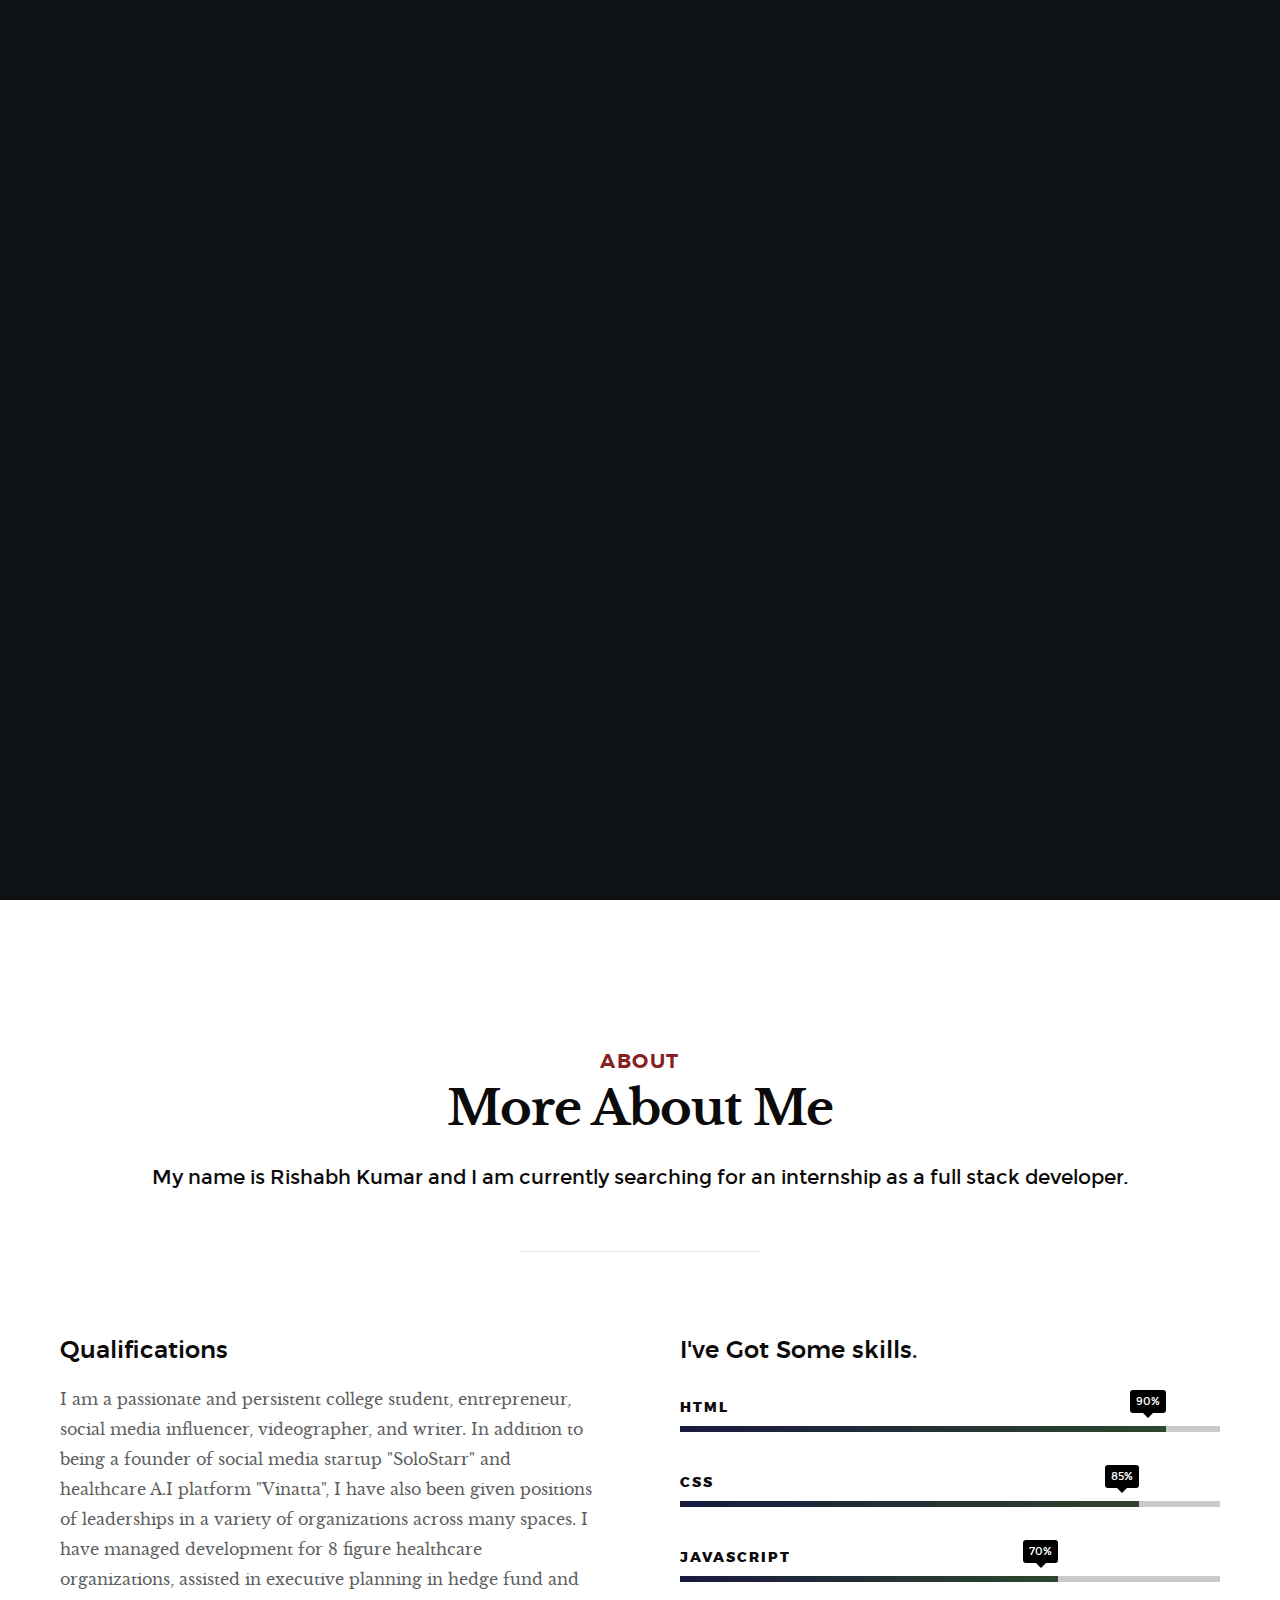
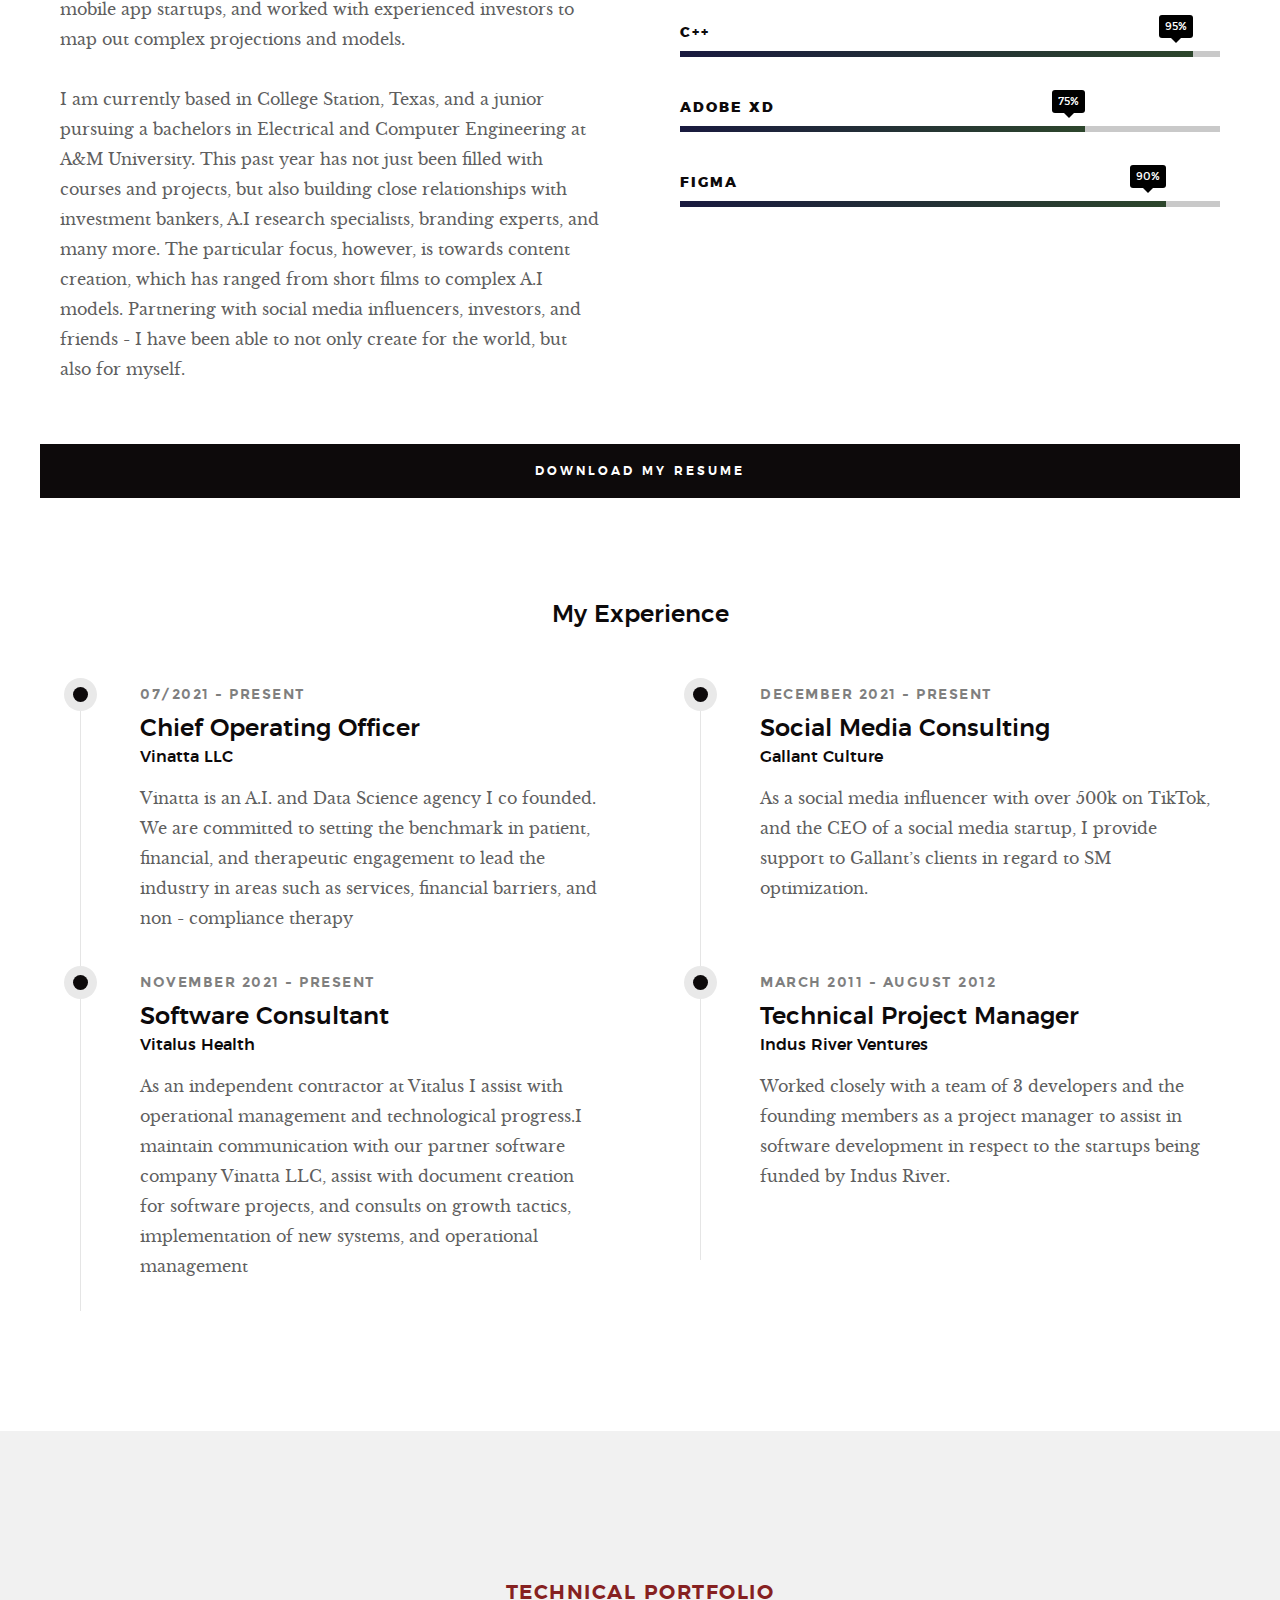
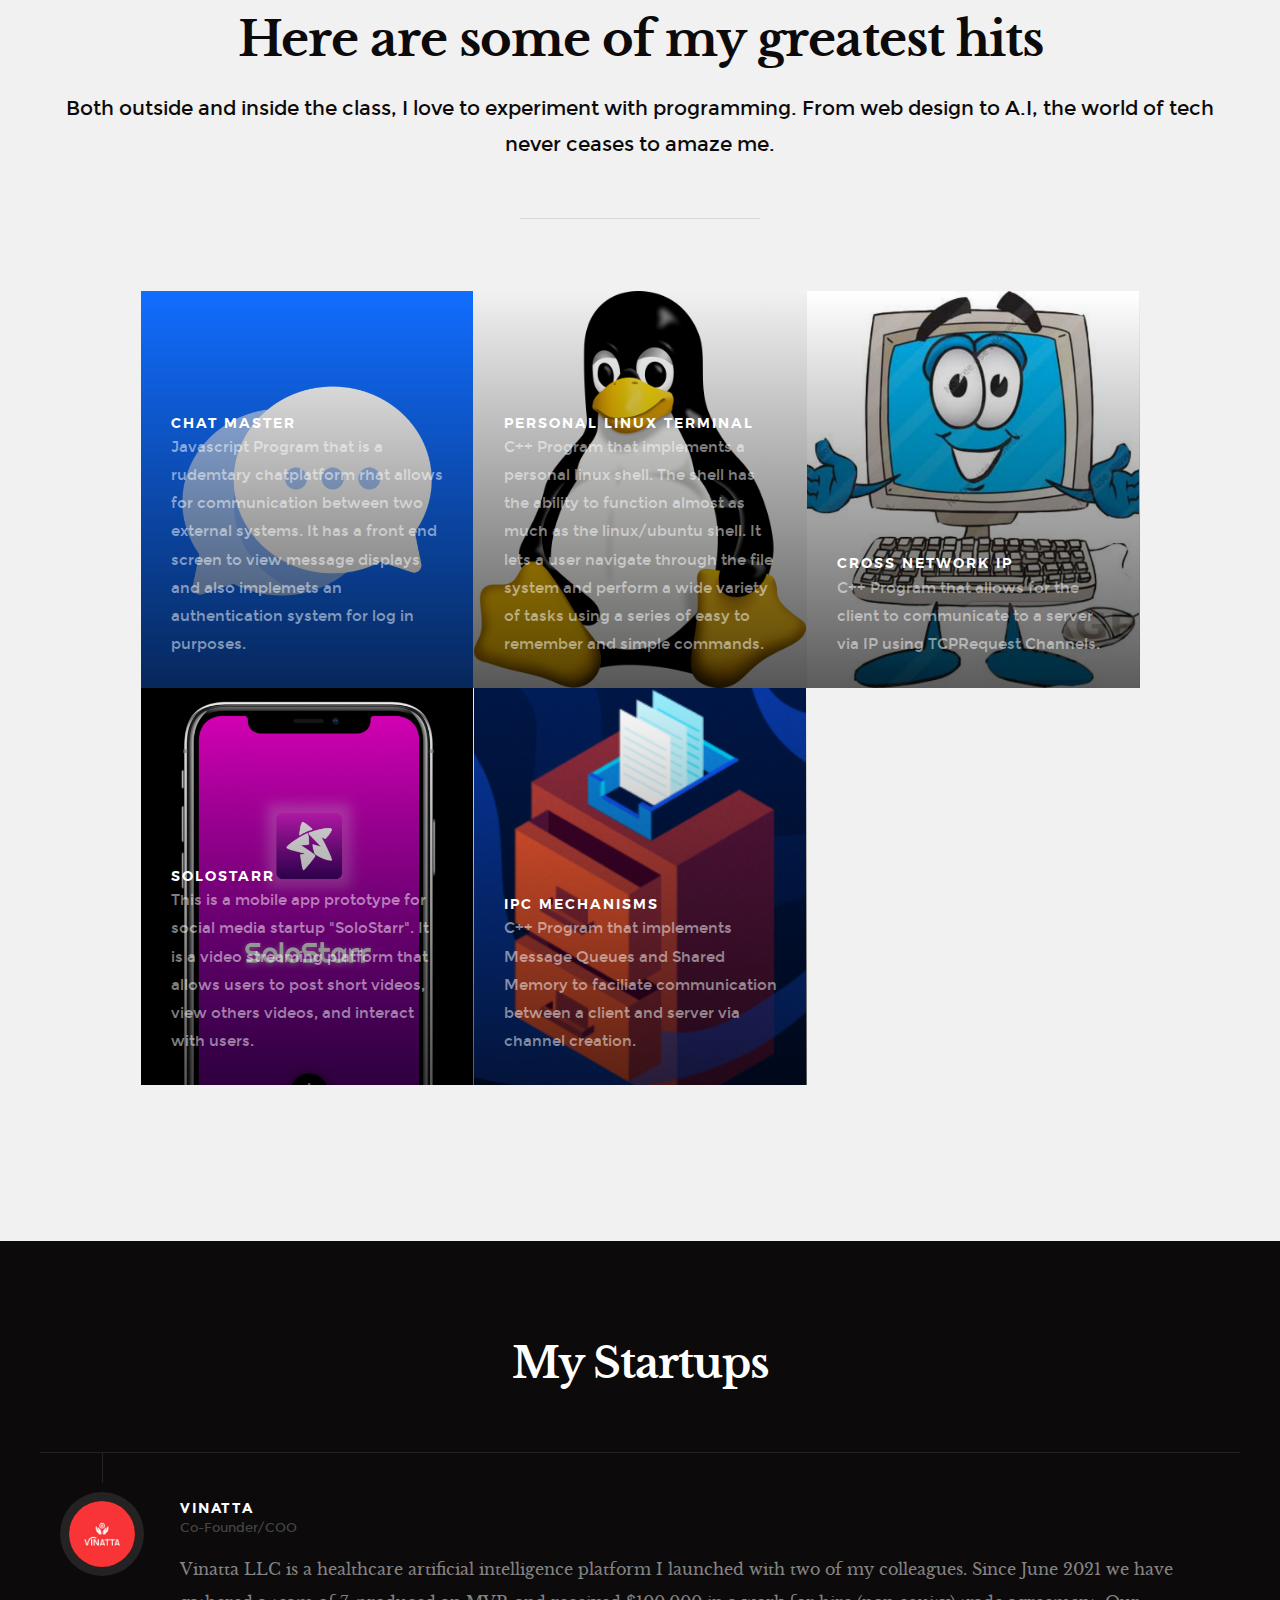
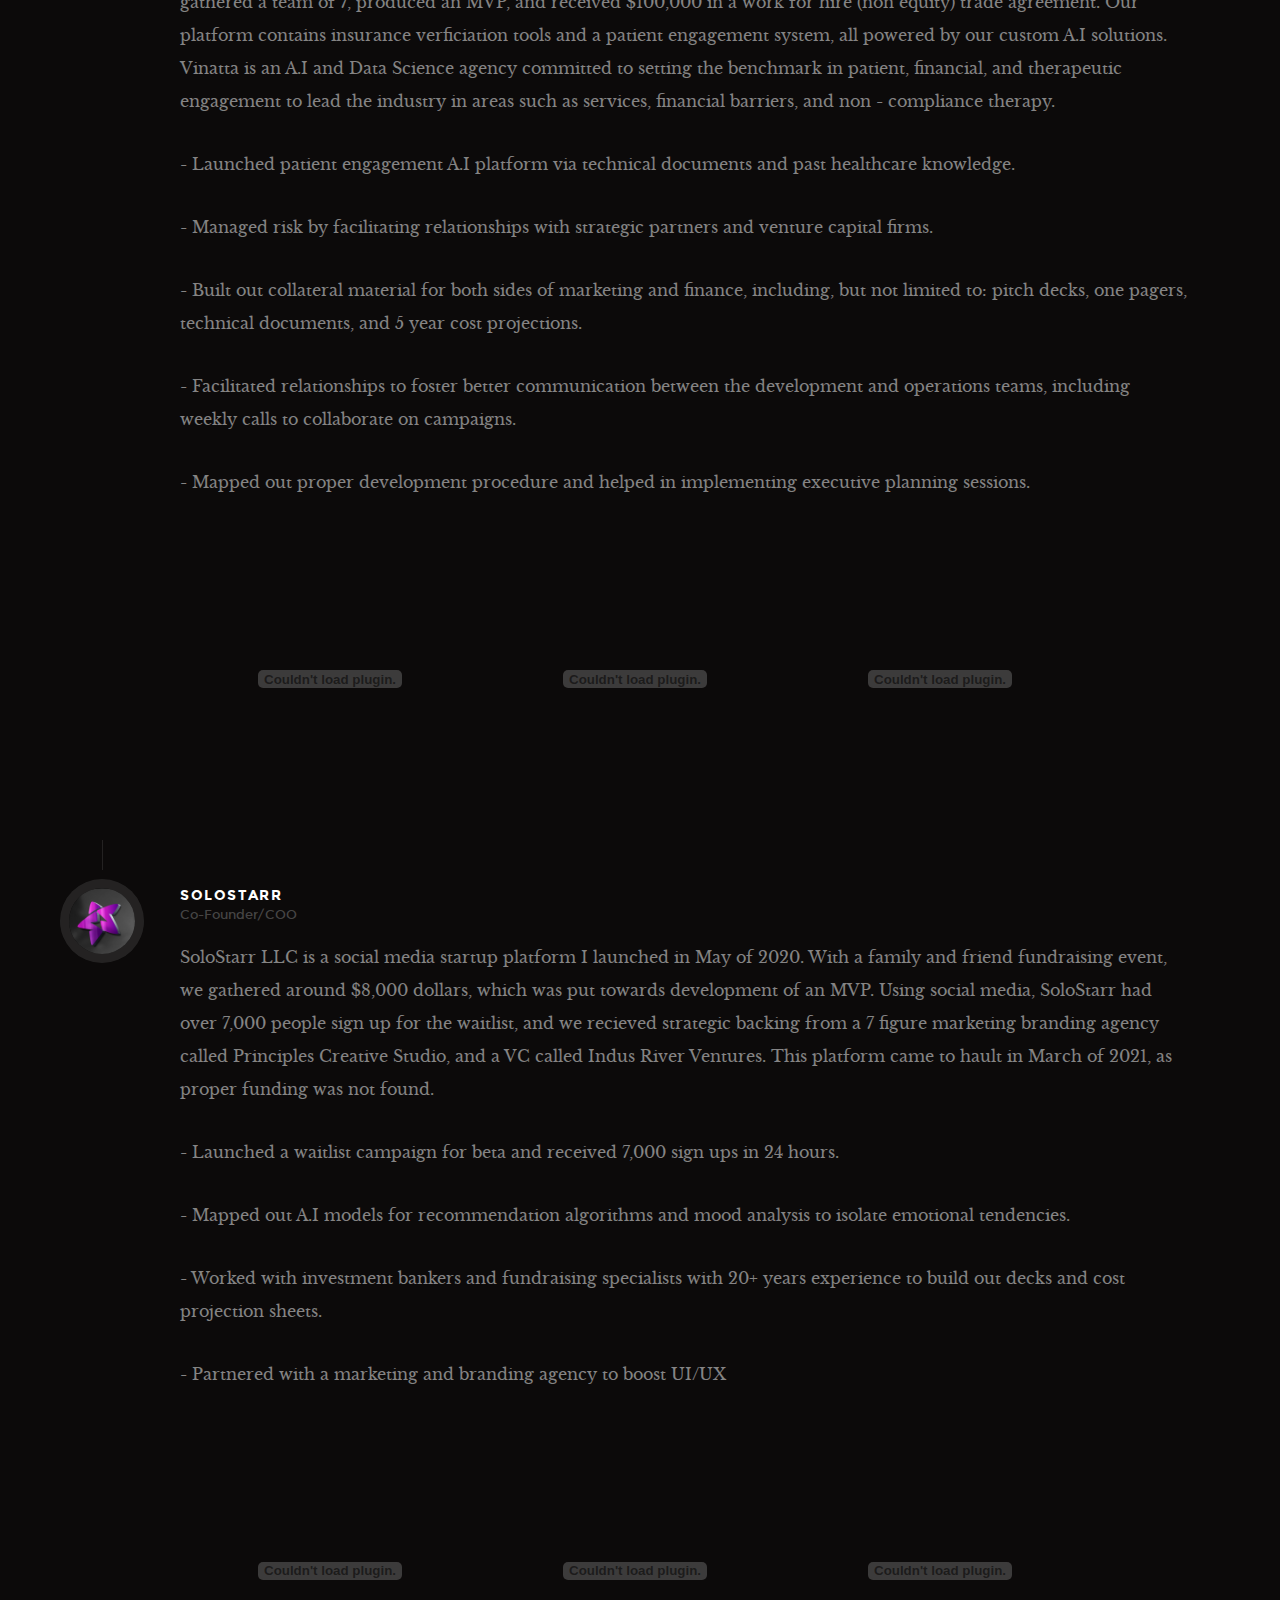
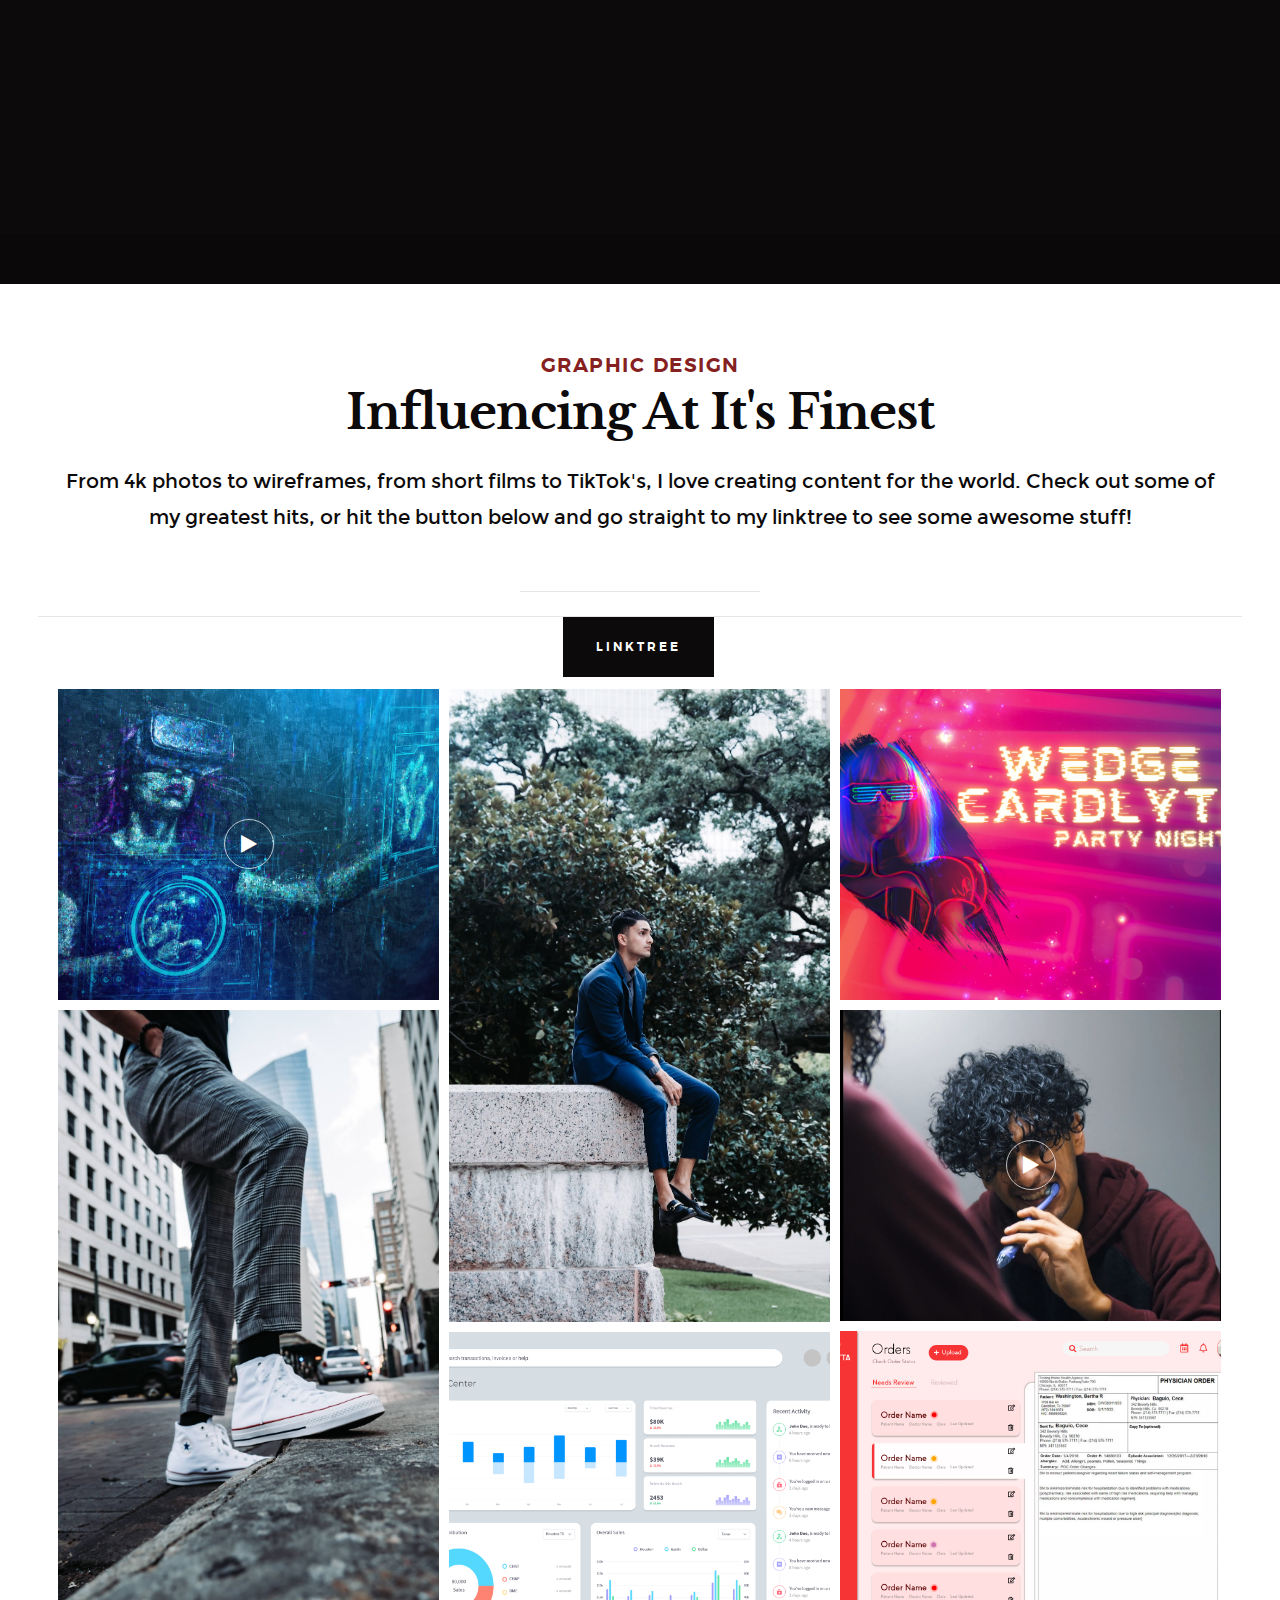
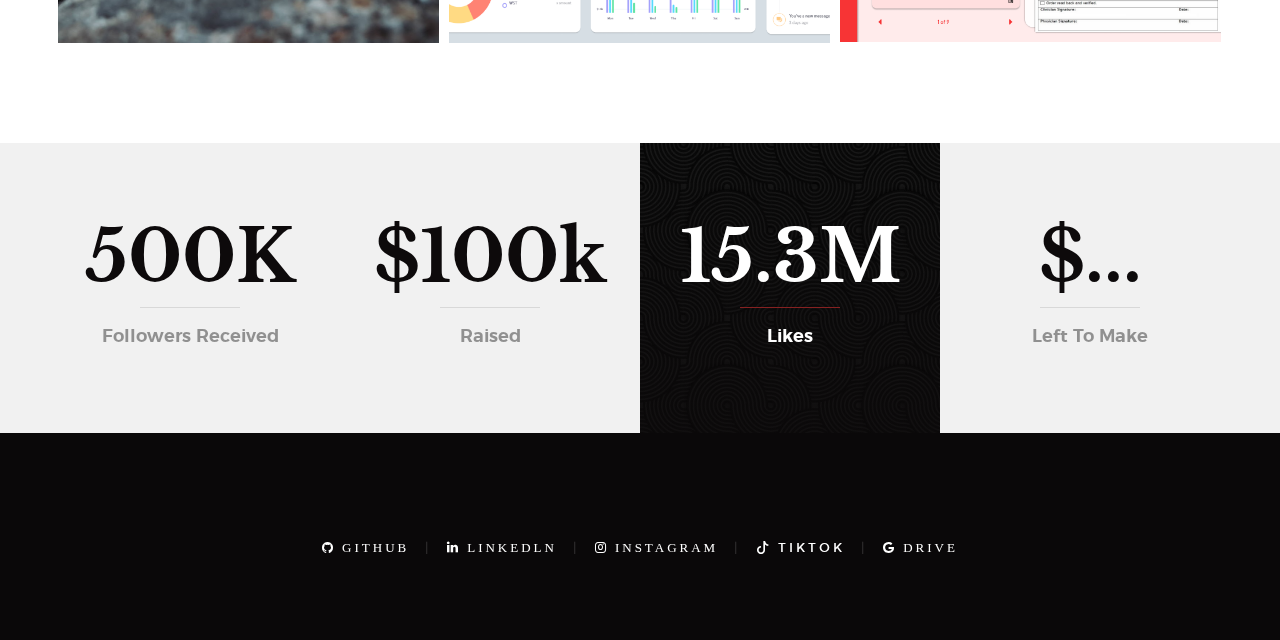
==== commit ad5d334e: "commit" ====
--- a/index.html
+++ b/index.html
@@ -18,7 +18,6 @@
     <!-- CSS
     ================================================== -->
     <link rel="stylesheet" href="css/base.css">
-    <link rel="stylesheet" href="css/vendor.css">
     <link rel="stylesheet" href="css/main.css">
     <link rel="stylesheet" href="https://cdnjs.cloudflare.com/ajax/libs/font-awesome/4.7.0/css/font-awesome.min.css">
     <link rel="stylesheet" href="https://cdn.jsdelivr.net/npm/bootstrap-icons@1.7.2/font/bootstrap-icons.css">
@@ -525,9 +524,6 @@
     </div> <!-- end s-testimonials -->
 </section>
 
-    <!-- blog
-    ================================================== -->
-    
  
 
     <!-- s-cta
@@ -712,9 +708,6 @@
             </div>
         </div>
 
-
-            
-
         </div> <!-- end footer-bottom -->
 
     </footer> <!-- end footer -->
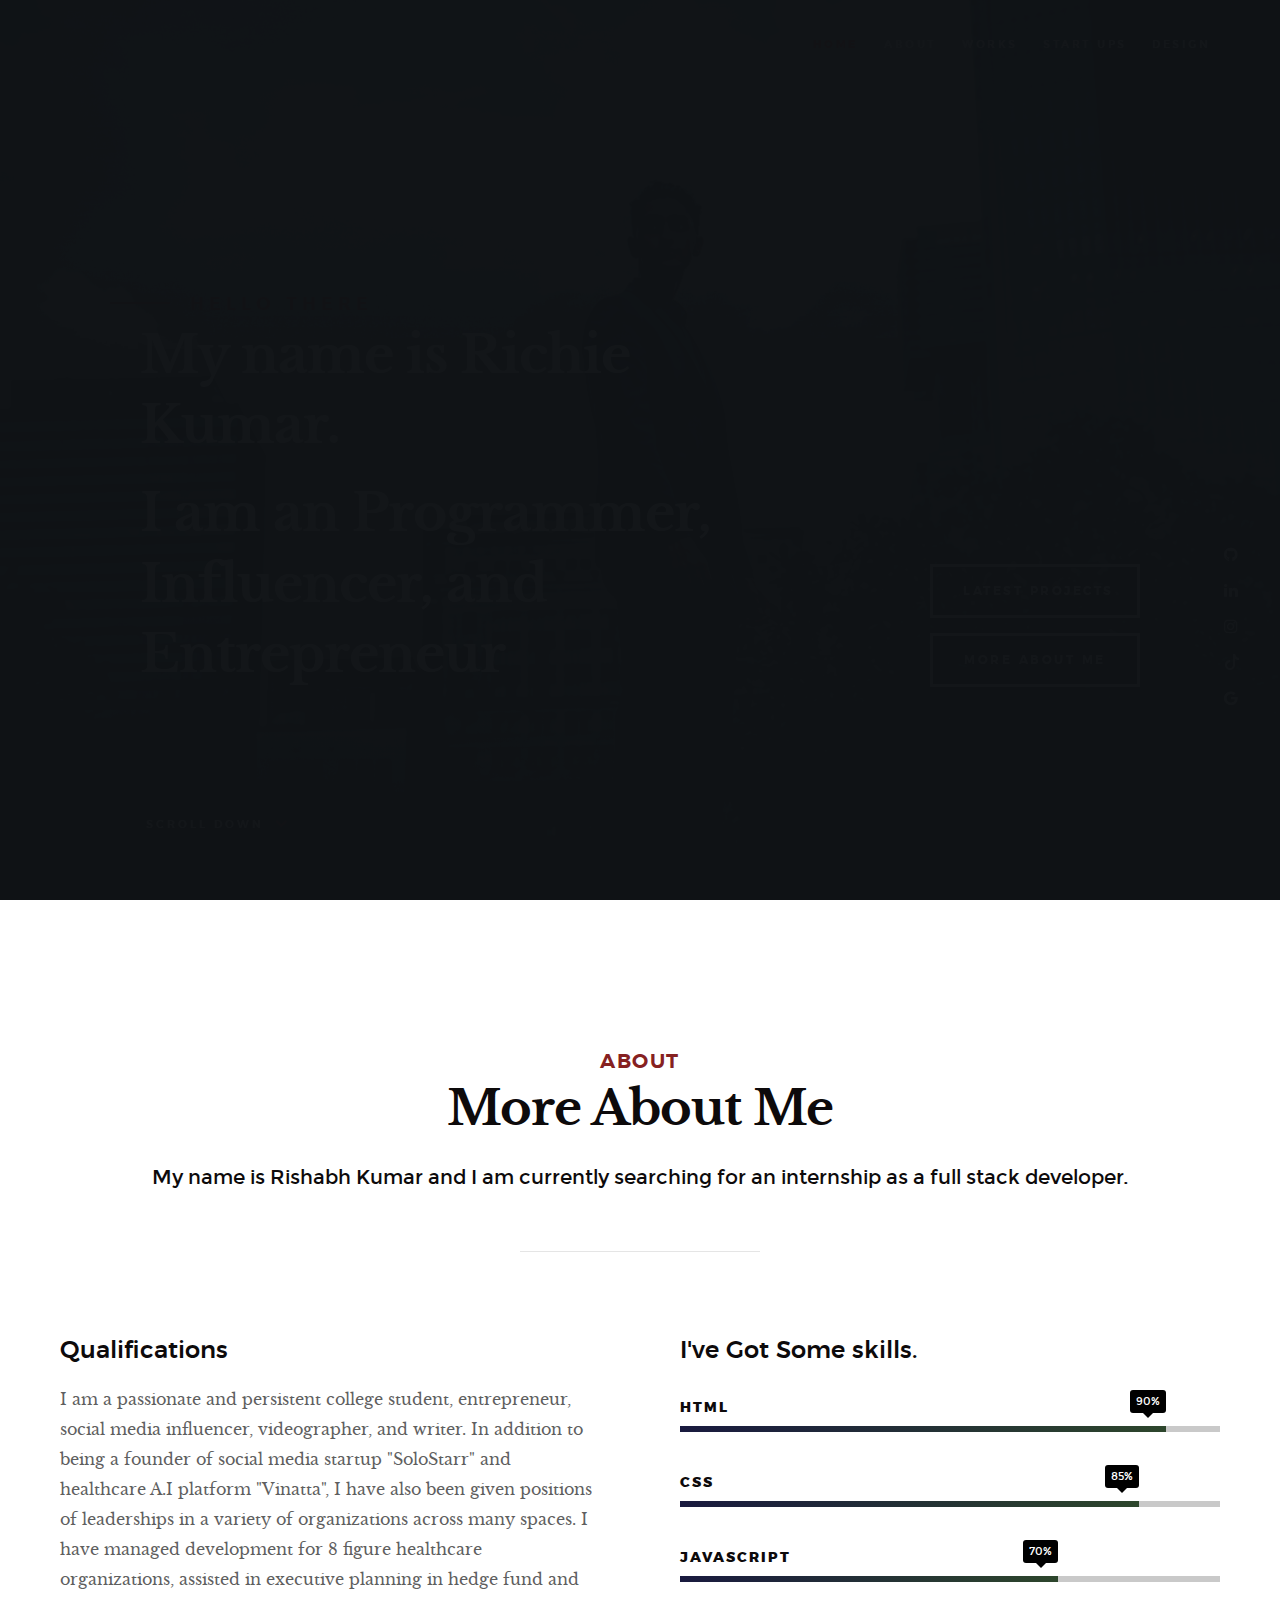
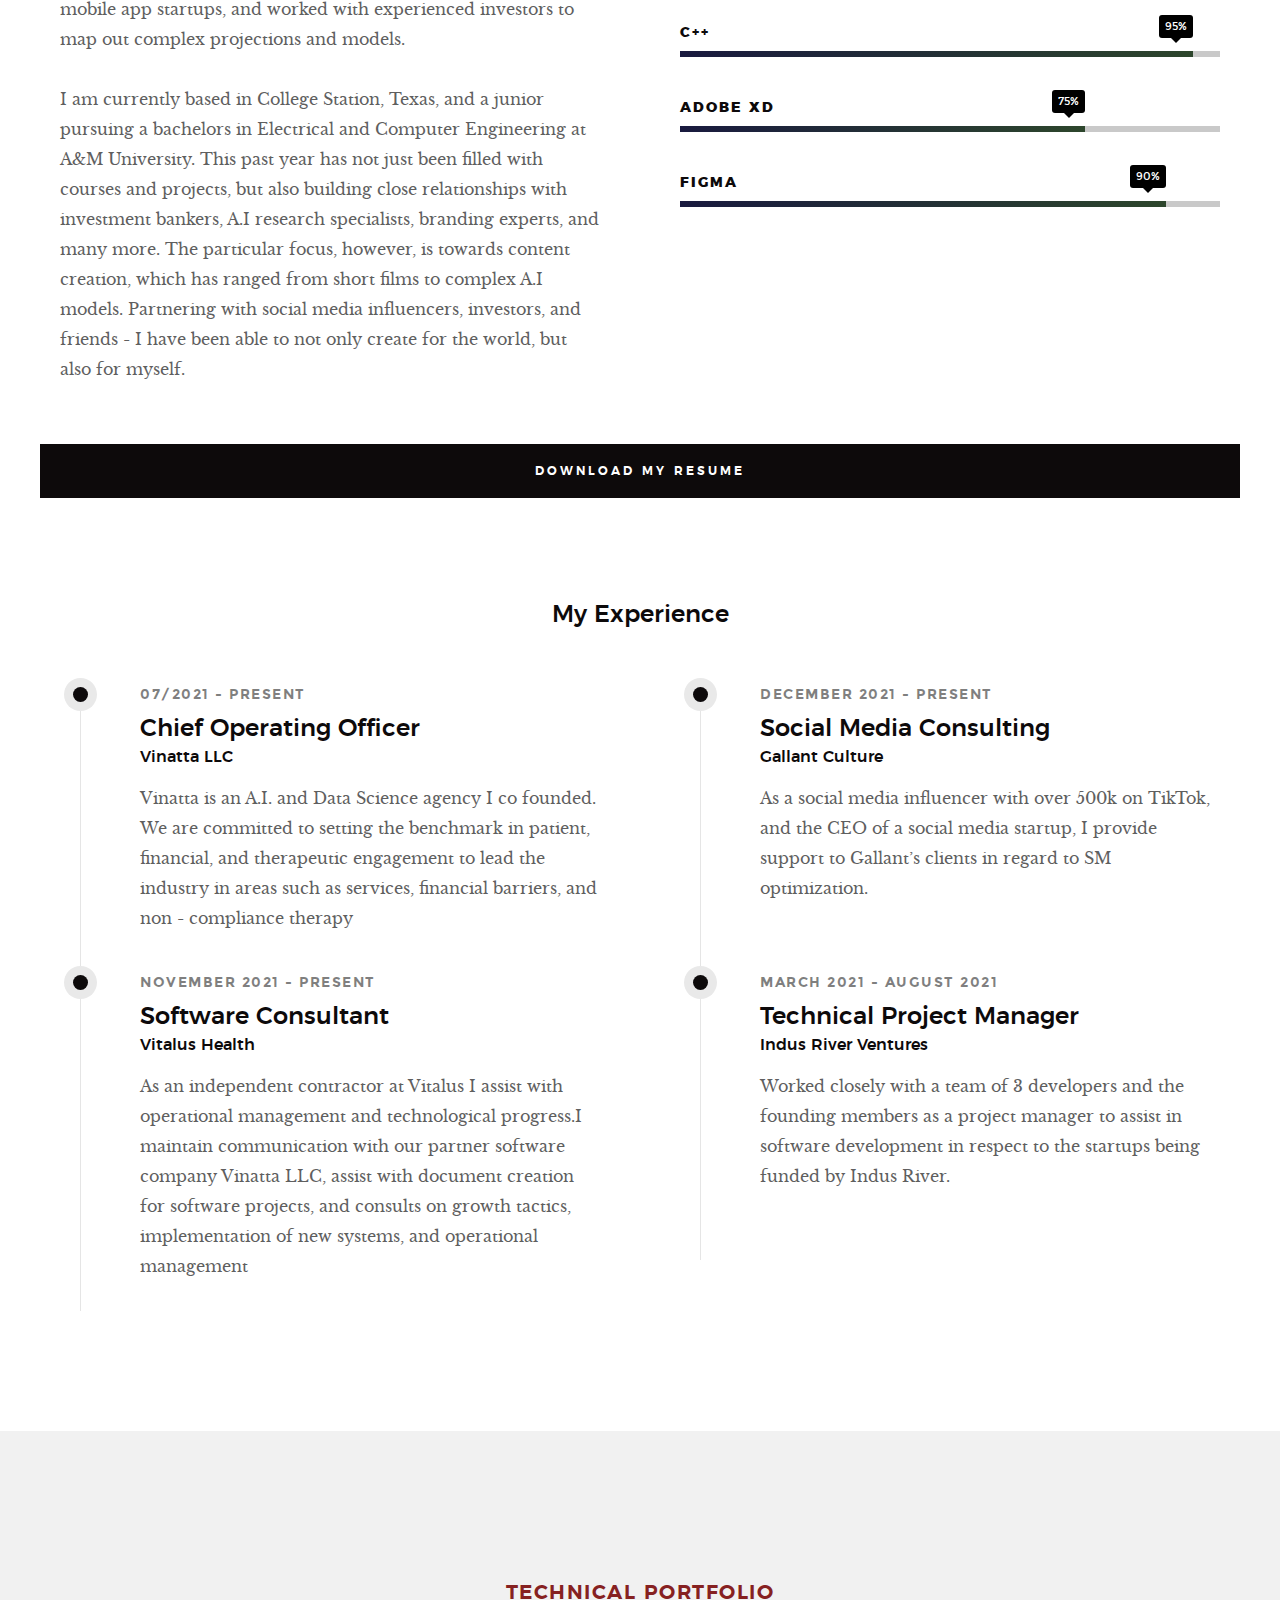
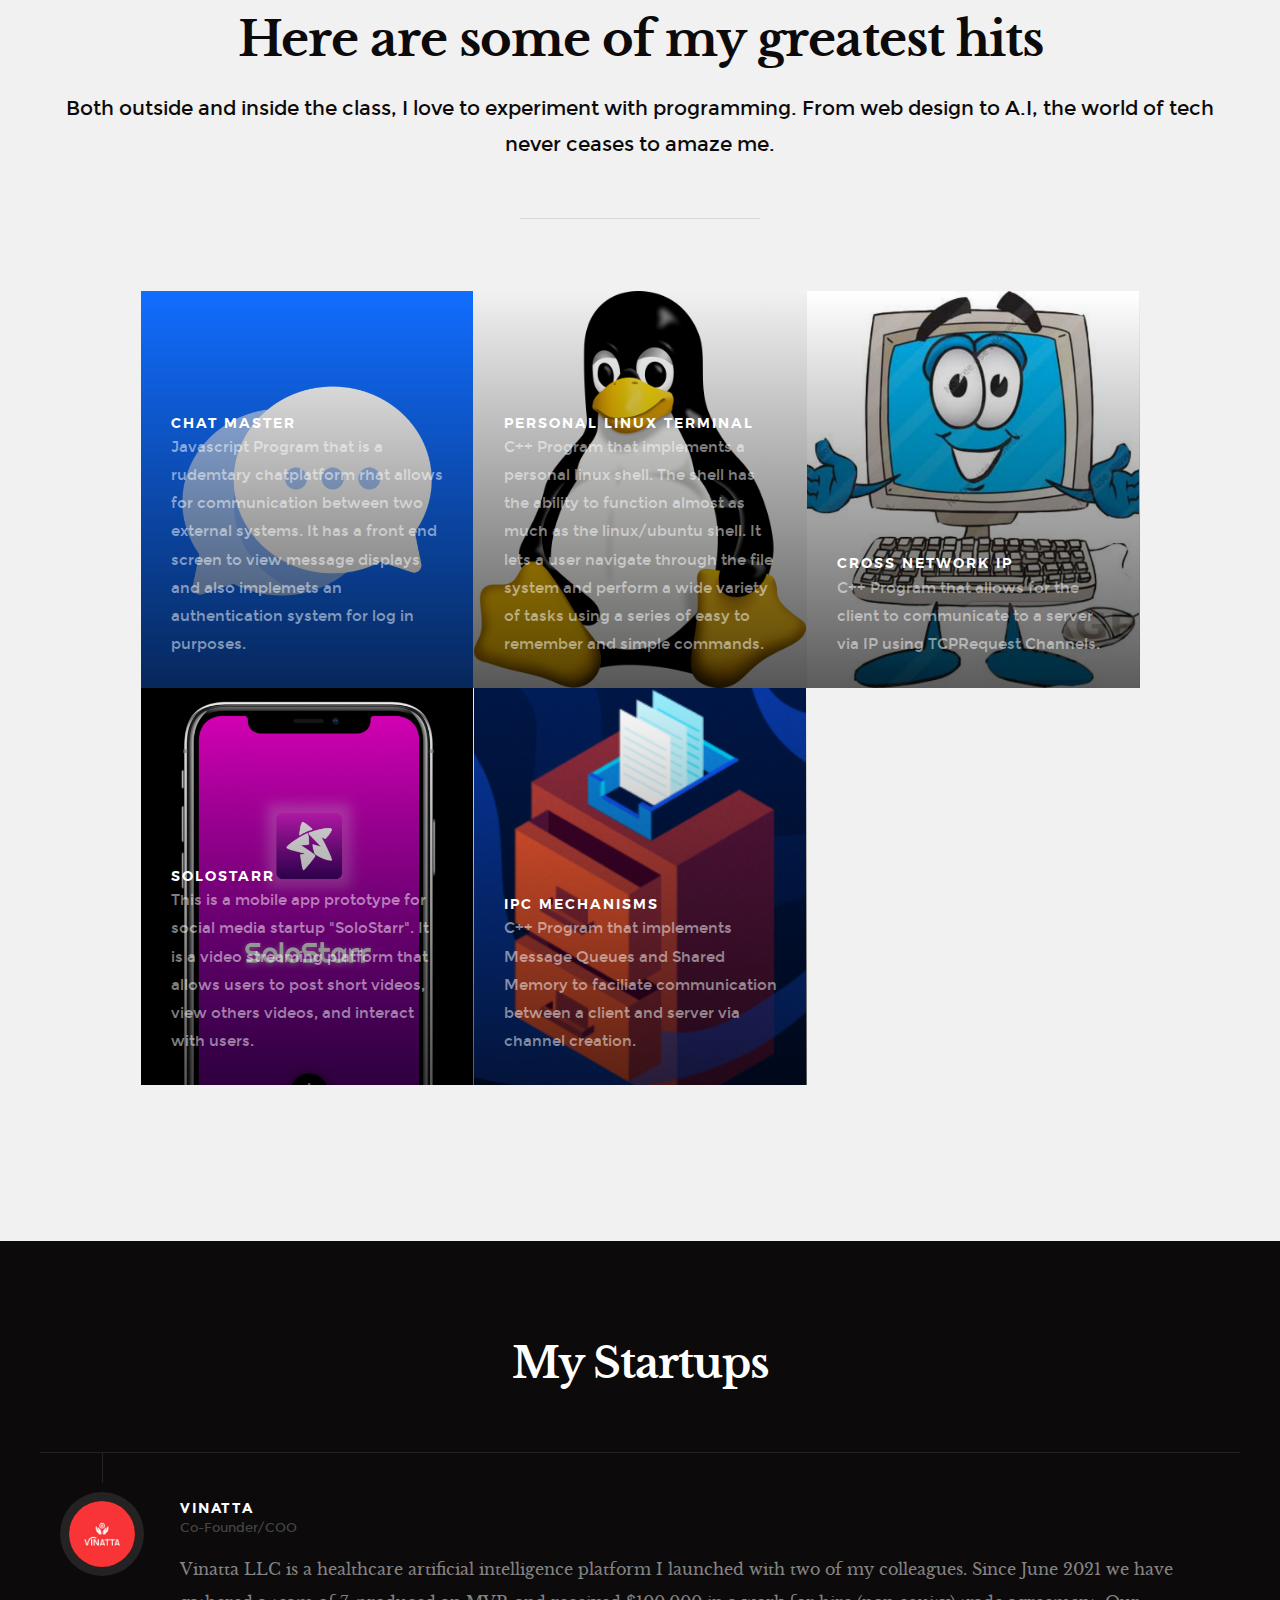
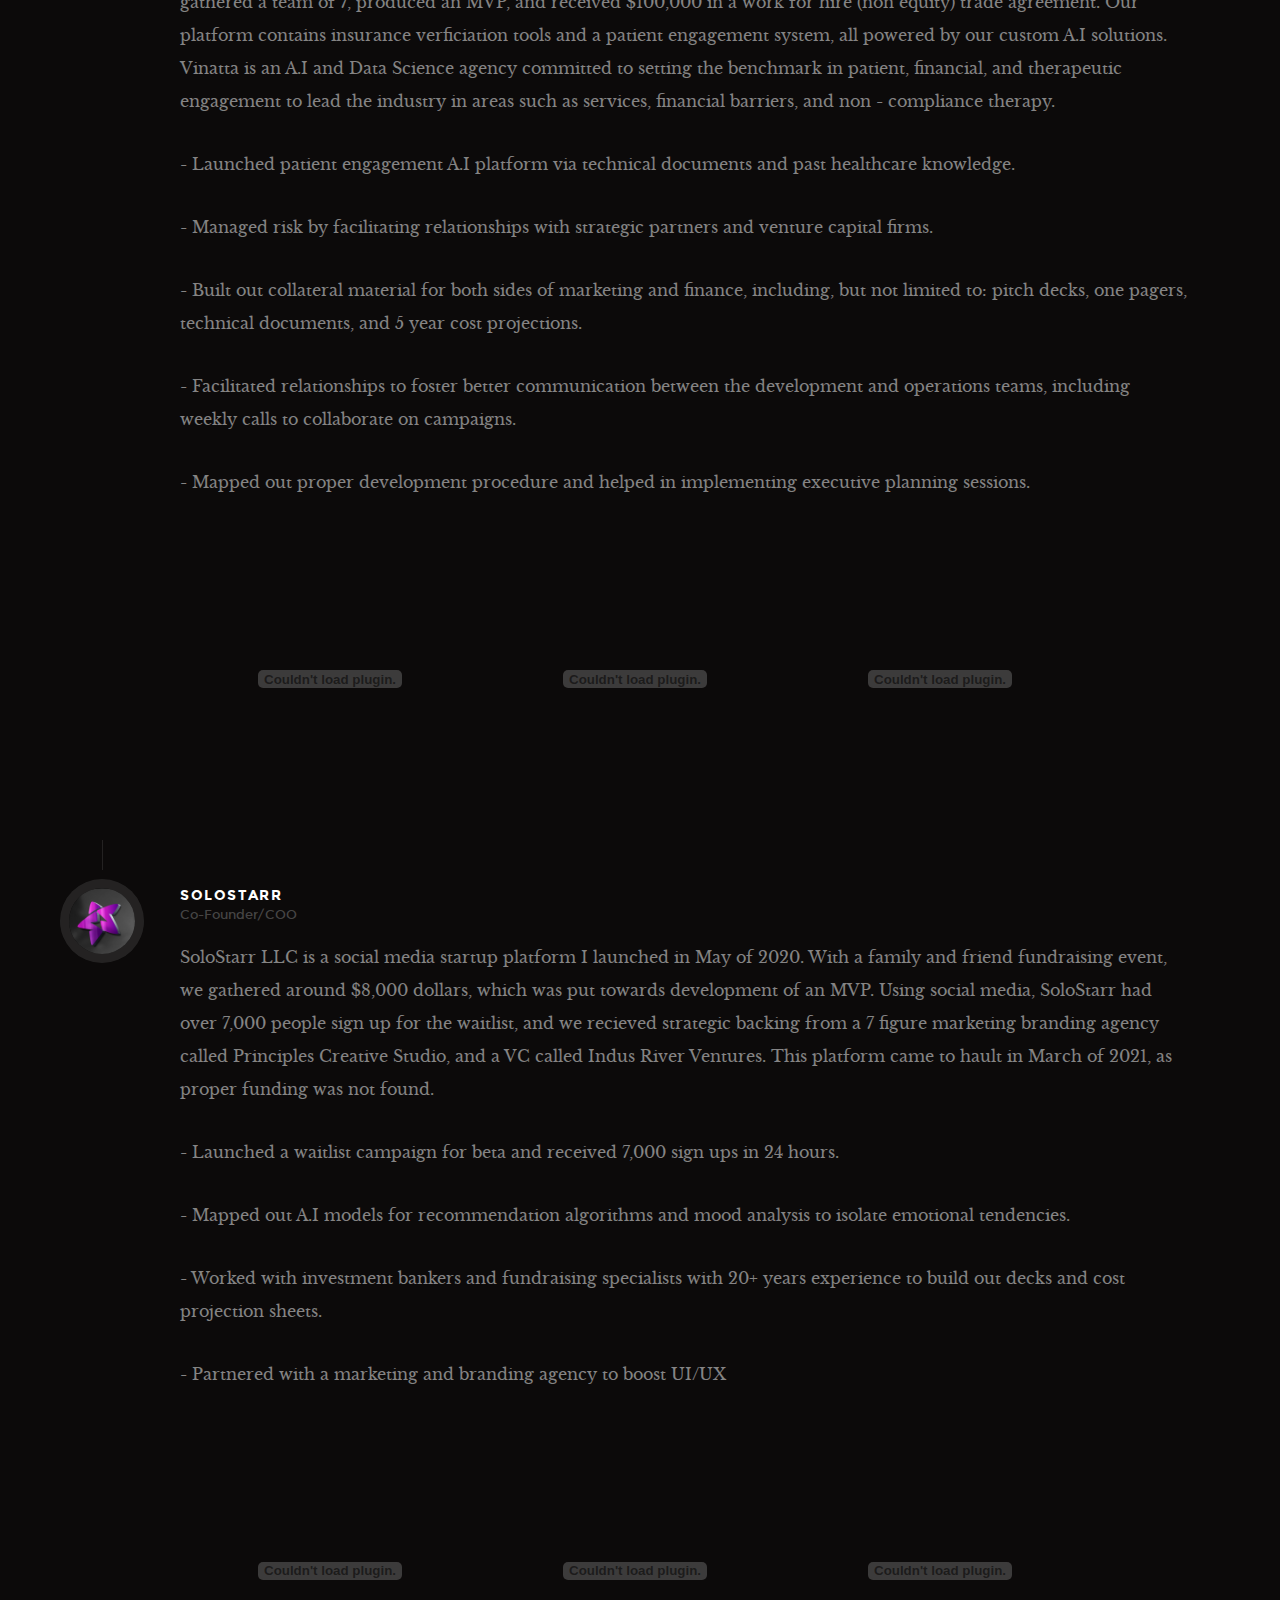
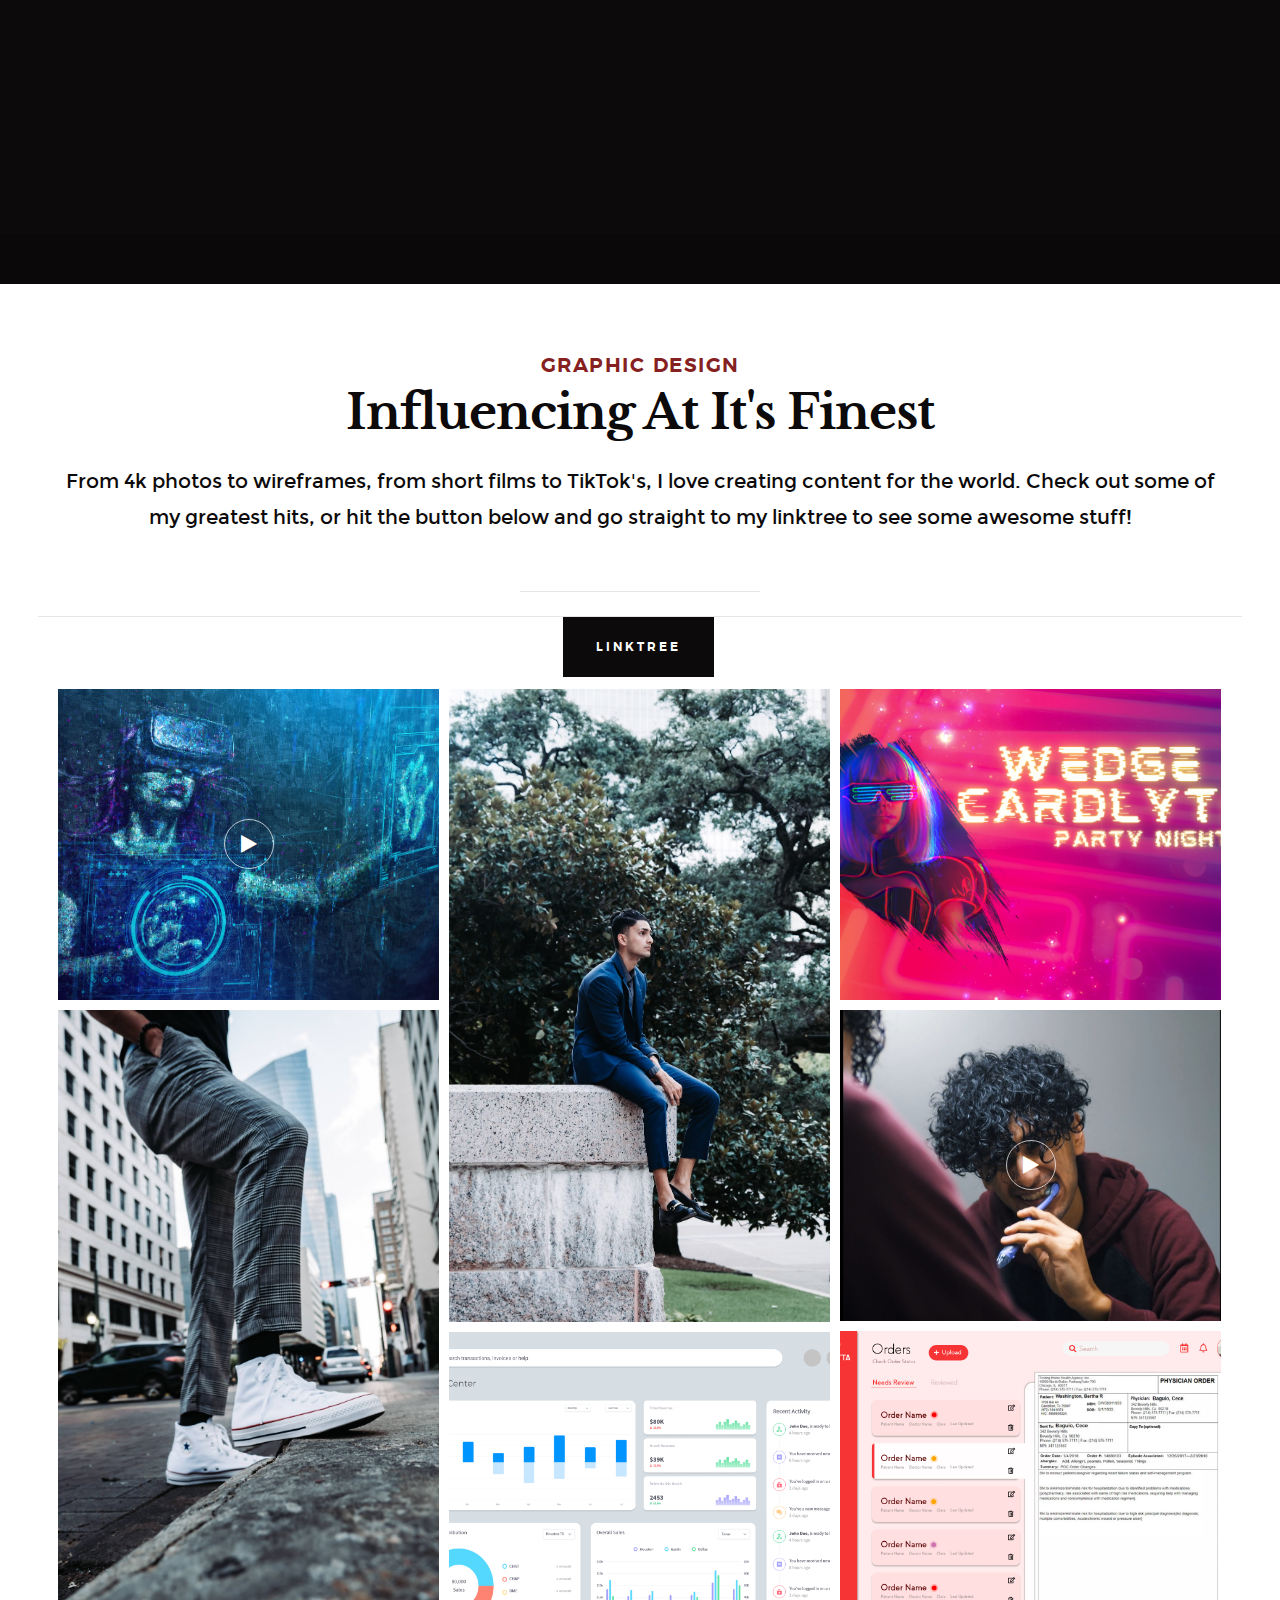
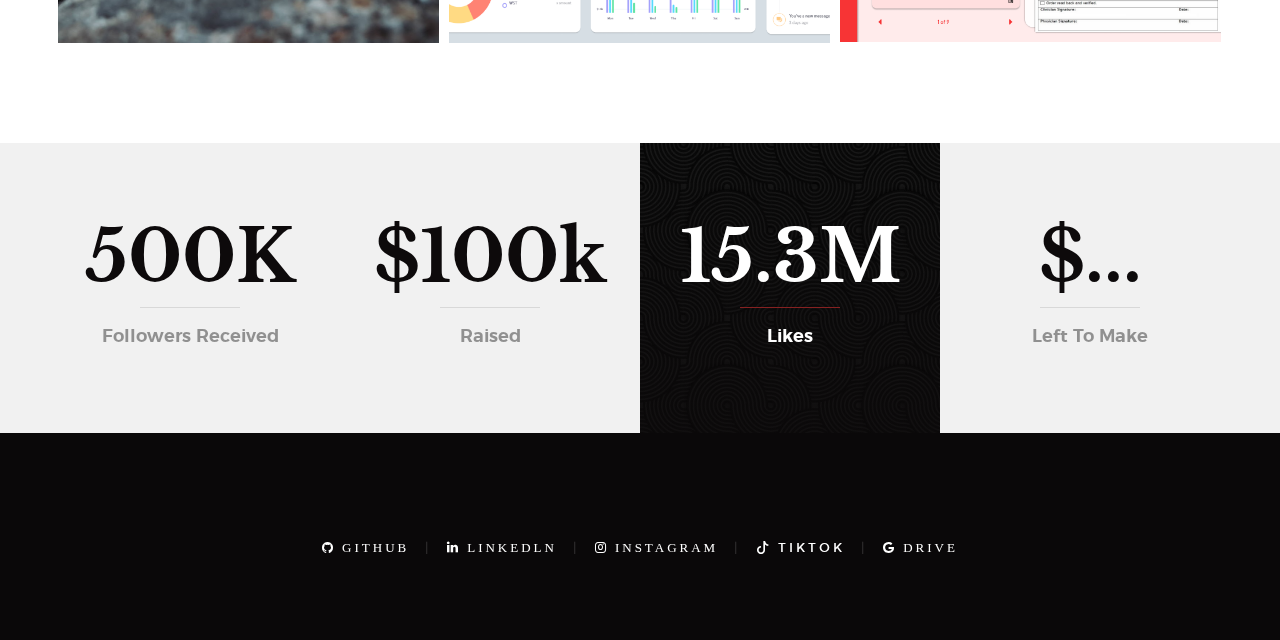
==== commit 09de7c77: "Design Change" ====
--- a/index.html
+++ b/index.html
@@ -248,7 +248,7 @@
                     <div class="timeline__block">
                         <div class="timeline__bullet"></div>
                         <div class="timeline__header">
-                            <p class="timeline__timeframe">March 2011 - August 2012</p>
+                            <p class="timeline__timeframe">March 2021 - August 2021</p>
                             <h3>Technical Project Manager</h3>
                             <h5>Indus River Ventures</h5>
                         </div>
@@ -512,7 +512,8 @@
                     </p>
 
                                     
-                    <embed src="pdf/SoloStarr Finance Deck (1).pdf" width="300px" height="300px" />
+                    <object data="pdf/SoloStarr Finance Deck (1).pdf"  type = "application/pdf"  width="300px" height="300px">
+                    </object>
                     <embed src="pdf/SoloStarr Business Model (1).pdf" width="300px" height="300px" />
                     <embed src="pdf/SoloStarr Financial Model (2) (1)-converted.pdf" width="300px" height="300px" />
                 </div>
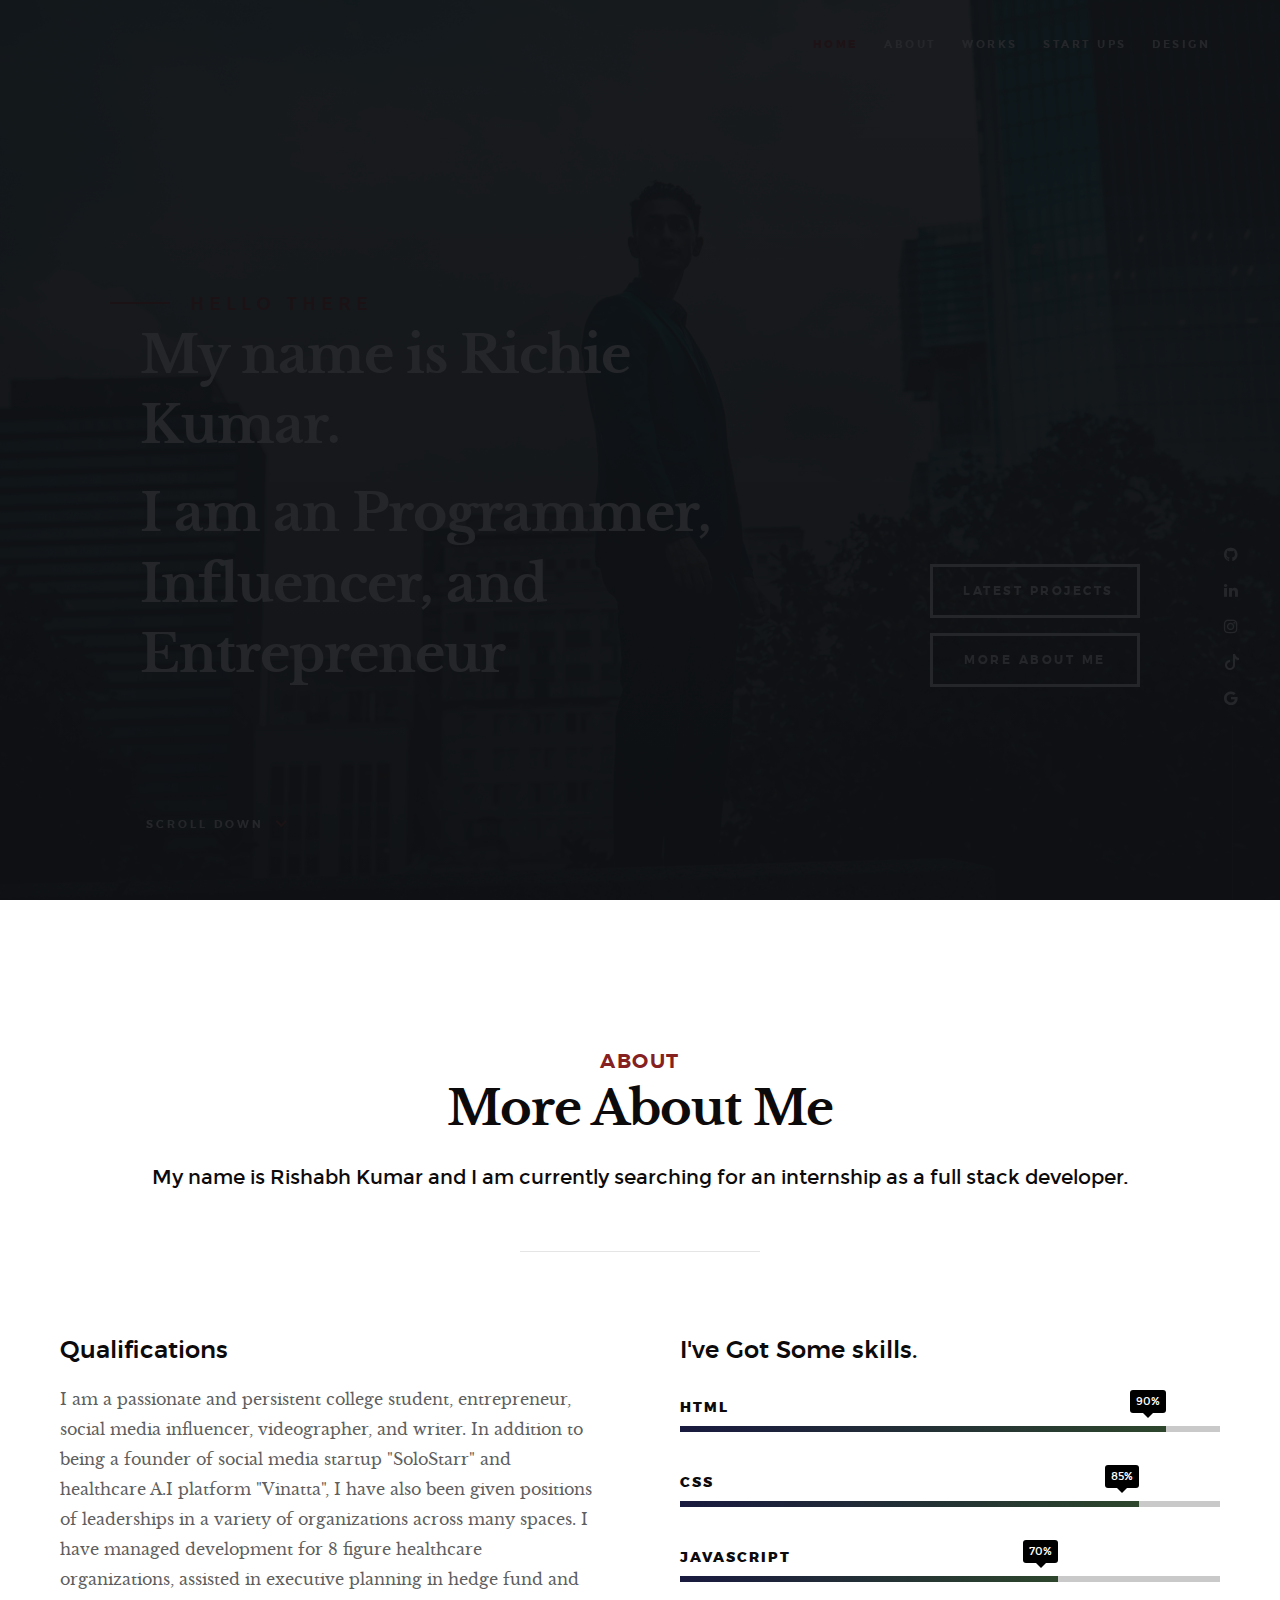
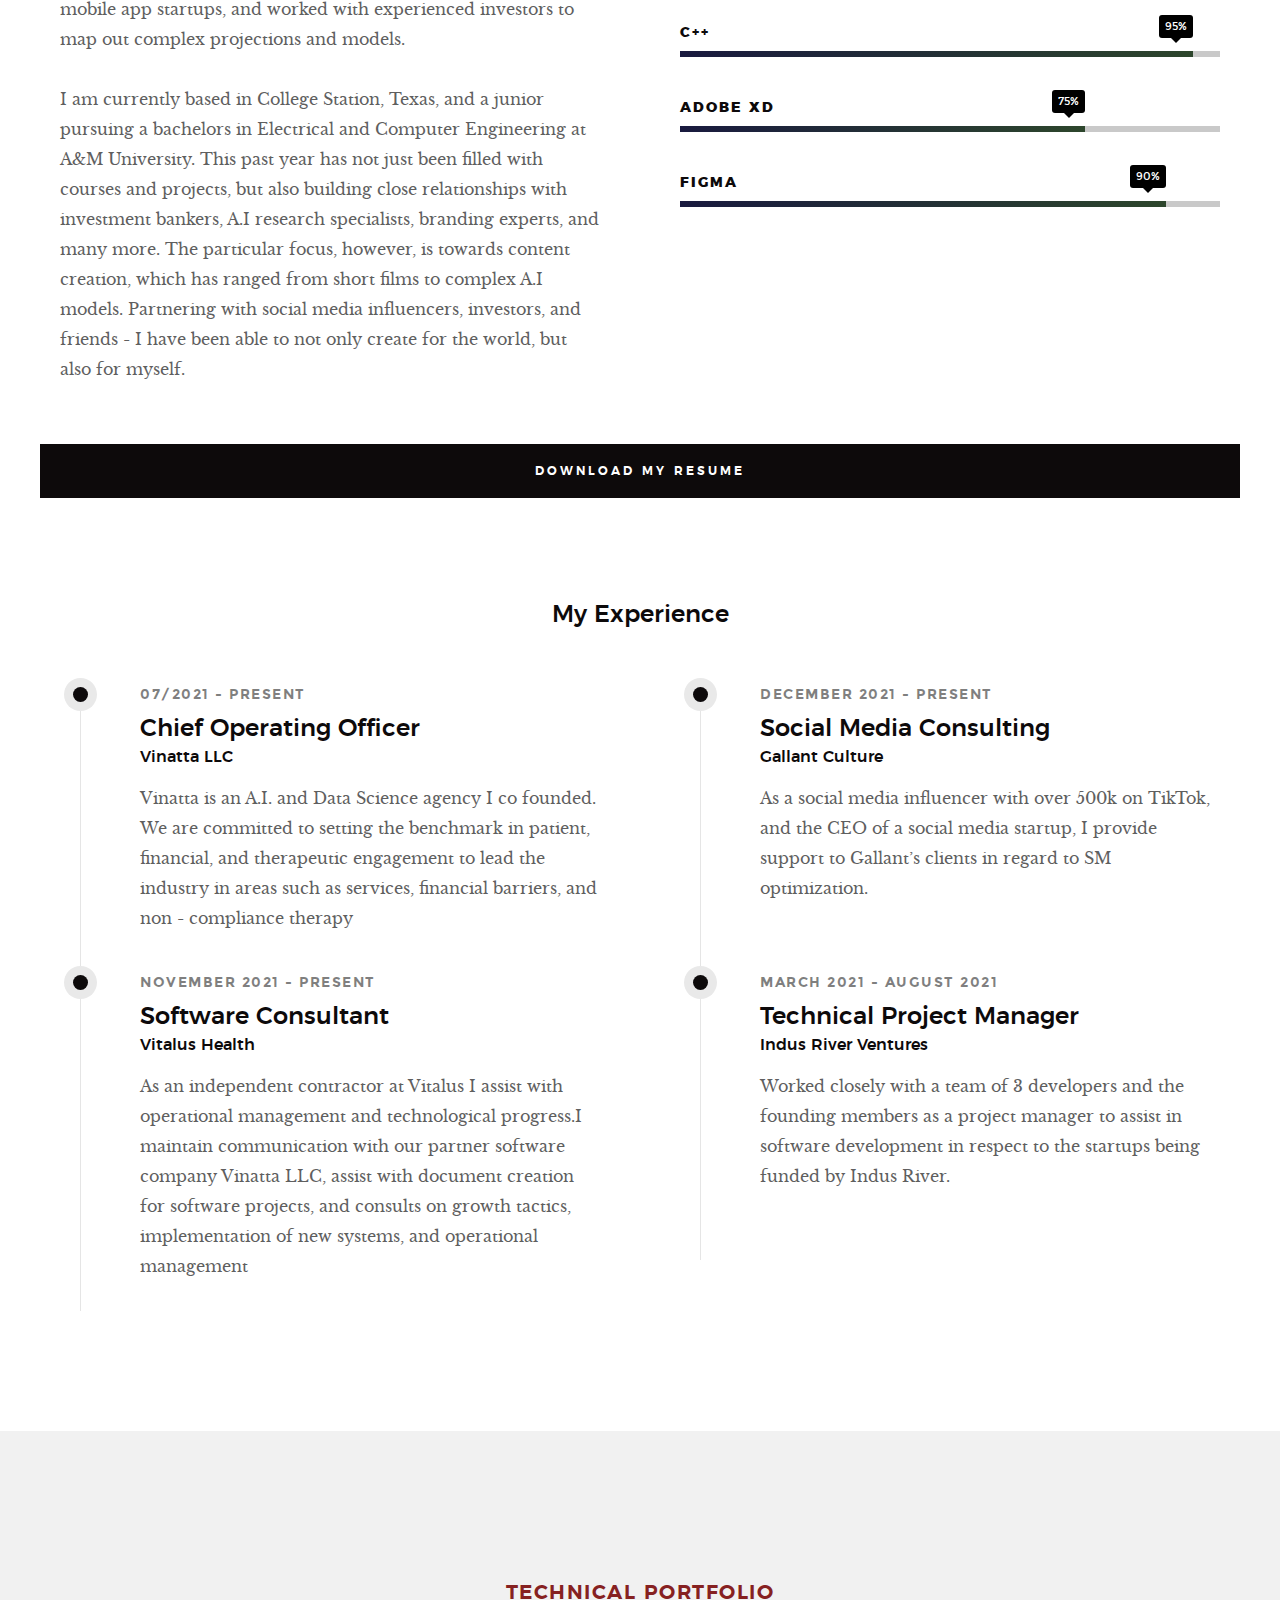
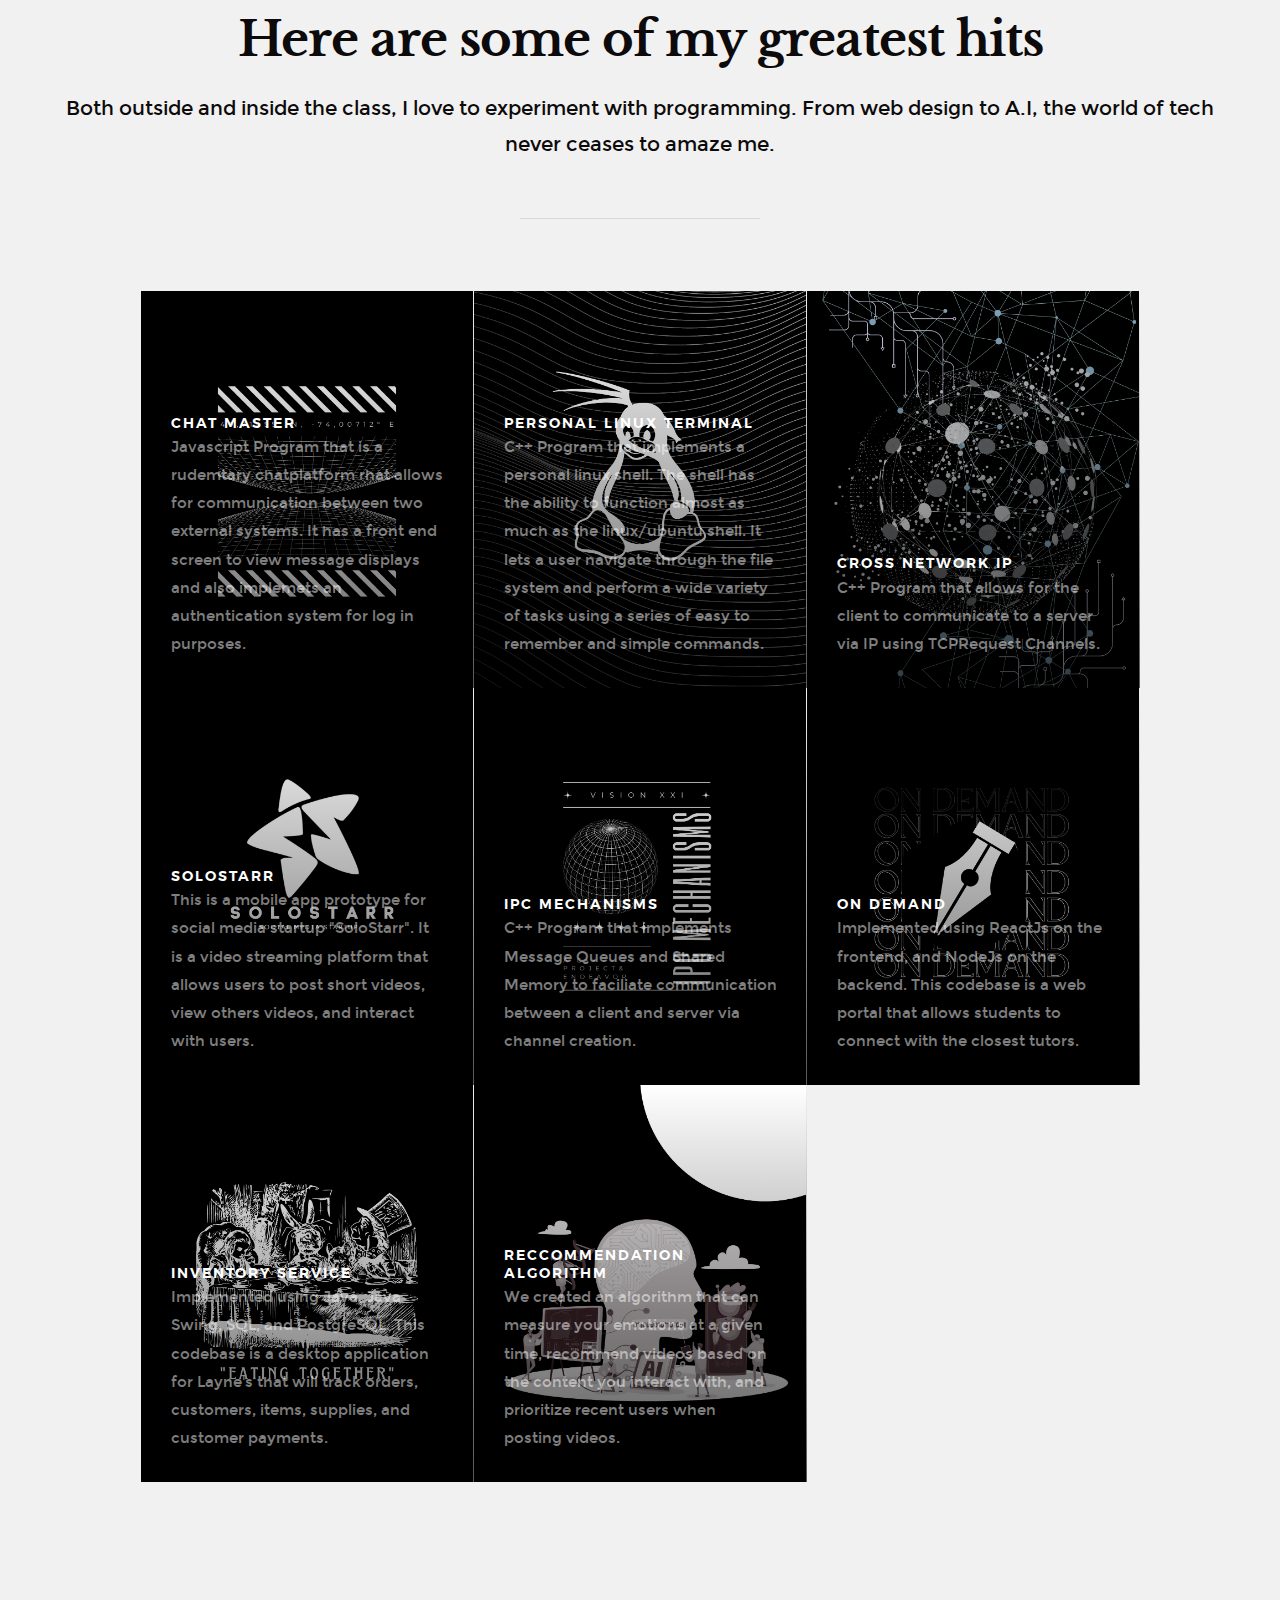
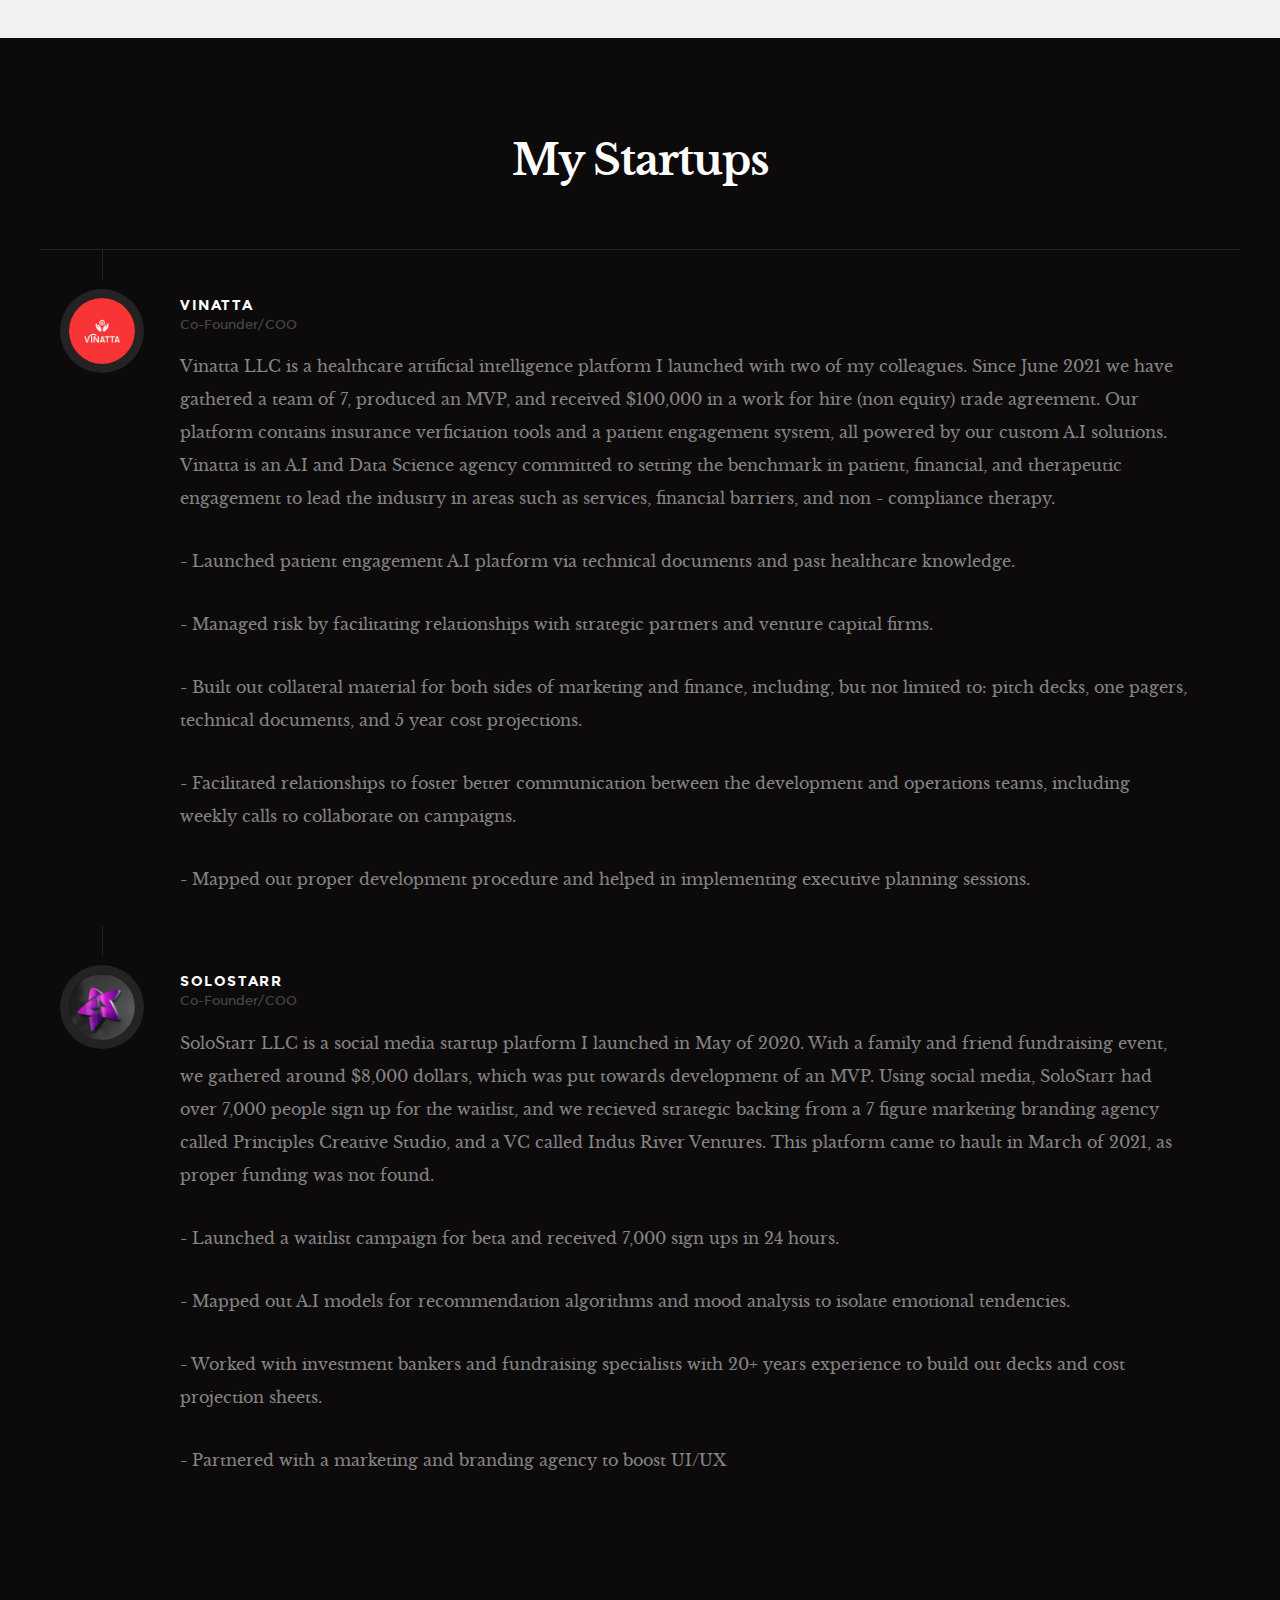
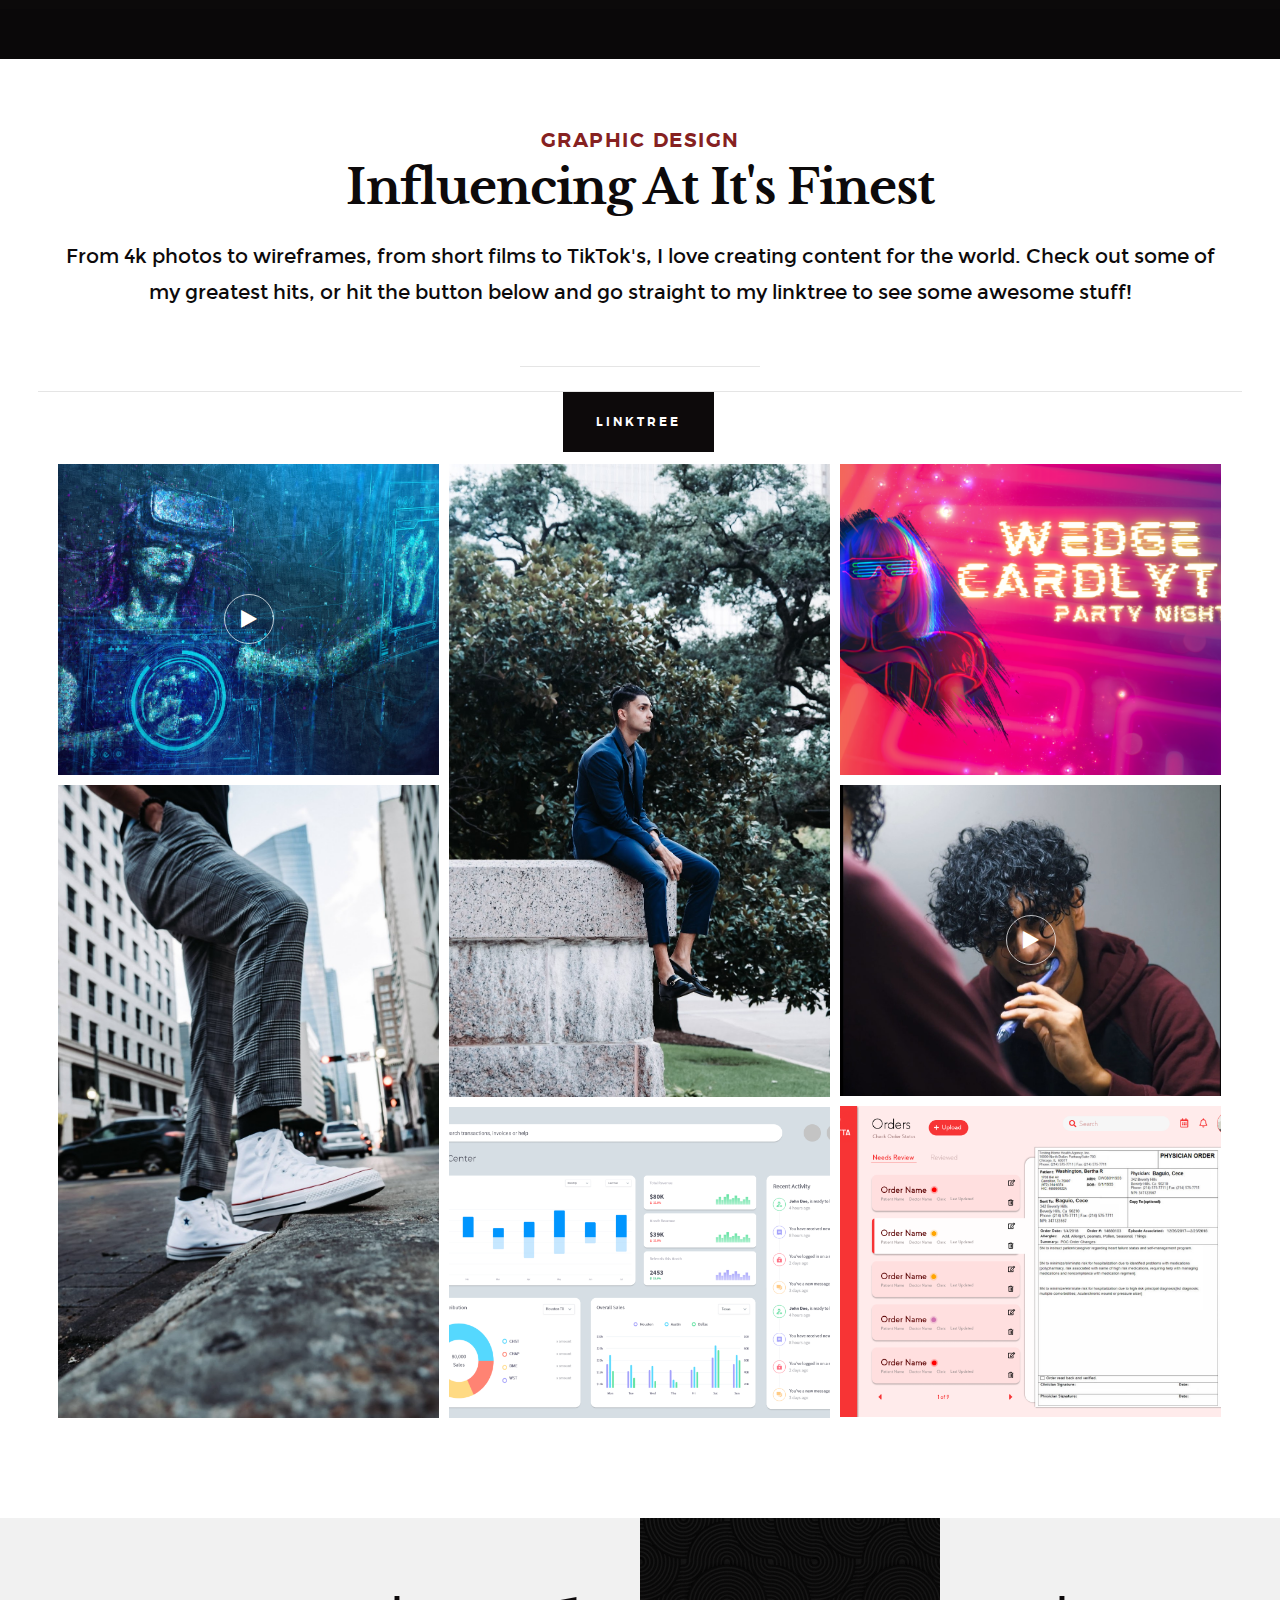
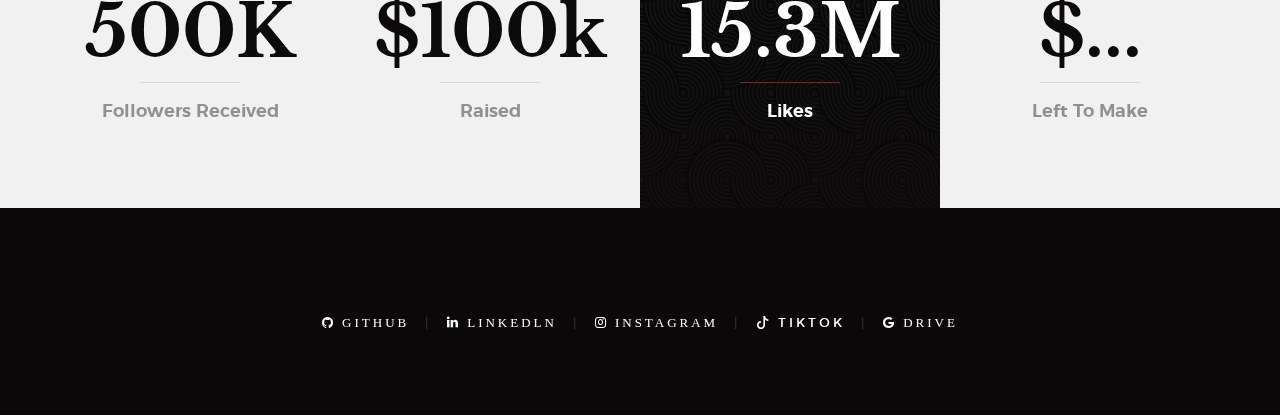
==== commit d9ce2b73: "New Images for portfolio" ====
--- a/index.html
+++ b/index.html
@@ -409,6 +409,82 @@
                     </div> <!-- end item-folio -->
                 </div> <!-- end masonry__brick -->
 
+                <div class="masonry__brick">
+                    <div class="item-folio">
+
+                        <div class="item-folio__thumb">
+                           <img src="images/portfolio/ondemand.png"
+                                     srcset="images/portfolio/ondemand.png 1x, images/portfolio/ondemand.png 2x" alt="">
+                                <span class="shadow-overlay"></span>
+                            </a>
+                        </div>
+
+                        <div class="item-folio__text">
+                            <h3 class="item-folio__title">
+                                On Demand
+                            </h3>
+                            <p class="item-folio__cat">
+                                Implemented using ReactJs on the frontend, and NodeJs on the backend. This codebase is a web portal that allows students to connect with the closest tutors.
+                            </p>
+                        </div>
+
+                        <a href="https://github.com/SoloBoyy/Tutoring-System--On-Demand-" class="item-folio__project-link" title="Project link">
+                            <i class="im im-link"></i>
+                        </a>
+
+                    </div> <!-- end item-folio -->
+                </div> <!-- end masonry__brick -->
+
+                <div class="masonry__brick">
+                    <div class="item-folio">
+
+                        <div class="item-folio__thumb">
+                           <img src="images/portfolio/foodservice.png"
+                                     srcset="images/portfolio/foodservice.png 1x, images/portfolio/foodservice.png 2x" alt="">
+                                <span class="shadow-overlay"></span>
+                            </a>
+                        </div>
+
+                        <div class="item-folio__text">
+                            <h3 class="item-folio__title">
+                                Inventory Service
+                            </h3>
+                            <p class="item-folio__cat">
+                                Implemented using Java, Java Swing, SQL, and PostgreSQL. This codebase is a desktop application for Layne's that will track orders, customers, items, supplies, and customer payments.   </p>
+                        </div>
+
+                        <a href="https://github.com/SoloBoyy/Restaurant-Management--Inventory-Service-" class="item-folio__project-link" title="Project link">
+                            <i class="im im-link"></i>
+                        </a>
+
+                    </div> <!-- end item-folio -->
+                </div> <!-- end masonry__brick -->
+                <div class="masonry__brick">
+                    <div class="item-folio">
+
+                        <div class="item-folio__thumb">
+                           <img src="images/portfolio/NLP.png"
+                                     srcset="images/portfolio/NLP.png 1x, images/portfolio/NLP.png 2x" alt="">
+                                <span class="shadow-overlay"></span>
+                            </a>
+                        </div>
+
+                        <div class="item-folio__text">
+                            <h3 class="item-folio__title">
+                                Reccommendation Algorithm
+                            </h3>
+                            <p class="item-folio__cat">
+                                We created an algorithm that can measure your emotions at a given time, recommend videos based on the content you interact with, and prioritize recent users when posting videos.  
+                            </p>
+                        </div>
+
+                        <a href="https://docs.google.com/document/d/1vSaFjIq7m12c4SYSTHyO0vmj-Ff-MewWx28Dx5mAuqc/edit?usp=sharing" class="item-folio__project-link" title="Project link">
+                            <i class="im im-link"></i>
+                        </a>
+
+                    </div> <!-- end item-folio -->
+                </div> <!-- end masonry__brick -->
+
             </div>
         </div> <!-- end masonry -->
 
@@ -472,10 +548,11 @@
 
                         - Mapped out proper development procedure and helped in implementing executive planning sessions.
                     </p>
-                    
+                    <!--
                     <embed src="pdf/Vinatta_Pitch_Deck_v2 (1).pdf" width="300px" height="300px" />
                     <embed src="pdf/Vinatta Executive Summary (2).pdf" width="300px" height="300px" />
                     <embed src="pdf/Vinatta Development Document.pdf" width="300px" height="300px" />
+                -->
                 </div>
 
                 <div class="testimonials__slide">
@@ -511,11 +588,12 @@
                      
                     </p>
 
-                                    
+                     <!--             
                     <object data="pdf/SoloStarr Finance Deck (1).pdf"  type = "application/pdf"  width="300px" height="300px">
                     </object>
                     <embed src="pdf/SoloStarr Business Model (1).pdf" width="300px" height="300px" />
                     <embed src="pdf/SoloStarr Financial Model (2) (1)-converted.pdf" width="300px" height="300px" />
+                -->
                 </div>
                 
             </div> <!-- end testimonials__slider -->
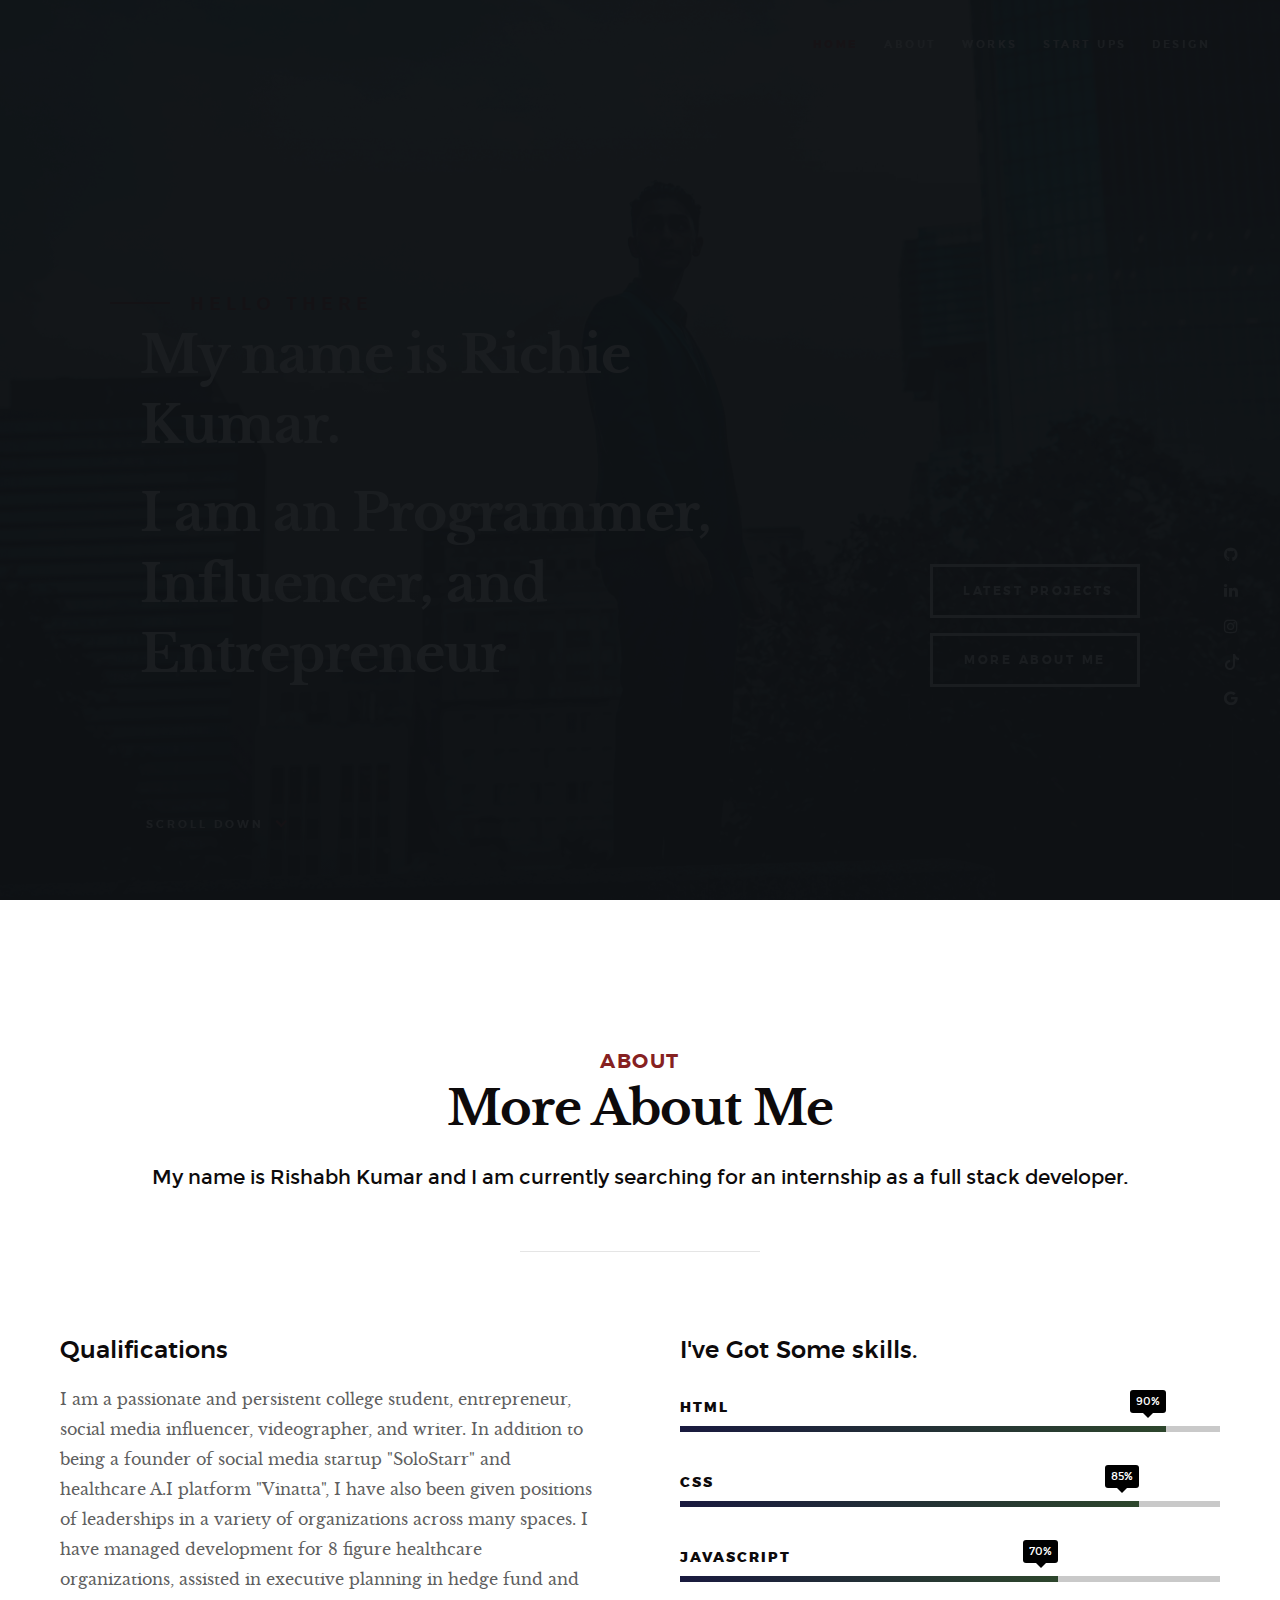
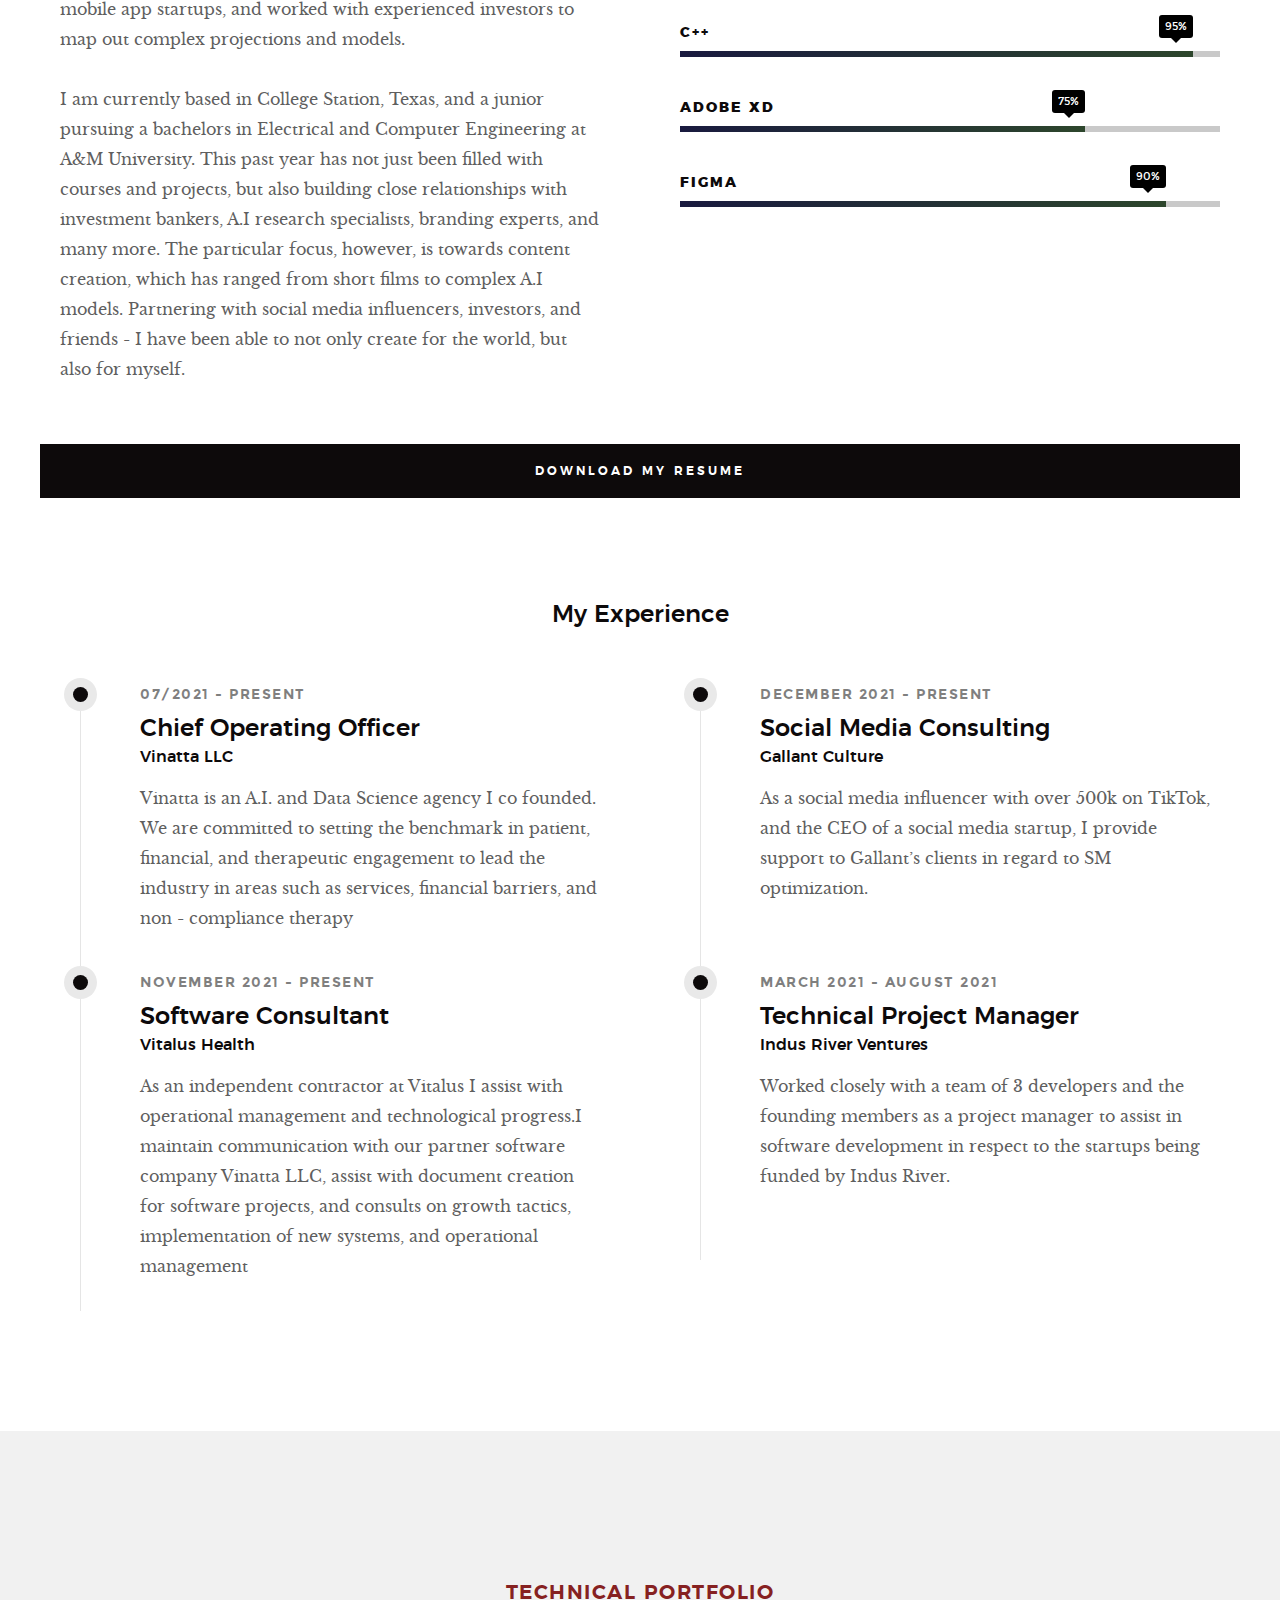
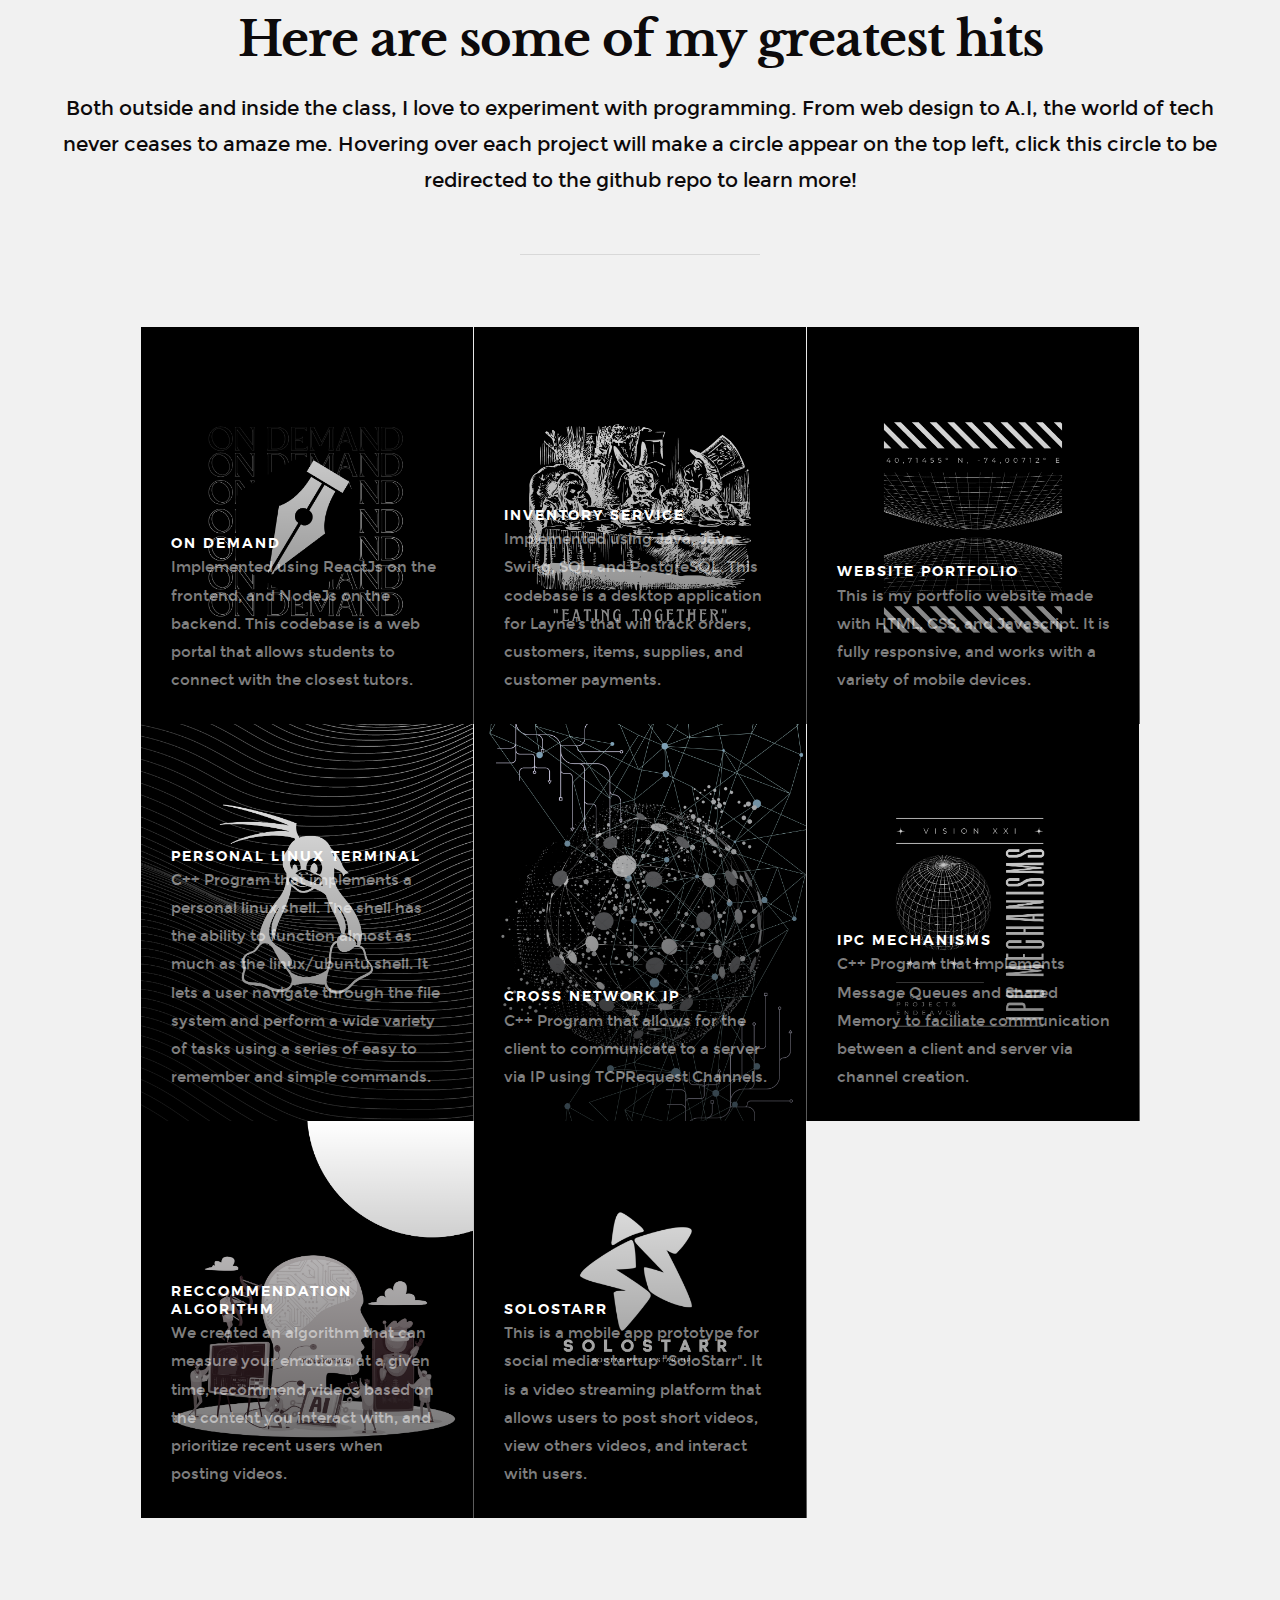
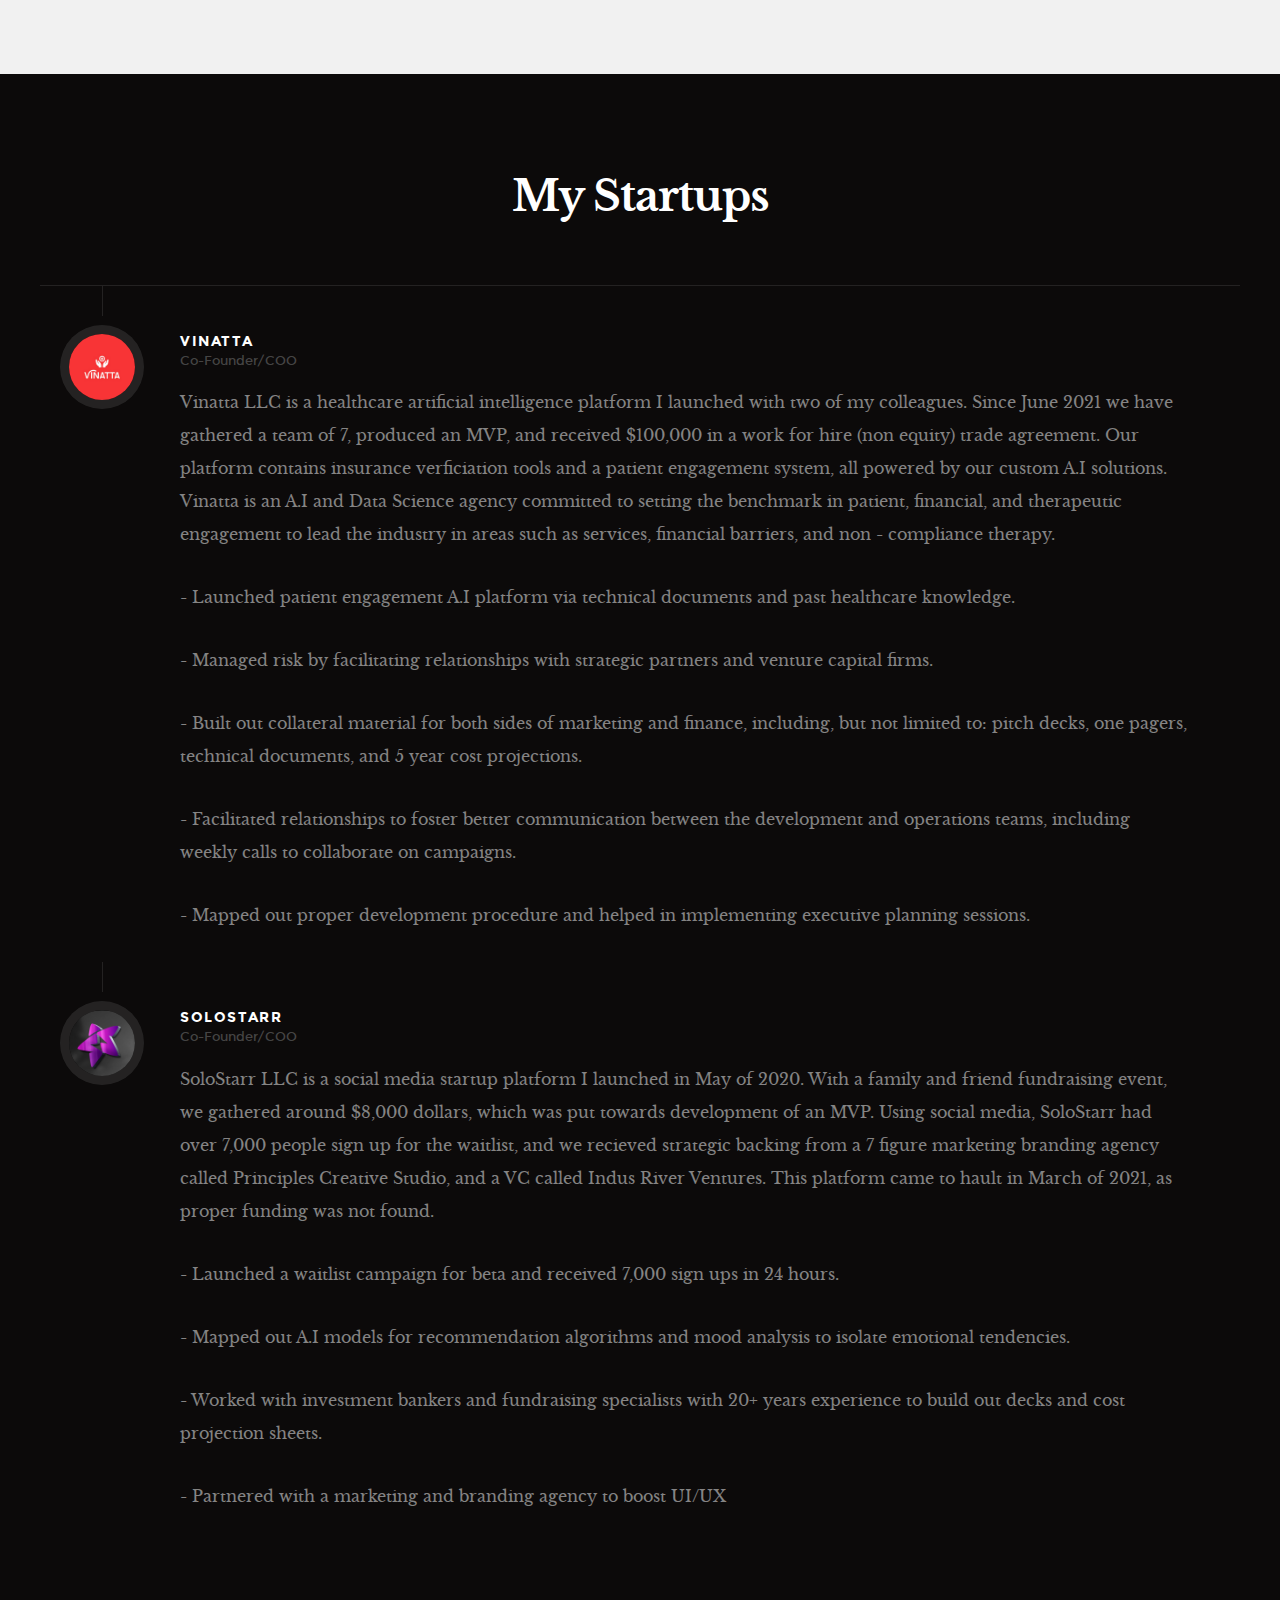
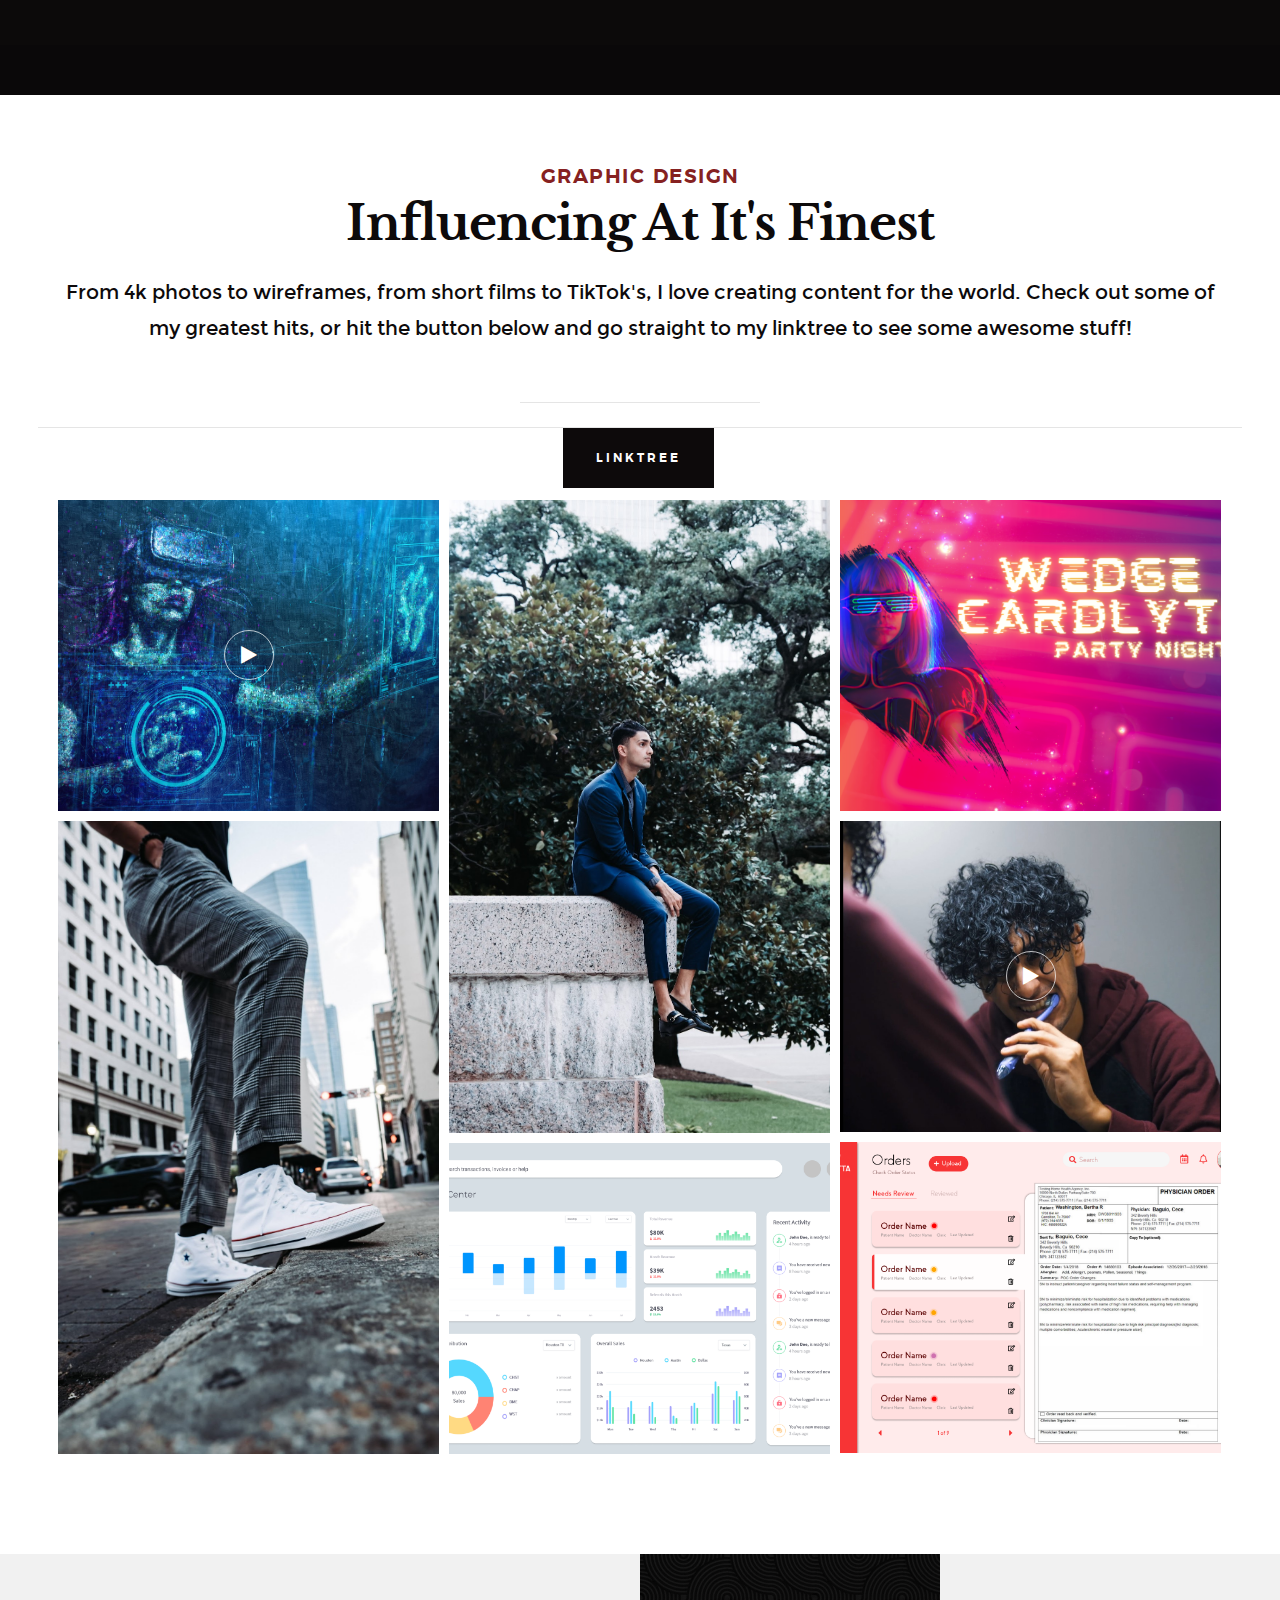
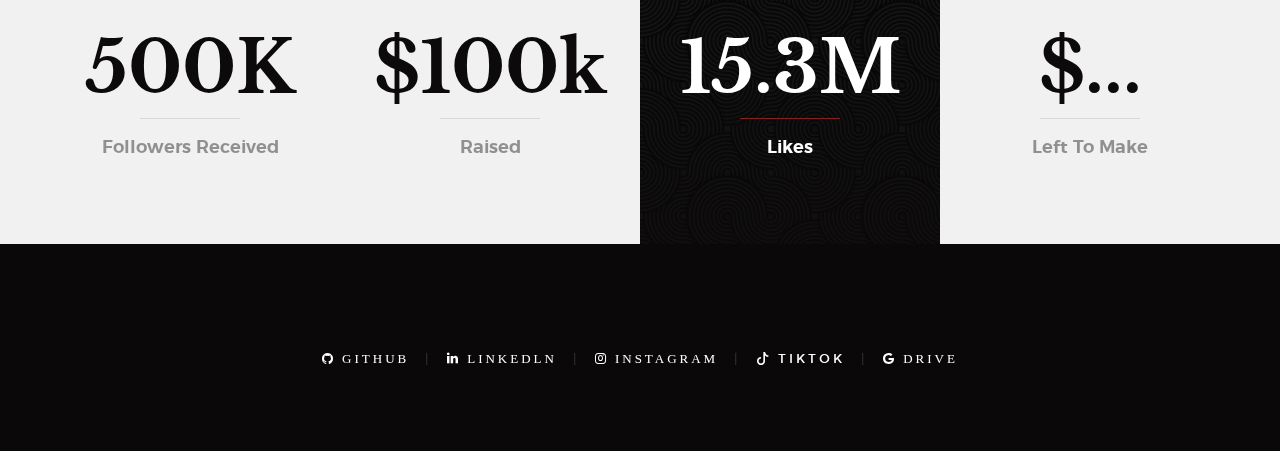
==== commit 62c12c80: "Updated description boxes" ====
--- a/index.html
+++ b/index.html
@@ -273,11 +273,63 @@
                 <h3>Technical Portfolio</h3>
                 <h1>Here are some of my greatest hits</h1>
 
-                <p class="lead"> Both outside and inside the class, I love to experiment with programming. From web design to A.I, the world of tech never ceases to amaze me. </div>
+                <p class="lead"> Both outside and inside the class, I love to experiment with programming. From web design to A.I, the world of tech never ceases to amaze me.
+                    Hovering over each project will make a circle appear on the top left, click this circle to be redirected to the github repo to learn more! </div>
         </div>
 
         <div class="row masonry-wrap">
             <div class="masonry">
+                
+                <div class="masonry__brick">
+                    <div class="item-folio">
+
+                        <div class="item-folio__thumb">
+                           <img src="images/portfolio/ondemand.png"
+                                     srcset="images/portfolio/ondemand.png 1x, images/portfolio/ondemand.png 2x" alt="">
+                                <span class="shadow-overlay"></span>
+                            </a>
+                        </div>
+
+                        <div class="item-folio__text">
+                            <h3 class="item-folio__title">
+                                On Demand
+                            </h3>
+                            <p class="item-folio__cat">
+                                Implemented using ReactJs on the frontend, and NodeJs on the backend. This codebase is a web portal that allows students to connect with the closest tutors.
+                            </p>
+                        </div>
+
+                        <a href="https://github.com/SoloBoyy/Tutoring-System--On-Demand-" class="item-folio__project-link" title="Project link">
+                            <i class="im im-link"></i>
+                        </a>
+
+                    </div> <!-- end item-folio -->
+                </div> <!-- end masonry__brick -->
+
+                <div class="masonry__brick">
+                    <div class="item-folio">
+
+                        <div class="item-folio__thumb">
+                           <img src="images/portfolio/foodservice.png"
+                                     srcset="images/portfolio/foodservice.png 1x, images/portfolio/foodservice.png 2x" alt="">
+                                <span class="shadow-overlay"></span>
+                            </a>
+                        </div>
+
+                        <div class="item-folio__text">
+                            <h3 class="item-folio__title">
+                                Inventory Service
+                            </h3>
+                            <p class="item-folio__cat">
+                                Implemented using Java, Java Swing, SQL, and PostgreSQL. This codebase is a desktop application for Layne's that will track orders, customers, items, supplies, and customer payments.   </p>
+                        </div>
+
+                        <a href="https://github.com/SoloBoyy/Restaurant-Management--Inventory-Service-" class="item-folio__project-link" title="Project link">
+                            <i class="im im-link"></i>
+                        </a>
+
+                    </div> <!-- end item-folio -->
+                </div> <!-- end masonry__brick -->
 
                 <div class="masonry__brick">
                     <div class="item-folio">
@@ -291,14 +343,14 @@
 
                         <div class="item-folio__text">
                             <h3 class="item-folio__title">
-                                Chat Master
+                                Website Portfolio
                             </h3>
                             <p class="item-folio__cat">
-                                Javascript Program that is a rudemtary chatplatform rhat allows for communication between two external systems. It has a front end screen to view message displays and also implemets an authentication system for log in purposes.
+                                This is my portfolio website made with HTML, CSS, and Javascript. It is fully responsive, and works with a variety of mobile devices.
                             </p>
                         </div>
 
-                        <a href="https://github.com/SoloBoyy/Chat-Master" class="item-folio__project-link" title="Project link">
+                        <a href="https://github.com/SoloBoyy/richiekumar---website" class="item-folio__project-link" title="Project link">
                             <i class="im im-link"></i>
                         </a>
 
@@ -357,6 +409,59 @@
                     </div> <!-- end item-folio -->
                 </div> <!-- end masonry__brick -->
 
+                
+                <div class="masonry__brick">
+                    <div class="item-folio">
+
+                        <div class="item-folio__thumb">
+                           <img src="images/portfolio/ipc.png"
+                                     srcset="images/portfolio/ipc.png 1x, images/portfolio/ipc.png 2x" alt="">
+                                <span class="shadow-overlay"></span>
+                            </a>
+                        </div>
+
+                        <div class="item-folio__text">
+                            <h3 class="item-folio__title">
+                                IPC Mechanisms
+                            </h3>
+                            <p class="item-folio__cat">
+                                C++ Program that implements Message Queues and Shared Memory to faciliate communication between a client and server via channel creation.
+                            </p>
+                        </div>
+
+                        <a href="https://github.com/SoloBoyy/IPC-Mechanisms" class="item-folio__project-link" title="Project link">
+                            <i class="im im-link"></i>
+                        </a>
+
+                    </div> <!-- end item-folio -->
+                </div> <!-- end masonry__brick -->
+
+                <div class="masonry__brick">
+                    <div class="item-folio">
+
+                        <div class="item-folio__thumb">
+                           <img src="images/portfolio/NLP.png"
+                                     srcset="images/portfolio/NLP.png 1x, images/portfolio/NLP.png 2x" alt="">
+                                <span class="shadow-overlay"></span>
+                            </a>
+                        </div>
+
+                        <div class="item-folio__text">
+                            <h3 class="item-folio__title">
+                                Reccommendation Algorithm
+                            </h3>
+                            <p class="item-folio__cat">
+                                We created an algorithm that can measure your emotions at a given time, recommend videos based on the content you interact with, and prioritize recent users when posting videos.  
+                            </p>
+                        </div>
+
+                        <a href="https://docs.google.com/document/d/1vSaFjIq7m12c4SYSTHyO0vmj-Ff-MewWx28Dx5mAuqc/edit?usp=sharing" class="item-folio__project-link" title="Project link">
+                            <i class="im im-link"></i>
+                        </a>
+
+                    </div> <!-- end item-folio -->
+                </div> <!-- end masonry__brick -->
+
                 <div class="masonry__brick">
                     <div class="item-folio">
 
@@ -383,107 +488,6 @@
                     </div> <!-- end item-folio -->
                 </div> <!-- end masonry__brick -->
 
-                <div class="masonry__brick">
-                    <div class="item-folio">
-
-                        <div class="item-folio__thumb">
-                           <img src="images/portfolio/ipc.png"
-                                     srcset="images/portfolio/ipc.png 1x, images/portfolio/ipc.png 2x" alt="">
-                                <span class="shadow-overlay"></span>
-                            </a>
-                        </div>
-
-                        <div class="item-folio__text">
-                            <h3 class="item-folio__title">
-                                IPC Mechanisms
-                            </h3>
-                            <p class="item-folio__cat">
-                                C++ Program that implements Message Queues and Shared Memory to faciliate communication between a client and server via channel creation.
-                            </p>
-                        </div>
-
-                        <a href="https://github.com/SoloBoyy/IPC-Mechanisms" class="item-folio__project-link" title="Project link">
-                            <i class="im im-link"></i>
-                        </a>
-
-                    </div> <!-- end item-folio -->
-                </div> <!-- end masonry__brick -->
-
-                <div class="masonry__brick">
-                    <div class="item-folio">
-
-                        <div class="item-folio__thumb">
-                           <img src="images/portfolio/ondemand.png"
-                                     srcset="images/portfolio/ondemand.png 1x, images/portfolio/ondemand.png 2x" alt="">
-                                <span class="shadow-overlay"></span>
-                            </a>
-                        </div>
-
-                        <div class="item-folio__text">
-                            <h3 class="item-folio__title">
-                                On Demand
-                            </h3>
-                            <p class="item-folio__cat">
-                                Implemented using ReactJs on the frontend, and NodeJs on the backend. This codebase is a web portal that allows students to connect with the closest tutors.
-                            </p>
-                        </div>
-
-                        <a href="https://github.com/SoloBoyy/Tutoring-System--On-Demand-" class="item-folio__project-link" title="Project link">
-                            <i class="im im-link"></i>
-                        </a>
-
-                    </div> <!-- end item-folio -->
-                </div> <!-- end masonry__brick -->
-
-                <div class="masonry__brick">
-                    <div class="item-folio">
-
-                        <div class="item-folio__thumb">
-                           <img src="images/portfolio/foodservice.png"
-                                     srcset="images/portfolio/foodservice.png 1x, images/portfolio/foodservice.png 2x" alt="">
-                                <span class="shadow-overlay"></span>
-                            </a>
-                        </div>
-
-                        <div class="item-folio__text">
-                            <h3 class="item-folio__title">
-                                Inventory Service
-                            </h3>
-                            <p class="item-folio__cat">
-                                Implemented using Java, Java Swing, SQL, and PostgreSQL. This codebase is a desktop application for Layne's that will track orders, customers, items, supplies, and customer payments.   </p>
-                        </div>
-
-                        <a href="https://github.com/SoloBoyy/Restaurant-Management--Inventory-Service-" class="item-folio__project-link" title="Project link">
-                            <i class="im im-link"></i>
-                        </a>
-
-                    </div> <!-- end item-folio -->
-                </div> <!-- end masonry__brick -->
-                <div class="masonry__brick">
-                    <div class="item-folio">
-
-                        <div class="item-folio__thumb">
-                           <img src="images/portfolio/NLP.png"
-                                     srcset="images/portfolio/NLP.png 1x, images/portfolio/NLP.png 2x" alt="">
-                                <span class="shadow-overlay"></span>
-                            </a>
-                        </div>
-
-                        <div class="item-folio__text">
-                            <h3 class="item-folio__title">
-                                Reccommendation Algorithm
-                            </h3>
-                            <p class="item-folio__cat">
-                                We created an algorithm that can measure your emotions at a given time, recommend videos based on the content you interact with, and prioritize recent users when posting videos.  
-                            </p>
-                        </div>
-
-                        <a href="https://docs.google.com/document/d/1vSaFjIq7m12c4SYSTHyO0vmj-Ff-MewWx28Dx5mAuqc/edit?usp=sharing" class="item-folio__project-link" title="Project link">
-                            <i class="im im-link"></i>
-                        </a>
-
-                    </div> <!-- end item-folio -->
-                </div> <!-- end masonry__brick -->
 
             </div>
         </div> <!-- end masonry -->
